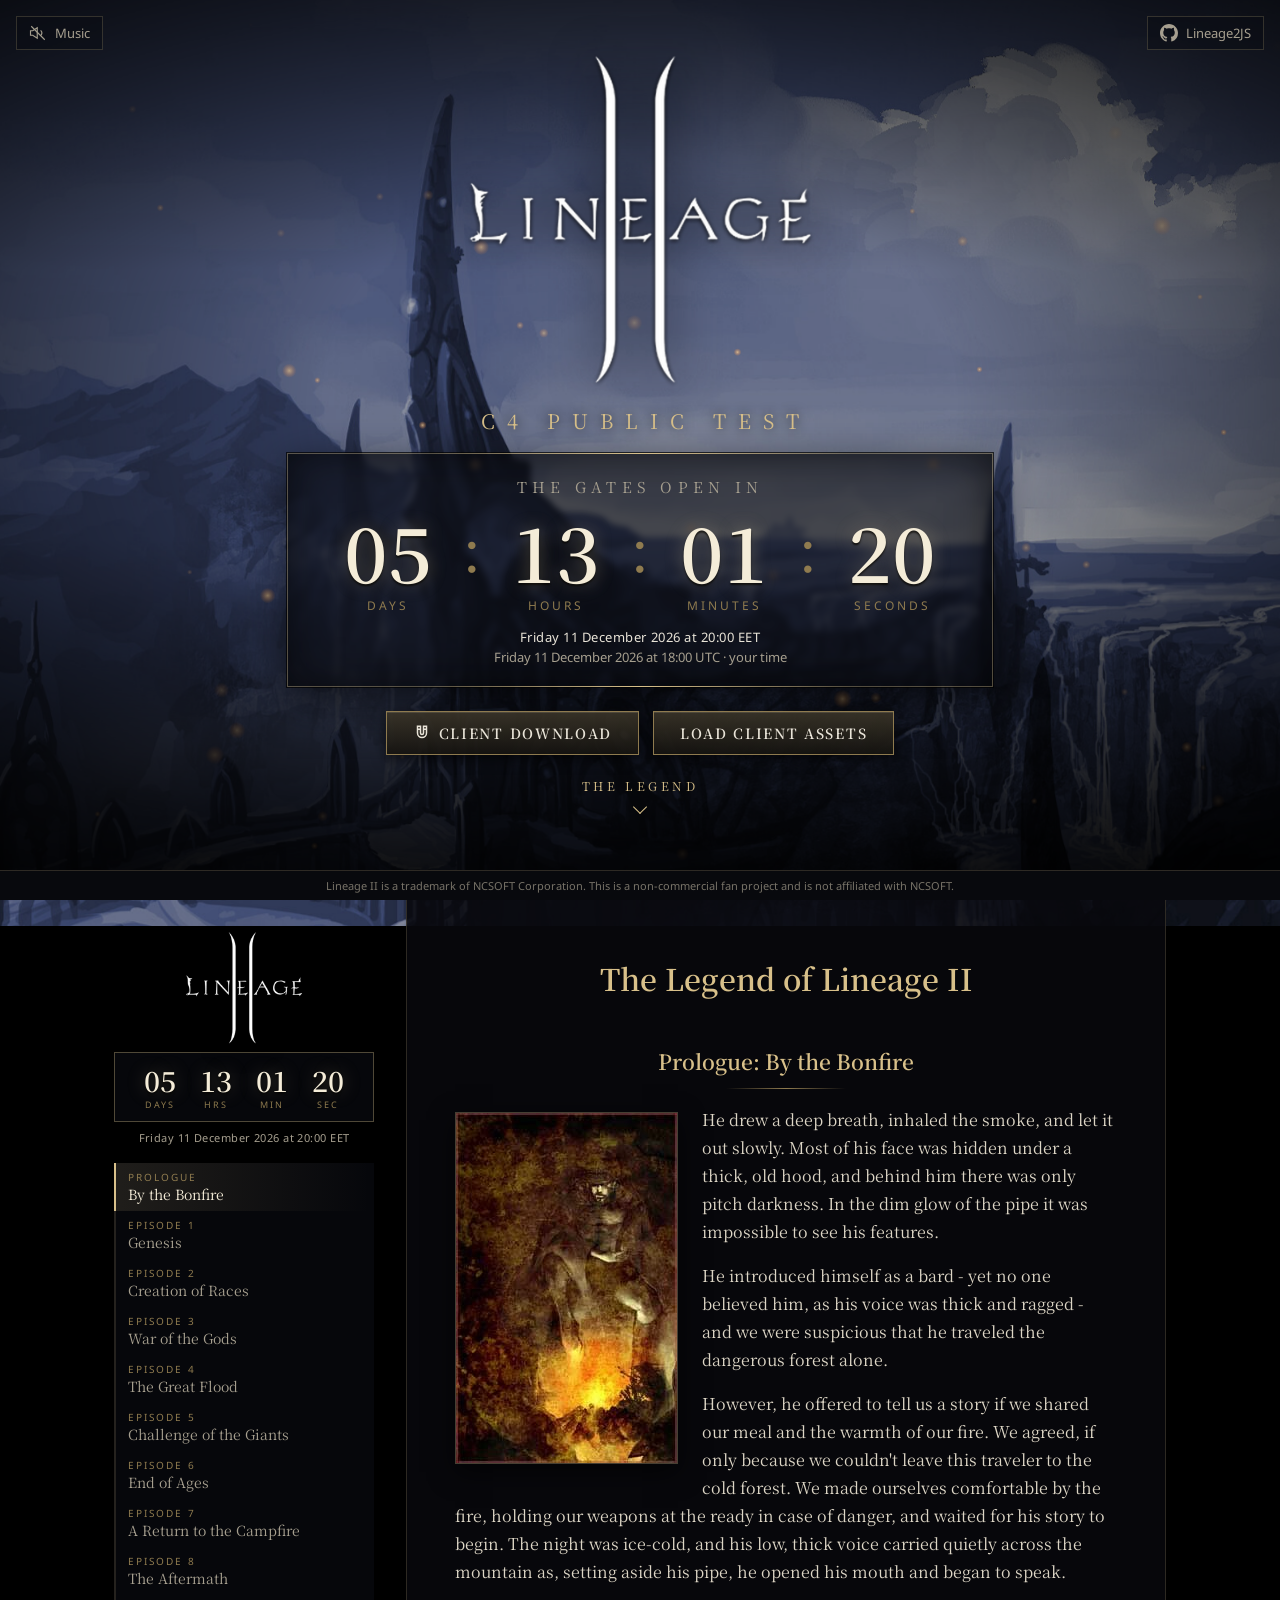
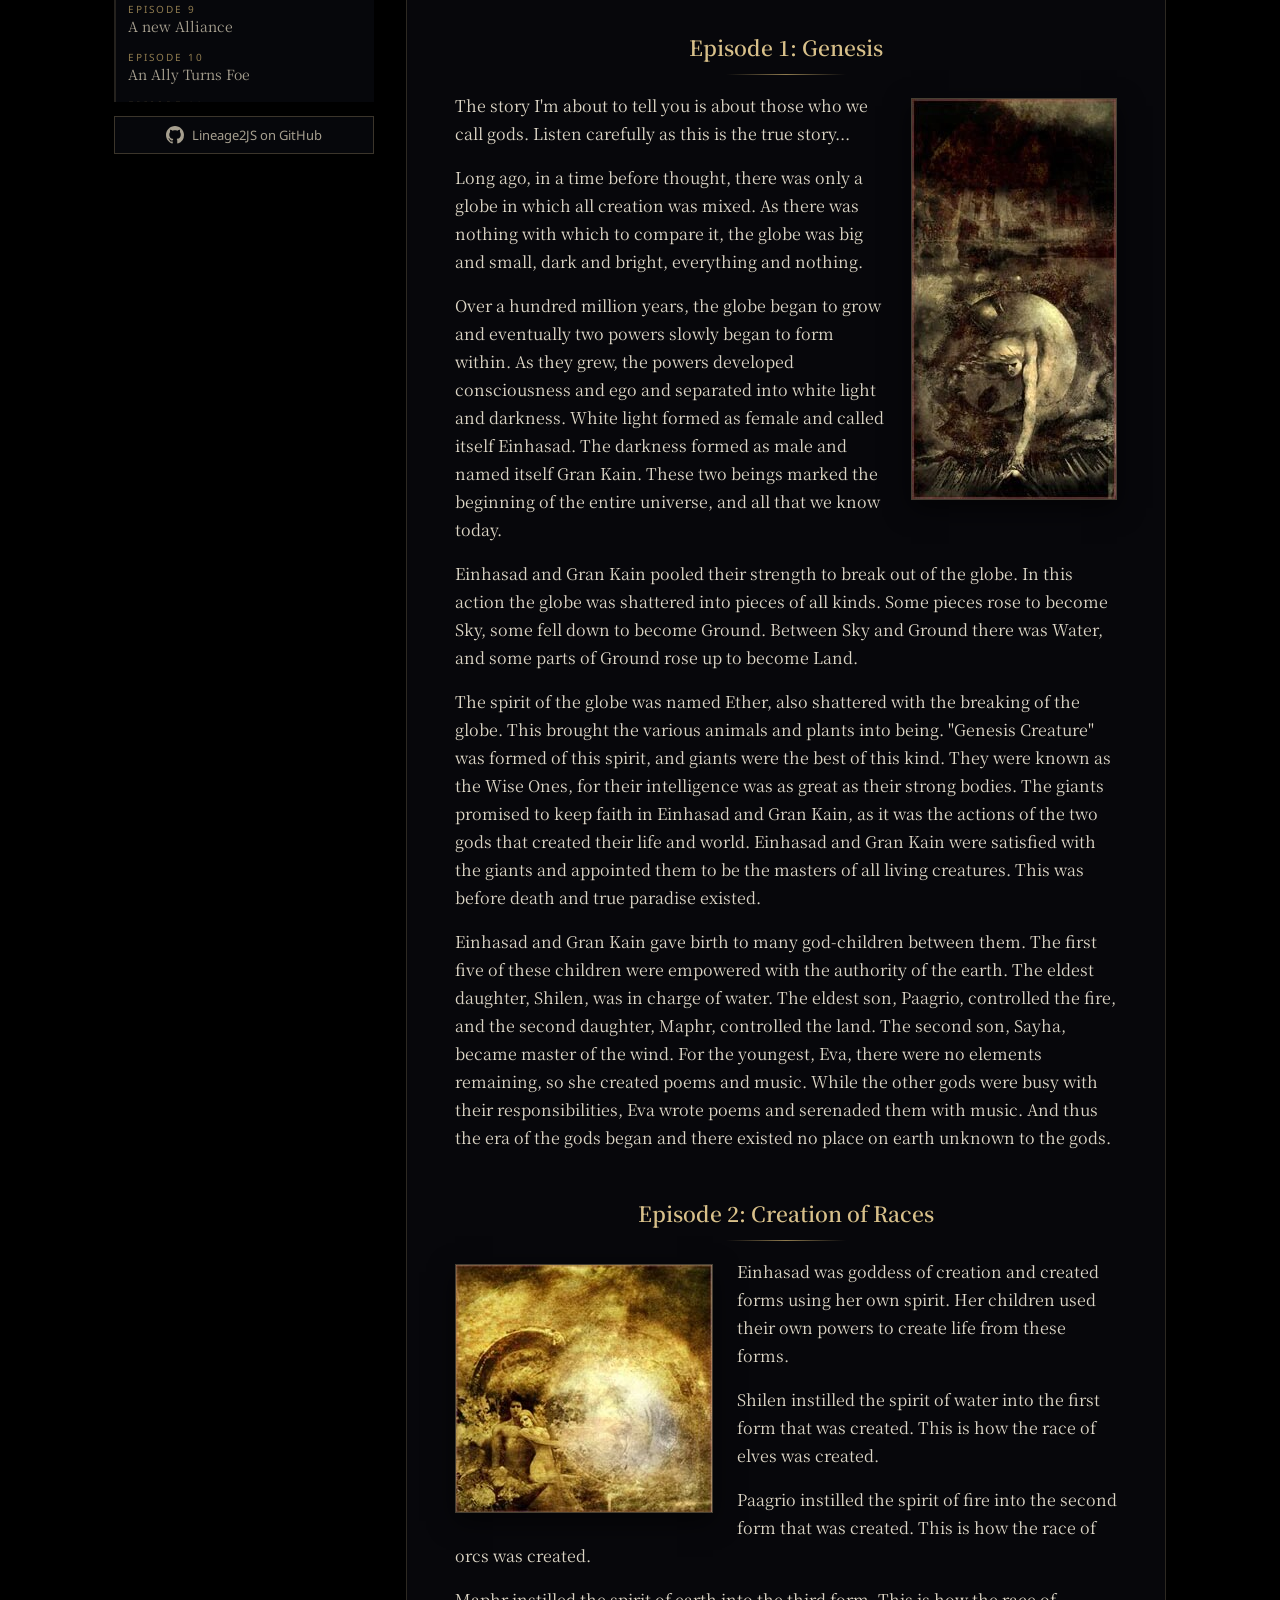
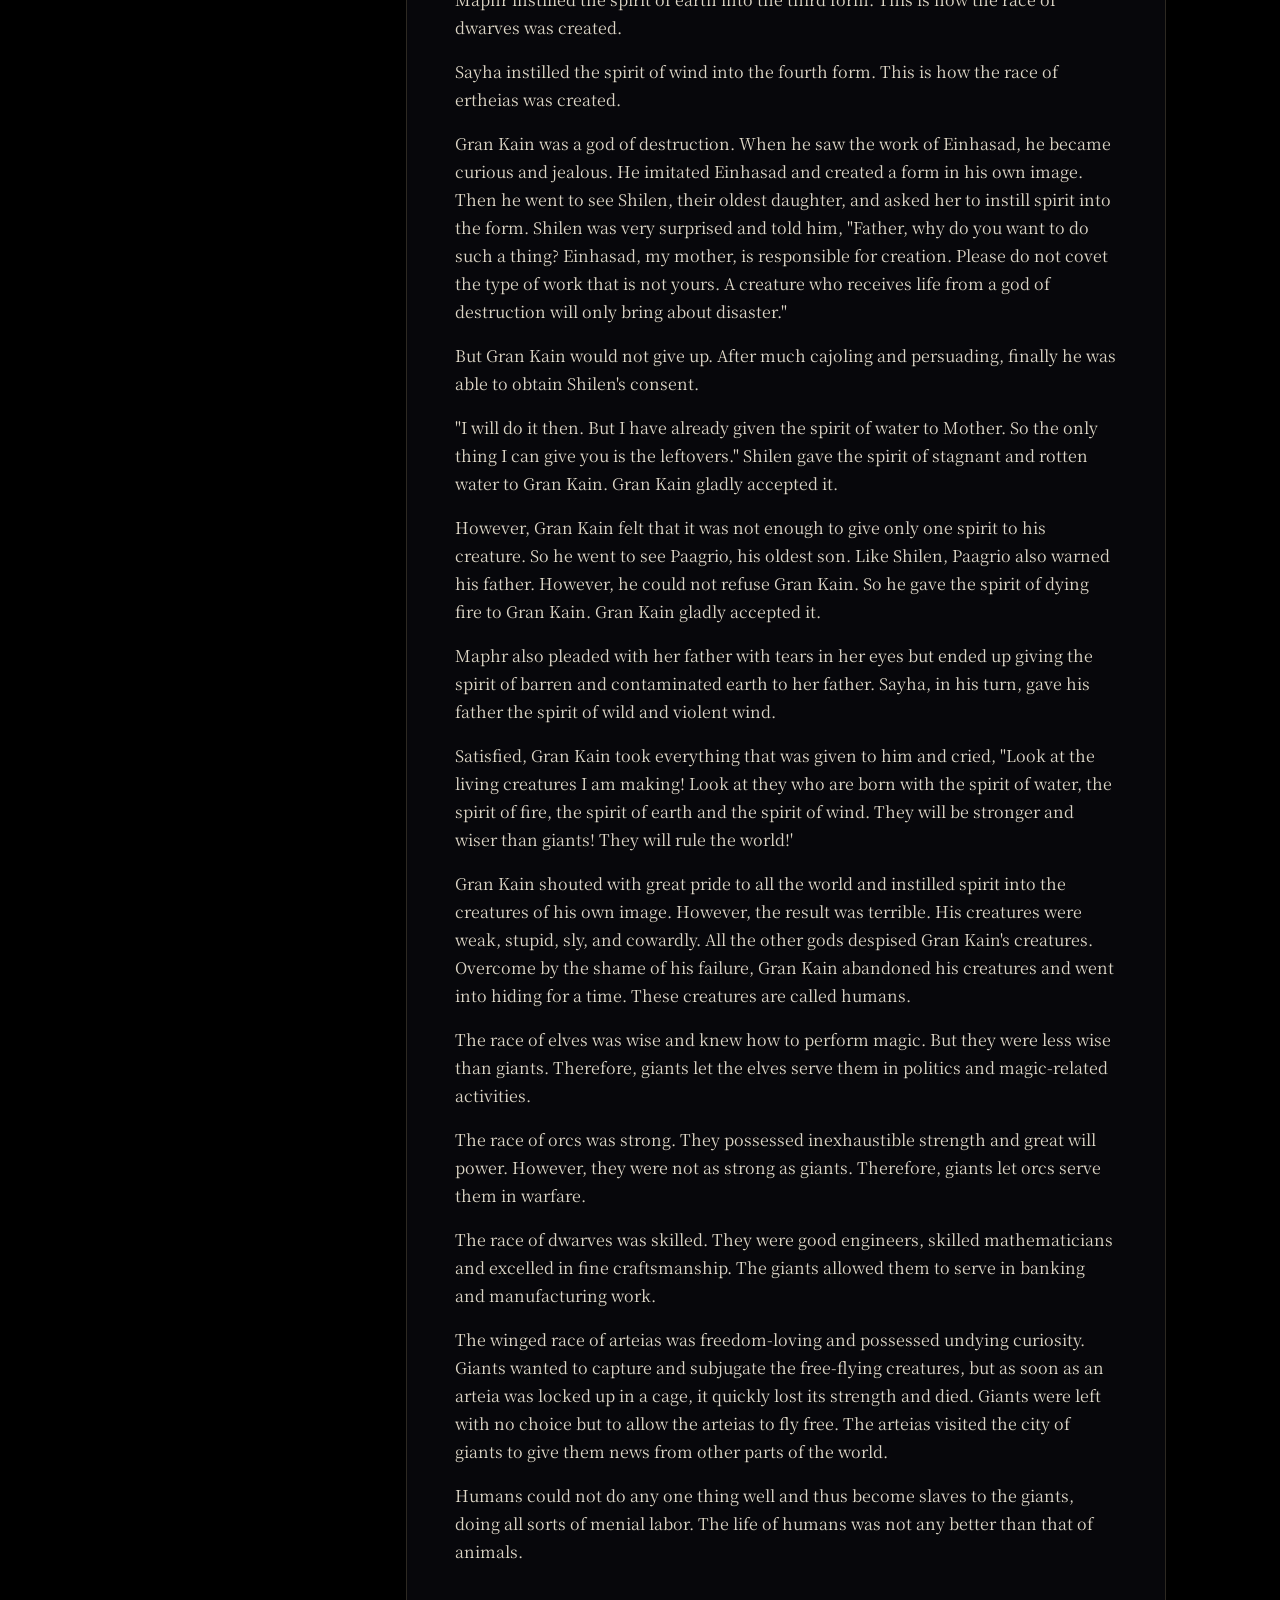
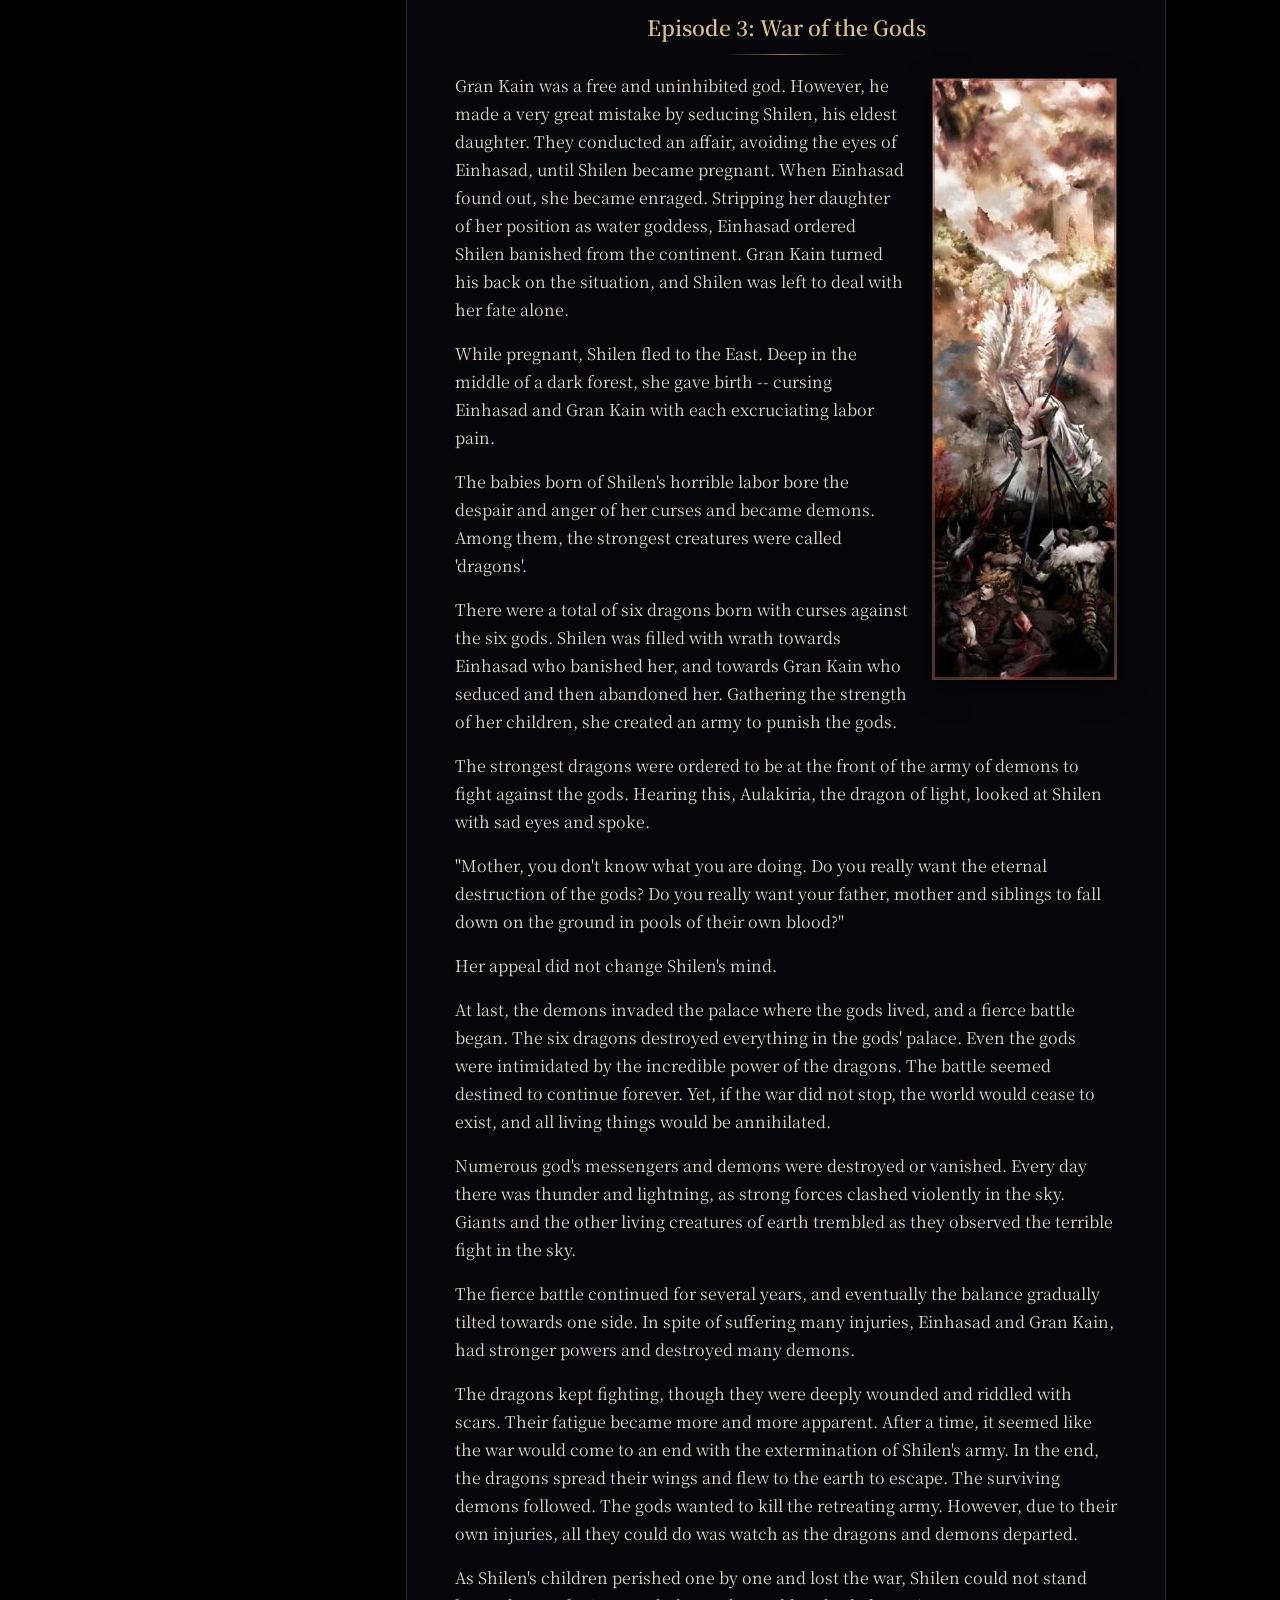
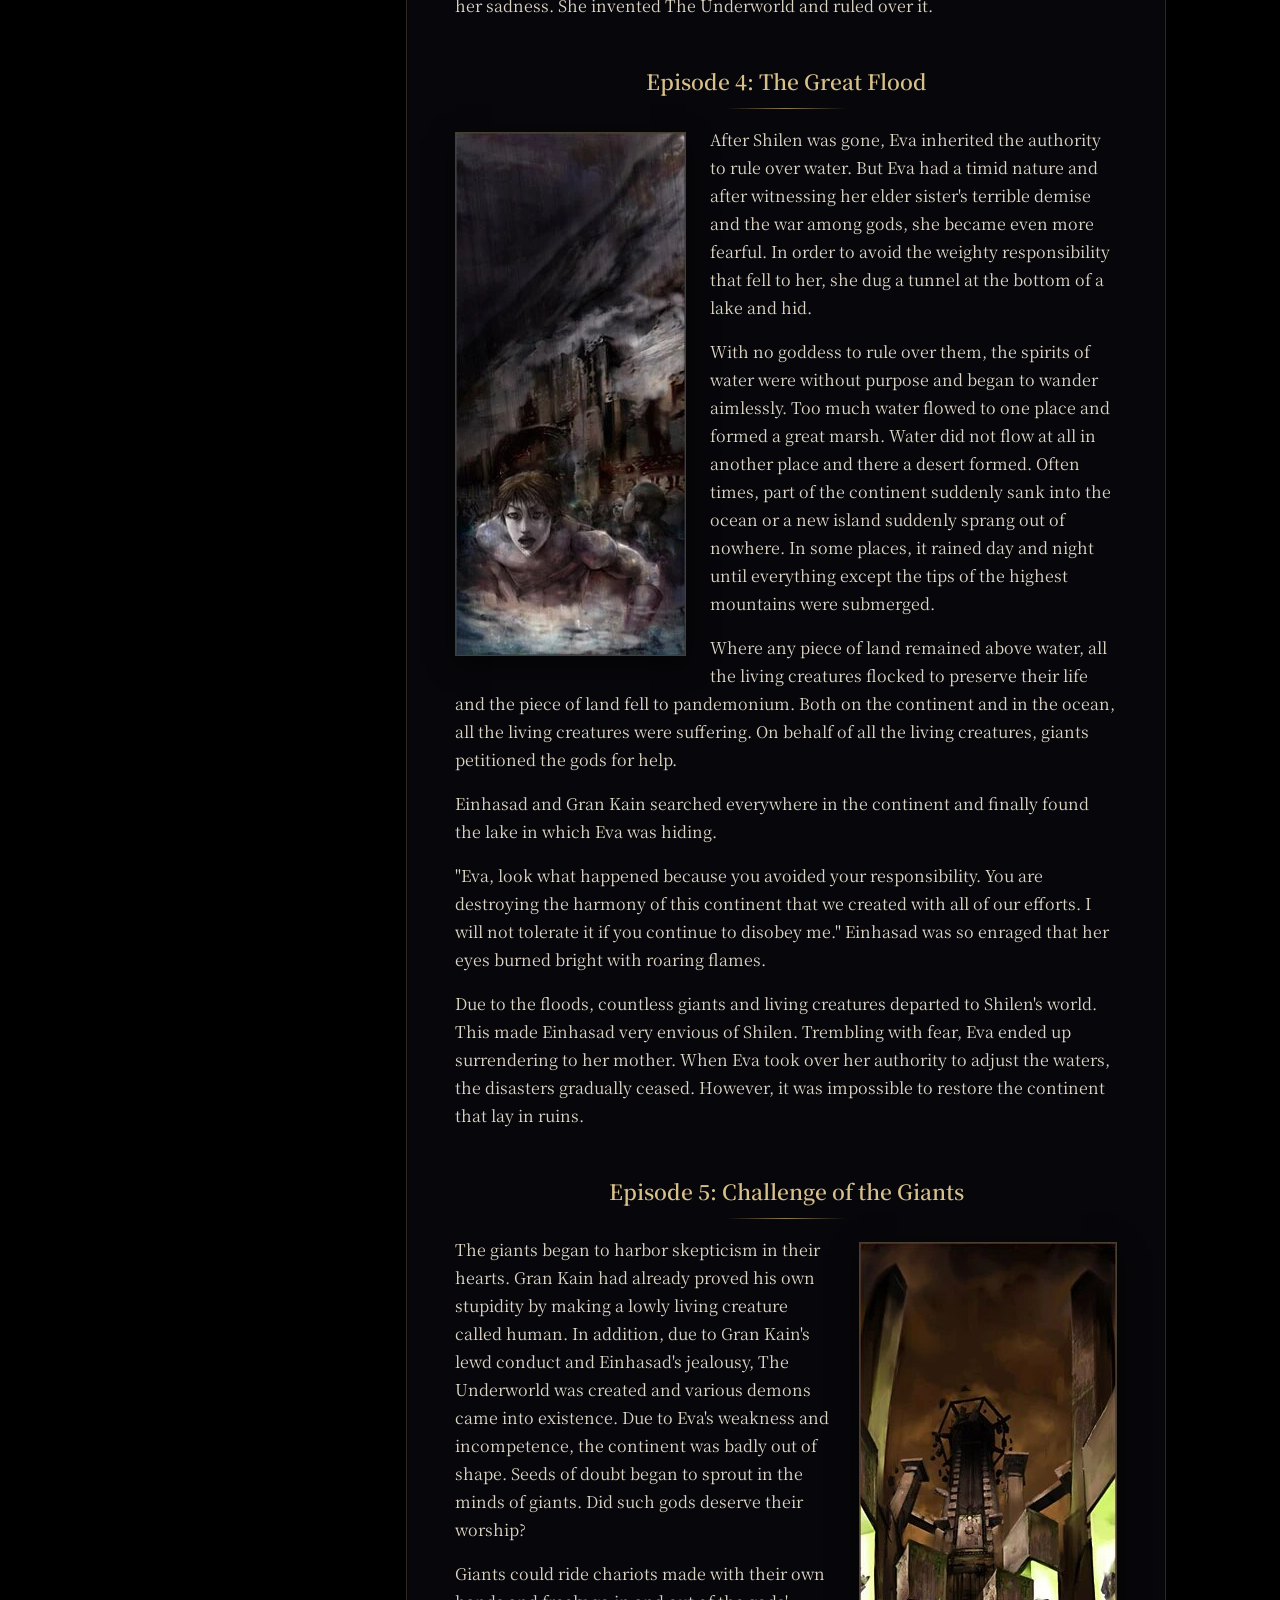
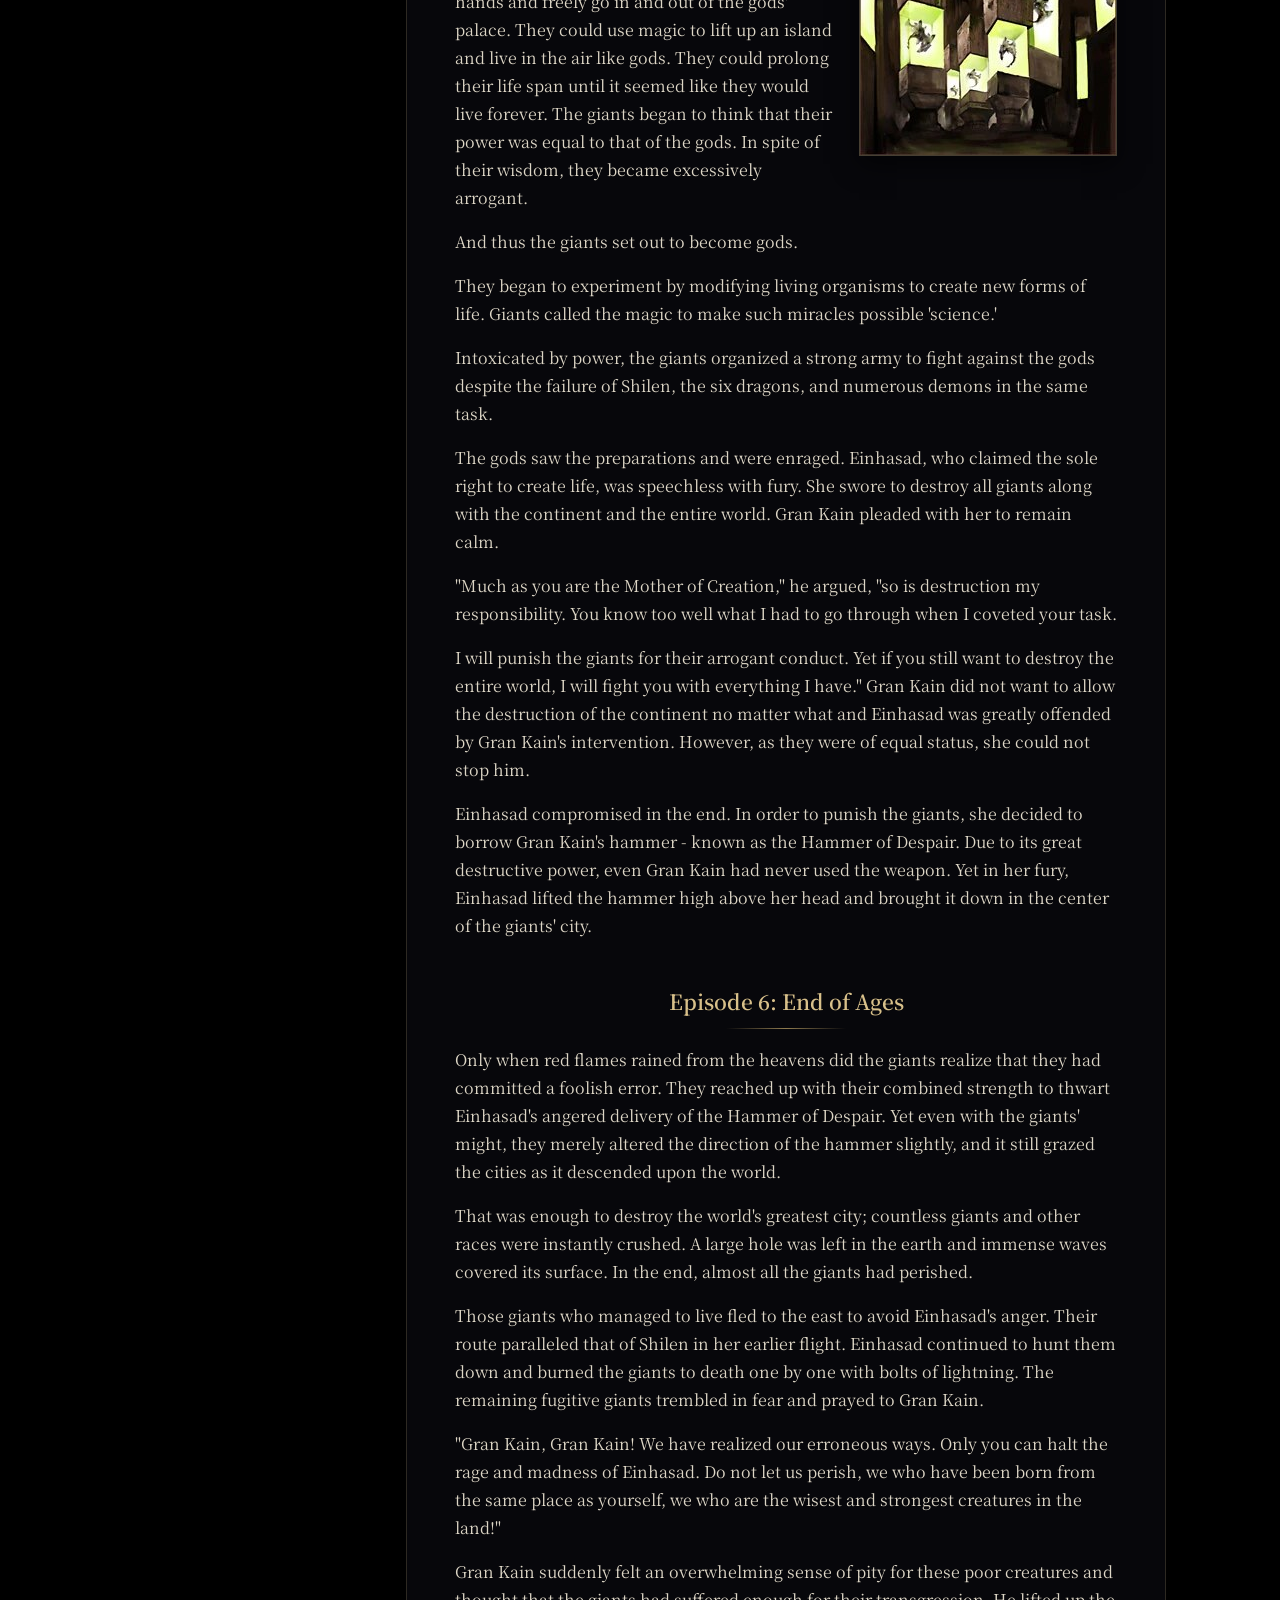
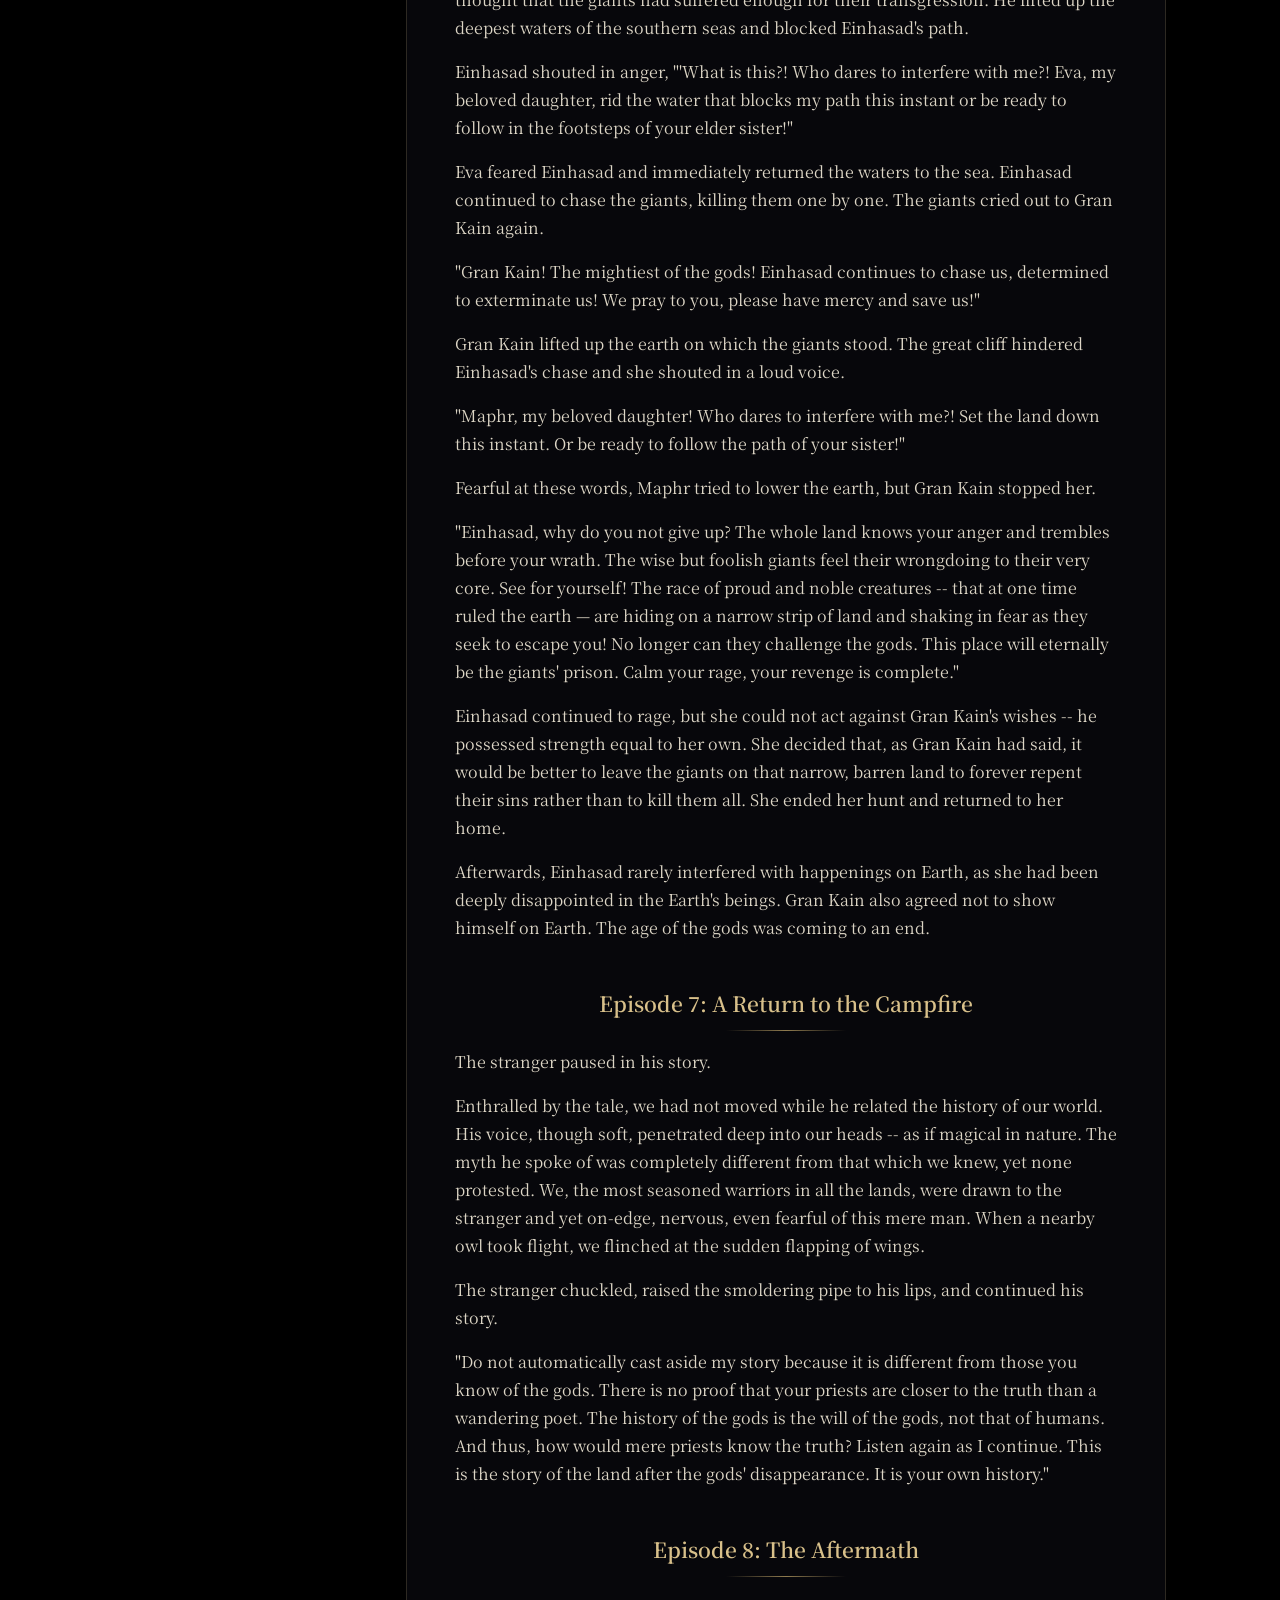
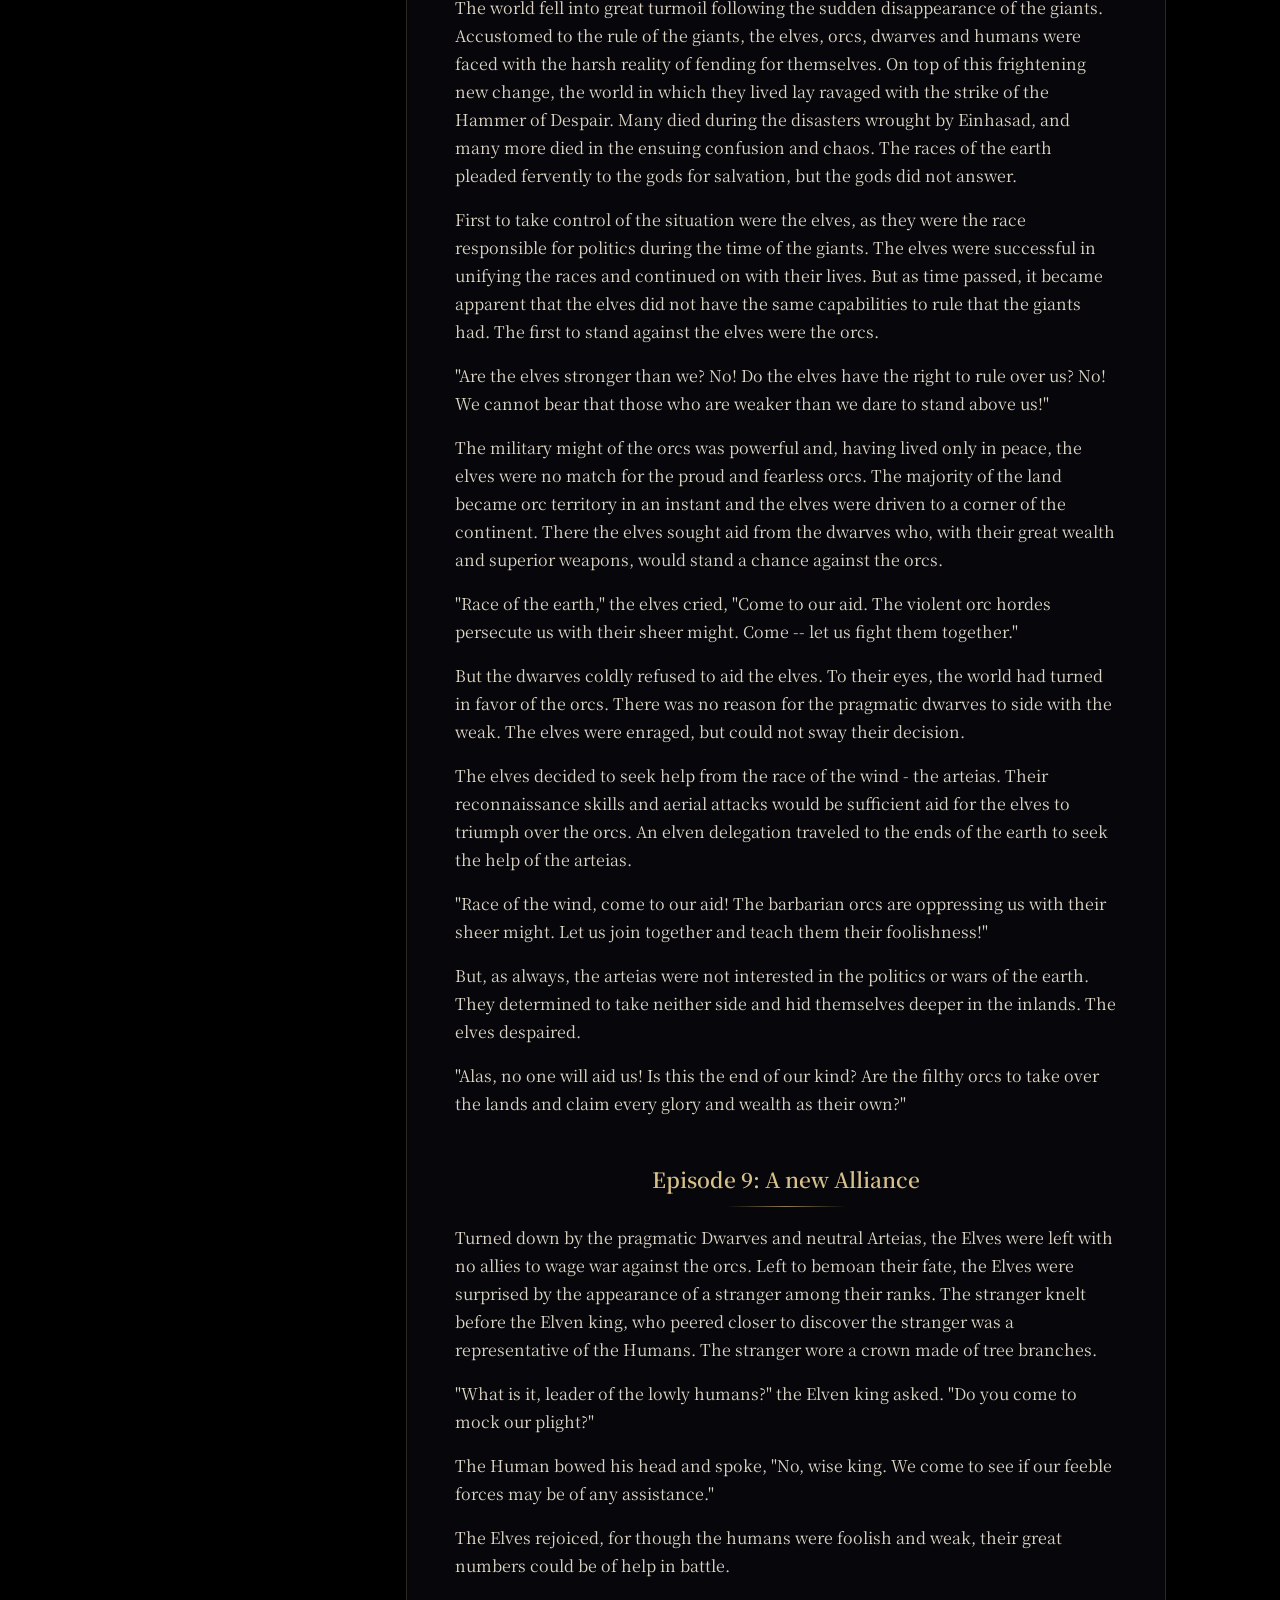
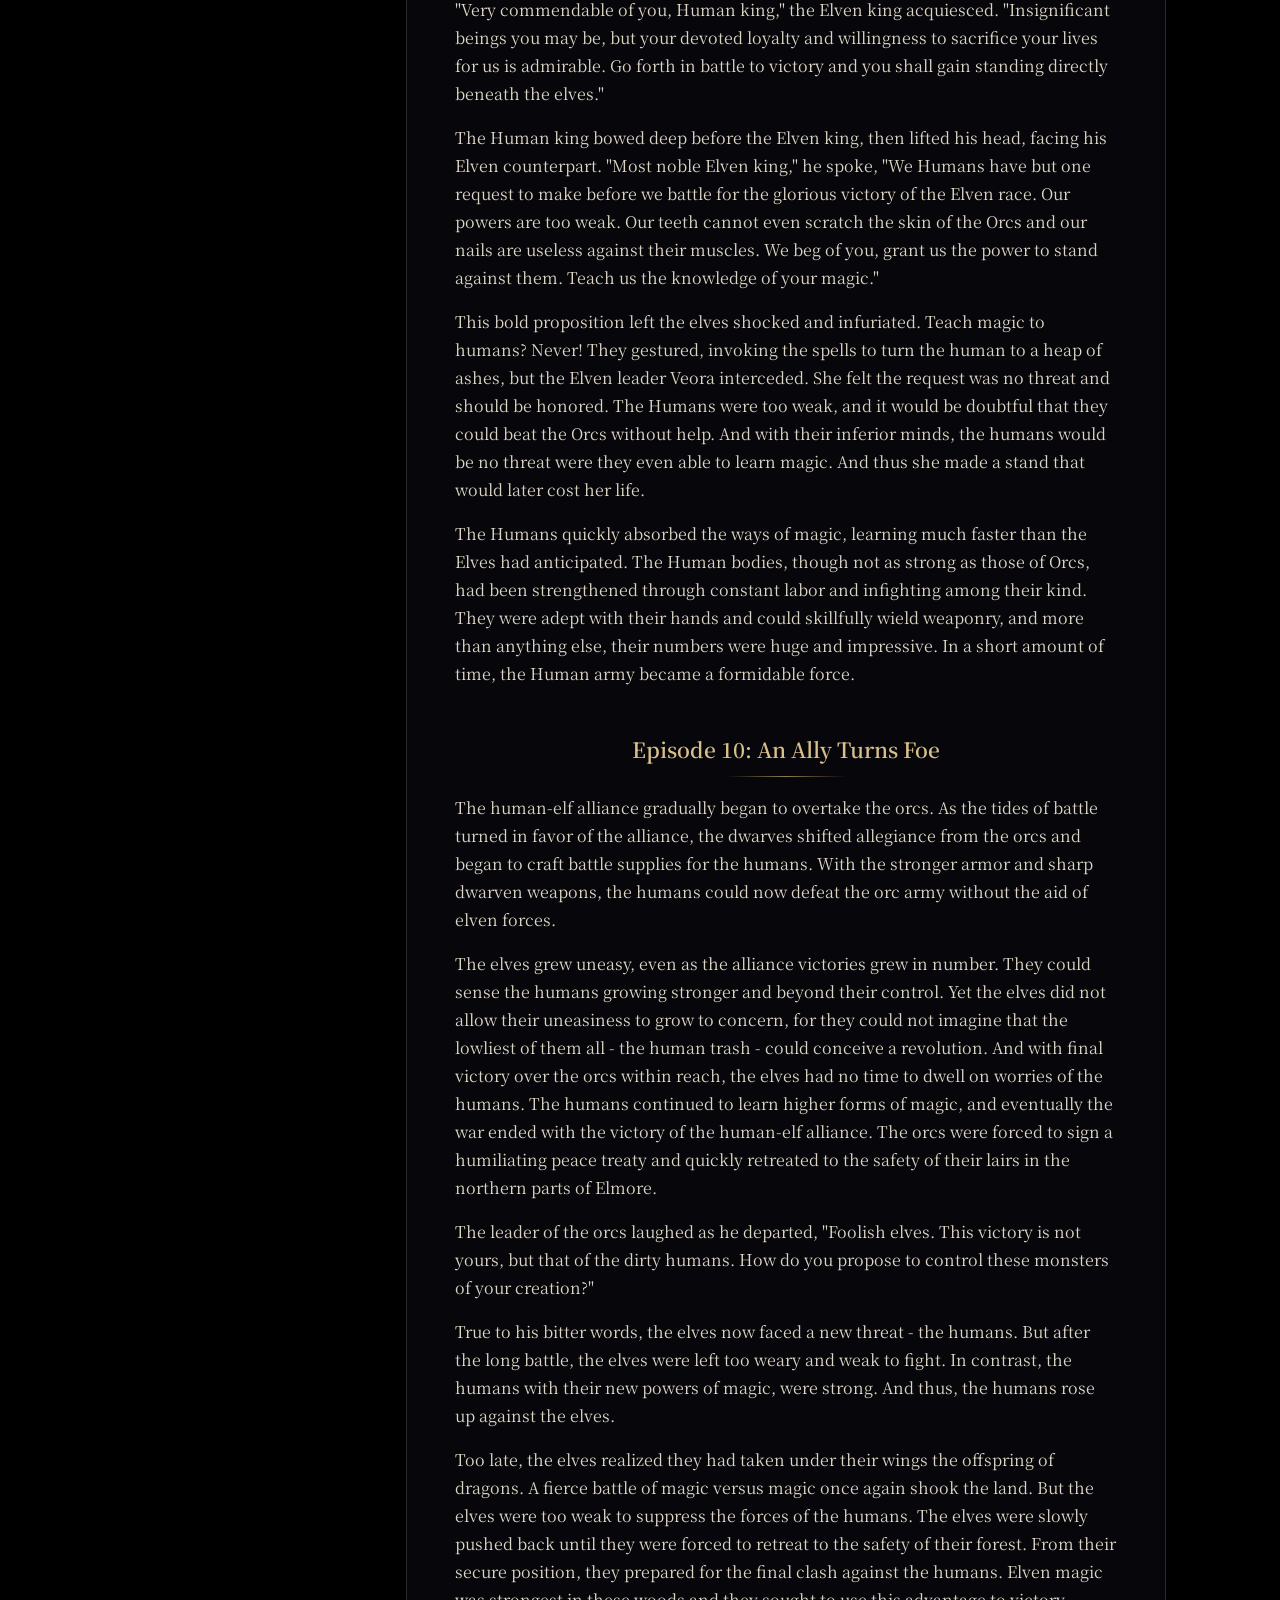
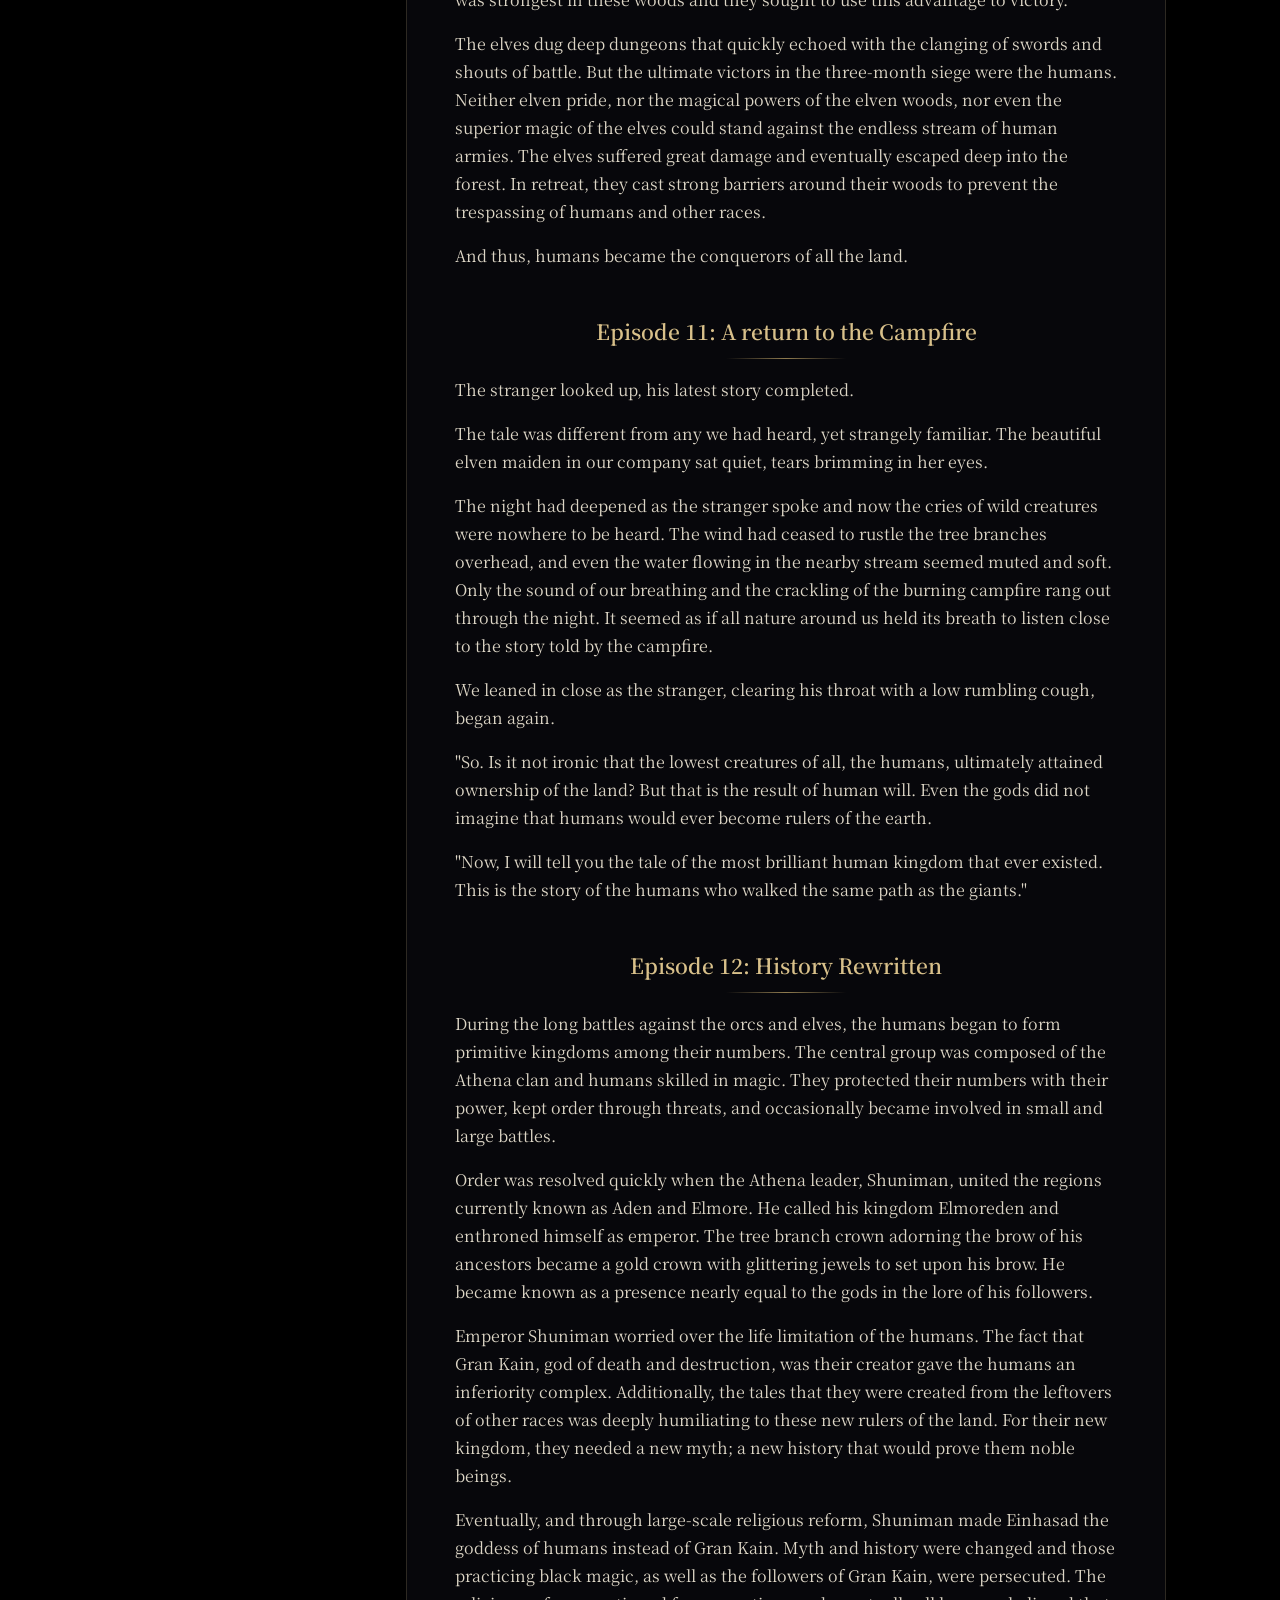
==== index.html @ 8c9de388 "initial buildy" ====
<!DOCTYPE html>
<html lang="en">

<head>
    <meta charset="UTF-8">
    <meta name="viewport" content="width=device-width, initial-scale=1.0">
    <title>Lineage II - JS C4 Public Test</title>
    <link rel="icon" type="image/png" href="favicon.png">
    <link rel="preconnect" href="https://fonts.googleapis.com">
    <link rel="preconnect" href="https://fonts.gstatic.com" crossorigin>
    <link rel="stylesheet" href="https://fonts.googleapis.com/css2?family=Noto+Sans:wght@300;400;600&family=Noto+Serif+KR:wght@400;600;700&display=swap">
    <link rel="stylesheet" href="style.css">
    <link rel="preload" as="image" href="art/landscape-concept.jpg">
</head>

<body>
    <audio class="background-music" src="music/outro.ogg" loop preload="auto"></audio>
    <div class="backdrop">
        <div class="slide" style="background-image: url('art/landscape-concept.jpg')"></div>
        <div class="slide" style="background-image: url('art/antharas-concept.jpg')"></div>
        <div class="slide" style="background-image: url('art/landscape-2.jpg')"></div>
    </div>
    <canvas class="embers"></canvas>
    <div class="vignette"></div>

    <button type="button" class="music-toggle reveal" aria-label="Play background music" aria-pressed="false" title="Play background music">
        <svg viewBox="0 0 24 24" width="18" height="18" fill="none" stroke="currentColor" stroke-width="1.5" aria-hidden="true"><path d="m11 5-6 4H2v6h3l6 4V5Z"/><path d="M15.5 8.5a5 5 0 0 1 0 7"/><path class="music-muted" d="m3 3 18 18"/></svg>
        <span>Music</span>
    </button>

    <a class="repo reveal" href="https://github.com/realratchet/Lineage2JS" target="_blank" rel="noopener">
        <svg viewBox="0 0 16 16" width="18" height="18" aria-hidden="true"><path fill="currentColor" d="M8 0C3.58 0 0 3.58 0 8c0 3.54 2.29 6.53 5.47 7.59.4.07.55-.17.55-.38 0-.19-.01-.82-.01-1.49-2.01.37-2.53-.49-2.69-.94-.09-.23-.48-.94-.82-1.13-.28-.15-.68-.52-.01-.53.63-.01 1.08.58 1.23.82.72 1.21 1.87.87 2.33.66.07-.52.28-.87.51-1.07-1.78-.2-3.64-.89-3.64-3.95 0-.87.31-1.59.82-2.15-.08-.2-.36-1.02.08-2.12 0 0 .67-.21 2.2.82.64-.18 1.32-.27 2-.27.68 0 1.36.09 2 .27 1.53-1.04 2.2-.82 2.2-.82.44 1.1.16 1.92.08 2.12.51.56.82 1.27.82 2.15 0 3.07-1.87 3.75-3.65 3.95.29.25.54.73.54 1.48 0 1.07-.01 1.93-.01 2.2 0 .21.15.46.55.38A8.013 8.013 0 0016 8c0-4.42-3.58-8-8-8z"/></svg>
        <span>Lineage2JS</span>
    </a>

    <main class="stage">
        <img class="logo reveal" src="logo.png" width="1000" height="800" alt="Lineage II">
        <h1 class="title reveal">C4 Public Test</h1>

        <section class="panel reveal" aria-live="polite">
            <div class="panel-heading">The gates open in</div>
            <div class="timer">
                <div class="unit"><span class="value" data-unit="days">00</span><span class="label">Days</span></div>
                <div class="sep">:</div>
                <div class="unit"><span class="value" data-unit="hours">00</span><span class="label">Hours</span></div>
                <div class="sep">:</div>
                <div class="unit"><span class="value" data-unit="minutes">00</span><span class="label">Minutes</span></div>
                <div class="sep">:</div>
                <div class="unit"><span class="value" data-unit="seconds">00</span><span class="label">Seconds</span></div>
            </div>
            <div class="date">
                <span class="date-server"></span>
                <span class="date-local"></span>
            </div>
        </section>

        <div class="actions reveal">
            <a class="button" href="magnet:?xt=urn:btih:7065390fefaee53bec4fd6fe71a98d15f7e6ddf5&amp;dn=Lineage%20II%20Chronicle%204%20-%20Scions%20of%20Destiny&amp;tr=udp%3A%2F%2Ftracker.opentrackr.org%3A1337%2Fannounce&amp;tr=udp%3A%2F%2Fopen.demonii.com%3A1337%2Fannounce&amp;tr=udp%3A%2F%2Ftracker.torrent.eu.org%3A451%2Fannounce">
                <svg viewBox="0 0 24 24" width="18" height="18" fill="none" stroke="currentColor" stroke-width="2" aria-hidden="true"><path d="M6 3v9a6 6 0 0 0 12 0V3h-4v9a2 2 0 0 1-4 0V3Z"/><path d="M6 7h4m4 0h4"/></svg>
                Client download
            </a>
            <a class="button" href="game/" data-action="load">Load Client Assets</a>
        </div>

        <p class="desktop-only reveal">The public test is available on desktop only.<br>Visit this page from a computer to download the client and load its assets.</p>

        <a class="lore-hint reveal" href="#lore">The Legend<span aria-hidden="true"></span></a>
    </main>

    <div class="chronicle">
        <aside class="sidebar">
            <img class="sidebar-logo" src="logo.png" width="1000" height="800" alt="">
            <div class="mini-timer">
                <div class="mini-unit"><span class="value" data-unit="days">00</span><span class="label">Days</span></div>
                <div class="mini-unit"><span class="value" data-unit="hours">00</span><span class="label">Hrs</span></div>
                <div class="mini-unit"><span class="value" data-unit="minutes">00</span><span class="label">Min</span></div>
                <div class="mini-unit"><span class="value" data-unit="seconds">00</span><span class="label">Sec</span></div>
            </div>
            <div class="mini-date date-server"></div>
            <div class="current-chapter"></div>
            <nav class="chapters" aria-label="Chapters"></nav>
            <a class="sidebar-repo" href="https://github.com/realratchet/Lineage2JS" target="_blank" rel="noopener" aria-label="Lineage2JS on GitHub">
                <svg viewBox="0 0 16 16" width="18" height="18" aria-hidden="true"><path fill="currentColor" d="M8 0C3.58 0 0 3.58 0 8c0 3.54 2.29 6.53 5.47 7.59.4.07.55-.17.55-.38 0-.19-.01-.82-.01-1.49-2.01.37-2.53-.49-2.69-.94-.09-.23-.48-.94-.82-1.13-.28-.15-.68-.52-.01-.53.63-.01 1.08.58 1.23.82.72 1.21 1.87.87 2.33.66.07-.52.28-.87.51-1.07-1.78-.2-3.64-.89-3.64-3.95 0-.87.31-1.59.82-2.15-.08-.2-.36-1.02.08-2.12 0 0 .67-.21 2.2.82.64-.18 1.32-.27 2-.27.68 0 1.36.09 2 .27 1.53-1.04 2.2-.82 2.2-.82.44 1.1.16 1.92.08 2.12.51.56.82 1.27.82 2.15 0 3.07-1.87 3.75-3.65 3.95.29.25.54.73.54 1.48 0 1.07-.01 1.93-.01 2.2 0 .21.15.46.55.38A8.013 8.013 0 0016 8c0-4.42-3.58-8-8-8z"/></svg>
                <span>Lineage2JS on GitHub</span>
            </a>
        </aside>

        <section class="lore" id="lore">
            <h2 class="lore-heading">The Legend of Lineage II</h2>
            <div class="lore-text"></div>
        </section>
    </div>

    <footer class="footer">Lineage II is a trademark of NCSOFT Corporation. This is a non-commercial fan project and is not affiliated with NCSOFT.</footer>

    <script src="config.js"></script>
    <script src="lore.js"></script>
    <script src="landing.js"></script>
</body>

</html>
---- style.css ----
:root {
    --gold: #d8c08a;
    --gold-dim: #8f7b4f;
    --ink: #e9e4d8;
    --ink-dim: #a69f8f;
    --panel: rgba(10, 12, 18, 0.62);
    --serif: "Noto Serif KR", Georgia, serif;
    --sans: "Noto Sans", Arial, sans-serif;
    --footer-height: 30px;
}

* {
    box-sizing: border-box;
}

html,
body {
    margin: 0;
    height: 100%;
    background: #000;
    color: var(--ink);
    font-family: var(--sans);
}

html {
    scroll-behavior: smooth;
}

body {
    padding-bottom: var(--footer-height);
}

.backdrop {
    position: fixed;
    inset: 0;
    opacity: 0;
    animation: fade-in 3.2s ease-out 0.2s forwards;
}

.slide {
    position: absolute;
    inset: -4%;
    background-size: cover;
    background-position: center;
    opacity: 0;
    transform: scale(1.08);
    transition: opacity 3s ease-in-out;
    filter: saturate(0.85) brightness(0.72);
}

.slide.active {
    opacity: 1;
    animation: drift 24s linear forwards;
}

.embers {
    position: fixed;
    inset: 0;
    width: 100%;
    height: 100%;
    pointer-events: none;
    opacity: 0;
    animation: fade-in 4s ease-out 1.5s forwards;
}

.vignette {
    position: fixed;
    inset: 0;
    pointer-events: none;
    background:
        radial-gradient(ellipse at 50% 45%, rgba(0, 0, 0, 0) 35%, rgba(0, 0, 0, 0.75) 100%),
        linear-gradient(to bottom, rgba(0, 0, 0, 0.55) 0%, rgba(0, 0, 0, 0) 30%, rgba(0, 0, 0, 0) 60%, rgba(0, 0, 0, 0.85) 100%);
}

.stage {
    position: relative;
    height: 100vh;
    height: 100svh;
    display: flex;
    flex-direction: column;
    align-items: center;
    justify-content: center;
    padding: 24px 16px 64px;
    gap: 18px;
    text-align: center;
}

.reveal {
    opacity: 0;
    transform: translateY(12px);
    animation: rise 1.8s ease-out forwards;
}

.logo.reveal { animation-delay: 1.4s; }
.title.reveal { animation-delay: 2.2s; }
.panel.reveal { animation-delay: 2.8s; }
.actions.reveal { animation-delay: 3.6s; }
.desktop-only.reveal { animation-delay: 3.6s; }
.lore-hint.reveal { animation-delay: 4.4s; }
.repo.reveal { animation-delay: 4.2s; }
.music-toggle.reveal { animation-delay: 4.2s; }

.logo {
    width: min(440px, 70vw);
    height: auto;
    min-height: 0;
    object-fit: contain;
    margin-bottom: -8px;
    filter: drop-shadow(0 0 24px rgba(0, 0, 0, 0.8));
}

.title {
    margin: 0;
    font-family: var(--serif);
    font-weight: 400;
    font-size: clamp(14px, 2.2vw, 20px);
    letter-spacing: 0.6em;
    text-transform: uppercase;
    color: var(--gold);
    text-shadow: 0 0 12px rgba(0, 0, 0, 0.9);
    padding-left: 0.6em;
}

.panel {
    position: relative;
    padding: 22px clamp(16px, 4vw, 44px) 20px;
    background: var(--panel);
    border: 1px solid rgba(216, 192, 138, 0.35);
    box-shadow: 0 0 0 1px rgba(0, 0, 0, 0.7), inset 0 0 40px rgba(0, 0, 0, 0.6), 0 12px 40px rgba(0, 0, 0, 0.6);
    backdrop-filter: blur(3px);
    max-width: 100%;
}

.panel::before,
.panel::after {
    content: "";
    position: absolute;
    left: 50%;
    width: 60%;
    height: 1px;
    transform: translateX(-50%);
    background: linear-gradient(to right, transparent, var(--gold), transparent);
}

.panel::before { top: -1px; }
.panel::after { bottom: -1px; }

.panel-heading {
    font-family: var(--serif);
    font-size: clamp(12px, 1.6vw, 15px);
    letter-spacing: 0.35em;
    text-transform: uppercase;
    color: var(--ink-dim);
    margin-bottom: 12px;
}

.timer {
    position: relative;
    display: flex;
    align-items: flex-start;
    justify-content: center;
    gap: clamp(6px, 1.6vw, 18px);
}

.unit {
    display: flex;
    flex-direction: column;
    align-items: center;
    min-width: clamp(54px, 11vw, 112px);
}

.value {
    font-family: var(--serif);
    font-weight: 600;
    font-size: clamp(34px, 7.5vw, 76px);
    line-height: 1.1;
    color: #f4ecd8;
    font-variant-numeric: tabular-nums;
    text-shadow: 0 0 18px rgba(216, 192, 138, 0.35), 0 2px 2px rgba(0, 0, 0, 0.9);
}

.label {
    margin-top: 4px;
    font-size: clamp(10px, 1.2vw, 12px);
    letter-spacing: 0.25em;
    text-transform: uppercase;
    color: var(--gold-dim);
}

.sep {
    font-family: var(--serif);
    font-size: clamp(28px, 6vw, 60px);
    line-height: 1.25;
    color: var(--gold-dim);
}

.date {
    display: flex;
    flex-direction: column;
    gap: 2px;
    margin-top: 14px;
    font-size: 13px;
    color: var(--ink-dim);
}

.date-server {
    color: var(--ink);
    letter-spacing: 0.04em;
}

.actions {
    display: flex;
    flex-wrap: wrap;
    justify-content: center;
    gap: 14px;
    margin-top: 6px;
}

.button {
    display: inline-flex;
    align-items: center;
    justify-content: center;
    gap: 8px;
    min-width: 200px;
    padding: 11px 26px;
    text-align: center;
    text-decoration: none;
    font-family: var(--serif);
    font-size: 14px;
    font-weight: 600;
    letter-spacing: 0.12em;
    text-transform: uppercase;
    color: var(--ink);
    background: linear-gradient(to bottom, rgba(58, 52, 40, 0.92), rgba(22, 20, 16, 0.92));
    border: 1px solid var(--gold-dim);
    box-shadow: inset 0 1px 0 rgba(255, 240, 200, 0.12), 0 4px 14px rgba(0, 0, 0, 0.6);
    cursor: pointer;
    transition: border-color 0.25s, color 0.25s, box-shadow 0.25s;
}

.button:hover,
.button:focus-visible {
    color: #fff6dc;
    border-color: var(--gold);
    box-shadow: inset 0 1px 0 rgba(255, 240, 200, 0.2), 0 0 16px rgba(216, 192, 138, 0.25), 0 4px 14px rgba(0, 0, 0, 0.6);
    outline: none;
}

.footer {
    position: fixed;
    left: 0;
    right: 0;
    bottom: 0;
    z-index: 3;
    display: flex;
    align-items: center;
    justify-content: center;
    min-height: var(--footer-height);
    padding: 4px 16px;
    background: #08090d;
    border-top: 1px solid rgba(216, 192, 138, 0.18);
    text-align: center;
    font-size: 11px;
    color: rgba(166, 159, 143, 0.7);
}

.repo,
.music-toggle {
    position: absolute;
    z-index: 1;
    top: 16px;
    right: 16px;
    display: flex;
    align-items: center;
    gap: 8px;
    padding: 7px 12px;
    font-size: 13px;
    color: var(--ink-dim);
    text-decoration: none;
    background: rgba(10, 12, 18, 0.45);
    border: 1px solid rgba(216, 192, 138, 0.2);
    transition: color 0.25s, border-color 0.25s;
}

.repo:hover,
.repo:focus-visible,
.music-toggle:hover,
.music-toggle:focus-visible {
    color: var(--ink);
    border-color: var(--gold-dim);
    outline: none;
}

.music-toggle {
    left: 16px;
    right: auto;
    font-family: inherit;
    cursor: pointer;
}

.music-toggle[aria-pressed="true"] .music-muted {
    display: none;
}

.desktop-only {
    display: none;
    max-width: 420px;
    margin: 6px 0 0;
    padding: 12px 16px;
    font-size: 13px;
    line-height: 1.6;
    color: var(--ink-dim);
    background: var(--panel);
    border: 1px solid rgba(216, 192, 138, 0.25);
}

@media (hover: none) and (pointer: coarse) {
    .actions, .timer > .button { display: none; }
    .desktop-only { display: block; }
}

.lore-hint {
    display: flex;
    flex-direction: column;
    align-items: center;
    gap: 8px;
    padding: 4px 0;
    width: 160px;
    font-family: var(--serif);
    font-size: 12px;
    letter-spacing: 0.3em;
    text-transform: uppercase;
    color: var(--gold);
    text-decoration: none;
}

.lore-hint span {
    width: 10px;
    height: 10px;
    border-right: 1px solid currentColor;
    border-bottom: 1px solid currentColor;
    transform: rotate(45deg);
    animation: bob 2.4s ease-in-out infinite;
}

.chronicle {
    position: relative;
    display: grid;
    grid-template-columns: 260px minmax(0, 760px);
    justify-content: center;
    gap: 32px;
    padding: 0 16px;
}

.sidebar {
    position: sticky;
    top: 0;
    align-self: start;
    display: flex;
    flex-direction: column;
    height: calc(100vh - var(--footer-height));
    padding: 28px 0 16px;
}

.sidebar-logo {
    width: 150px;
    height: auto;
    margin: 0 auto 4px;
    filter: drop-shadow(0 0 16px rgba(0, 0, 0, 0.8));
}

.mini-timer {
    display: flex;
    justify-content: center;
    gap: 6px;
    padding: 12px 8px 10px;
    background: var(--panel);
    border: 1px solid rgba(216, 192, 138, 0.35);
}

.mini-unit {
    display: flex;
    flex-direction: column;
    align-items: center;
    min-width: 50px;
}

.mini-unit .value {
    font-size: 28px;
}

.mini-unit .label {
    font-size: 9px;
    margin-top: 2px;
}

.mini-date {
    margin: 8px 0 18px;
    font-size: 11px;
    text-align: center;
    color: var(--ink-dim);
}

.current-chapter {
    display: none;
}

.chapters {
    flex: 1;
    min-height: 0;
    overflow-y: auto;
    background: var(--panel);
    padding-right: 4px;
    scrollbar-width: thin;
    scrollbar-color: var(--gold-dim) transparent;
}

.chapters a {
    display: flex;
    flex-direction: column;
    padding: 7px 12px;
    border-left: 2px solid rgba(216, 192, 138, 0.15);
    color: var(--ink-dim);
    text-decoration: none;
    transition: color 0.2s, border-color 0.2s, background 0.2s;
}

.chapters a:hover {
    color: var(--ink);
}

.chapters a.active {
    color: #f4ecd8;
    border-left-color: var(--gold);
    background: linear-gradient(to right, rgba(216, 192, 138, 0.12), transparent);
}

.chapter-label {
    font-size: 10px;
    letter-spacing: 0.2em;
    text-transform: uppercase;
    color: var(--gold-dim);
}

.chapter-label:empty {
    display: none;
}

.chapter-name {
    font-family: var(--serif);
    font-size: 14px;
}

.sidebar-repo {
    display: flex;
    align-items: center;
    justify-content: center;
    gap: 8px;
    margin-top: 14px;
    padding: 9px 12px;
    font-size: 13px;
    color: var(--ink-dim);
    text-decoration: none;
    background: var(--panel);
    border: 1px solid rgba(216, 192, 138, 0.25);
    transition: color 0.25s, border-color 0.25s;
}

.sidebar-repo:hover,
.sidebar-repo:focus-visible {
    color: var(--ink);
    border-color: var(--gold-dim);
    outline: none;
}

.lore {
    position: relative;
    padding: 56px clamp(16px, 5vw, 48px) 40px;
    background: rgba(8, 9, 13, 0.88);
    border-left: 1px solid rgba(216, 192, 138, 0.18);
    border-right: 1px solid rgba(216, 192, 138, 0.18);
}

.lore-heading {
    margin: 0 0 8px;
    font-family: var(--serif);
    font-weight: 600;
    font-size: clamp(22px, 3.4vw, 30px);
    text-align: center;
    color: var(--gold);
}

.lore-text h3 {
    clear: both;
    scroll-margin-top: 24px;
    margin: 2.2em 0 0.8em;
    font-family: var(--serif);
    font-weight: 600;
    font-size: clamp(17px, 2.4vw, 21px);
    text-align: center;
    color: var(--gold);
}

.lore-text h3::after {
    content: "";
    display: block;
    width: 120px;
    height: 1px;
    margin: 12px auto 0;
    background: linear-gradient(to right, transparent, var(--gold-dim), transparent);
}

.lore-text p {
    margin: 0 0 1em;
    font-family: var(--serif);
    font-size: 16px;
    line-height: 1.75;
    color: #ddd6c6;
}

.lore-art {
    display: block;
    max-width: 42%;
    height: auto;
    border: 1px solid rgba(216, 192, 138, 0.3);
    box-shadow: 0 8px 24px rgba(0, 0, 0, 0.6);
}

.lore-art-left {
    float: left;
    margin: 6px 24px 16px 0;
}

.lore-art-right {
    float: right;
    margin: 6px 0 16px 24px;
}

.lore-text::after {
    content: "";
    display: block;
    clear: both;
}

body.opened .panel-heading {
    color: var(--gold);
}

body.opened .timer .unit,
body.opened .timer .sep,
body.opened .date {
    visibility: hidden;
}

body.opened .timer > .button {
    position: absolute;
    min-width: 240px;
    padding: 14px 32px;
    font-size: 16px;
    top: 50%;
    left: 50%;
    transform: translate(-50%, -50%);
}

body.opened .mini-timer,
body.opened .mini-date {
    display: none;
}

@keyframes fade-in {
    to { opacity: 1; }
}

@keyframes rise {
    to { opacity: 1; transform: none; }
}

@keyframes bob {
    0%, 100% { transform: translateY(0) rotate(45deg); }
    50% { transform: translateY(5px) rotate(45deg); }
}

@keyframes drift {
    from { transform: scale(1.08) translate(0, 0); }
    to { transform: scale(1.0) translate(-1%, -1%); }
}

@media (max-width: 900px) {
    :root {
        --footer-height: 44px;
    }

    .chronicle {
        grid-template-columns: minmax(0, 1fr);
        gap: 0;
        padding: 0;
    }

    .sidebar {
        z-index: 2;
        flex-direction: row;
        flex-wrap: wrap;
        align-items: center;
        justify-content: center;
        gap: 2px 12px;
        height: auto;
        padding: 8px 52px;
        background: #08090d;
        border-bottom: 1px solid rgba(216, 192, 138, 0.25);
    }

    .sidebar-logo,
    .chapters,
    .mini-date {
        display: none;
    }

    .mini-timer {
        padding: 0;
        background: none;
        border: none;
    }

    .mini-unit {
        min-width: 38px;
    }

    .mini-unit .value {
        font-size: 20px;
    }

    .sidebar-repo {
        position: absolute;
        top: 50%;
        right: 12px;
        margin: 0;
        padding: 6px;
        transform: translateY(-50%);
    }

    .sidebar-repo span {
        display: none;
    }

    .current-chapter {
        display: block;
        max-width: 100%;
        overflow: hidden;
        text-overflow: ellipsis;
        white-space: nowrap;
        font-family: var(--serif);
        font-size: 13px;
        color: var(--gold);
    }

    .lore-text h3 {
        scroll-margin-top: 80px;
    }

    .lore-art-left,
    .lore-art-right {
        max-width: 40%;
    }
}

@media (max-height: 560px) {
    .logo { width: min(260px, 50vw); margin-bottom: -4px; }
    .stage { gap: 10px; }
}

@media (prefers-reduced-motion: reduce) {
    .slide.active { animation: none; transform: none; }
    .embers { display: none; }
    .lore-hint span { animation: none; }
}
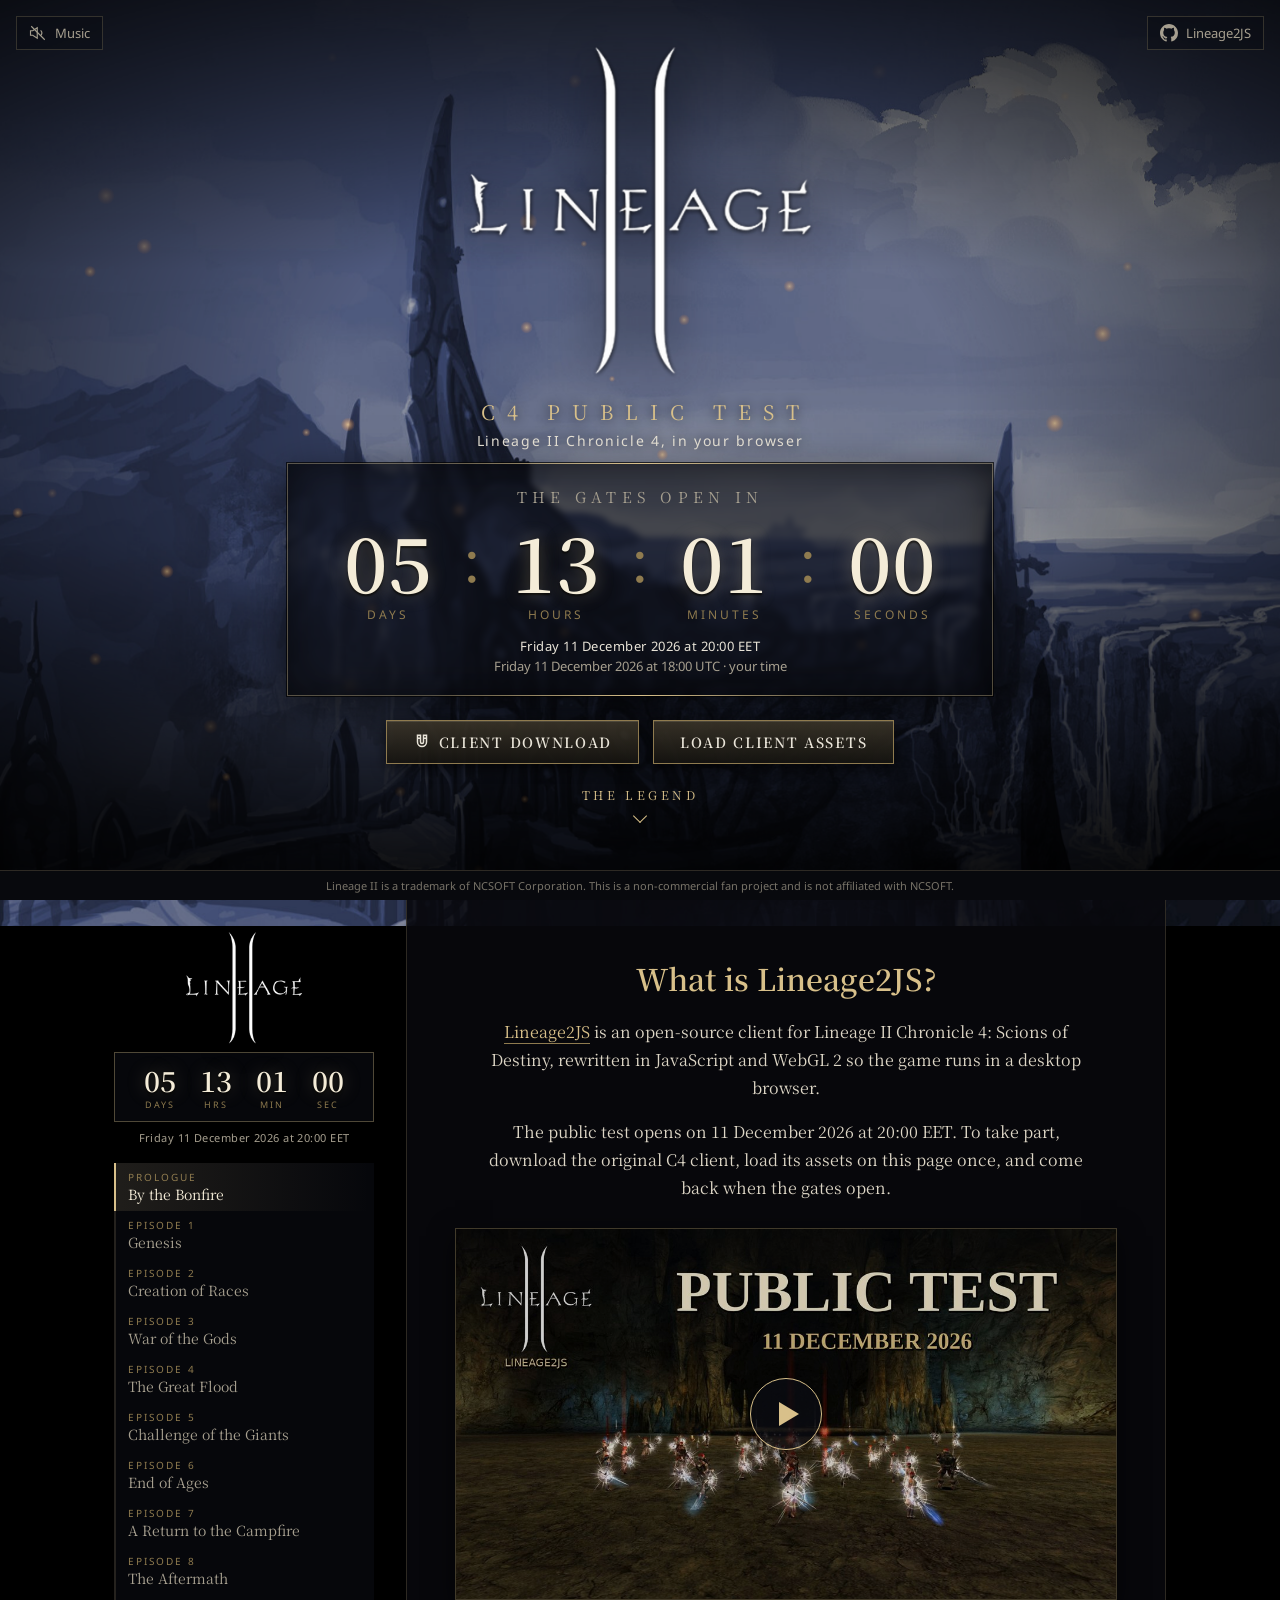
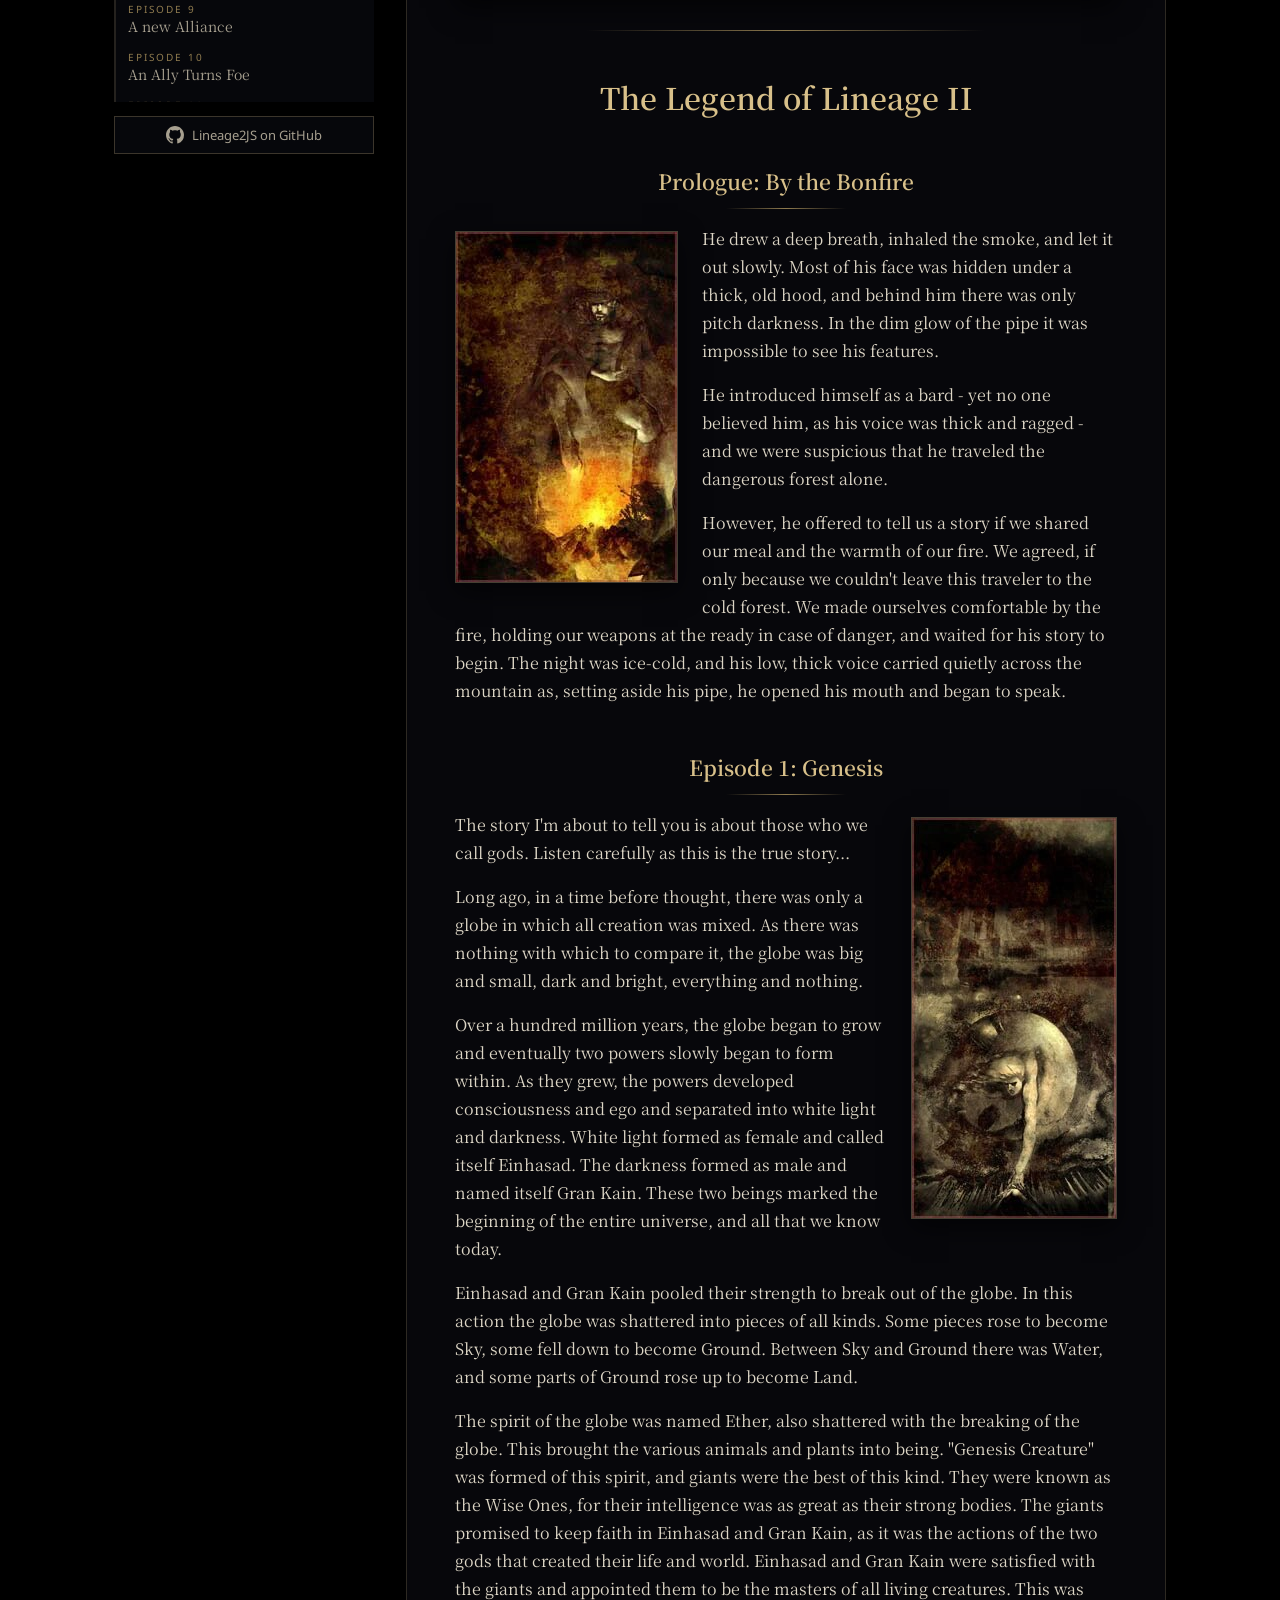
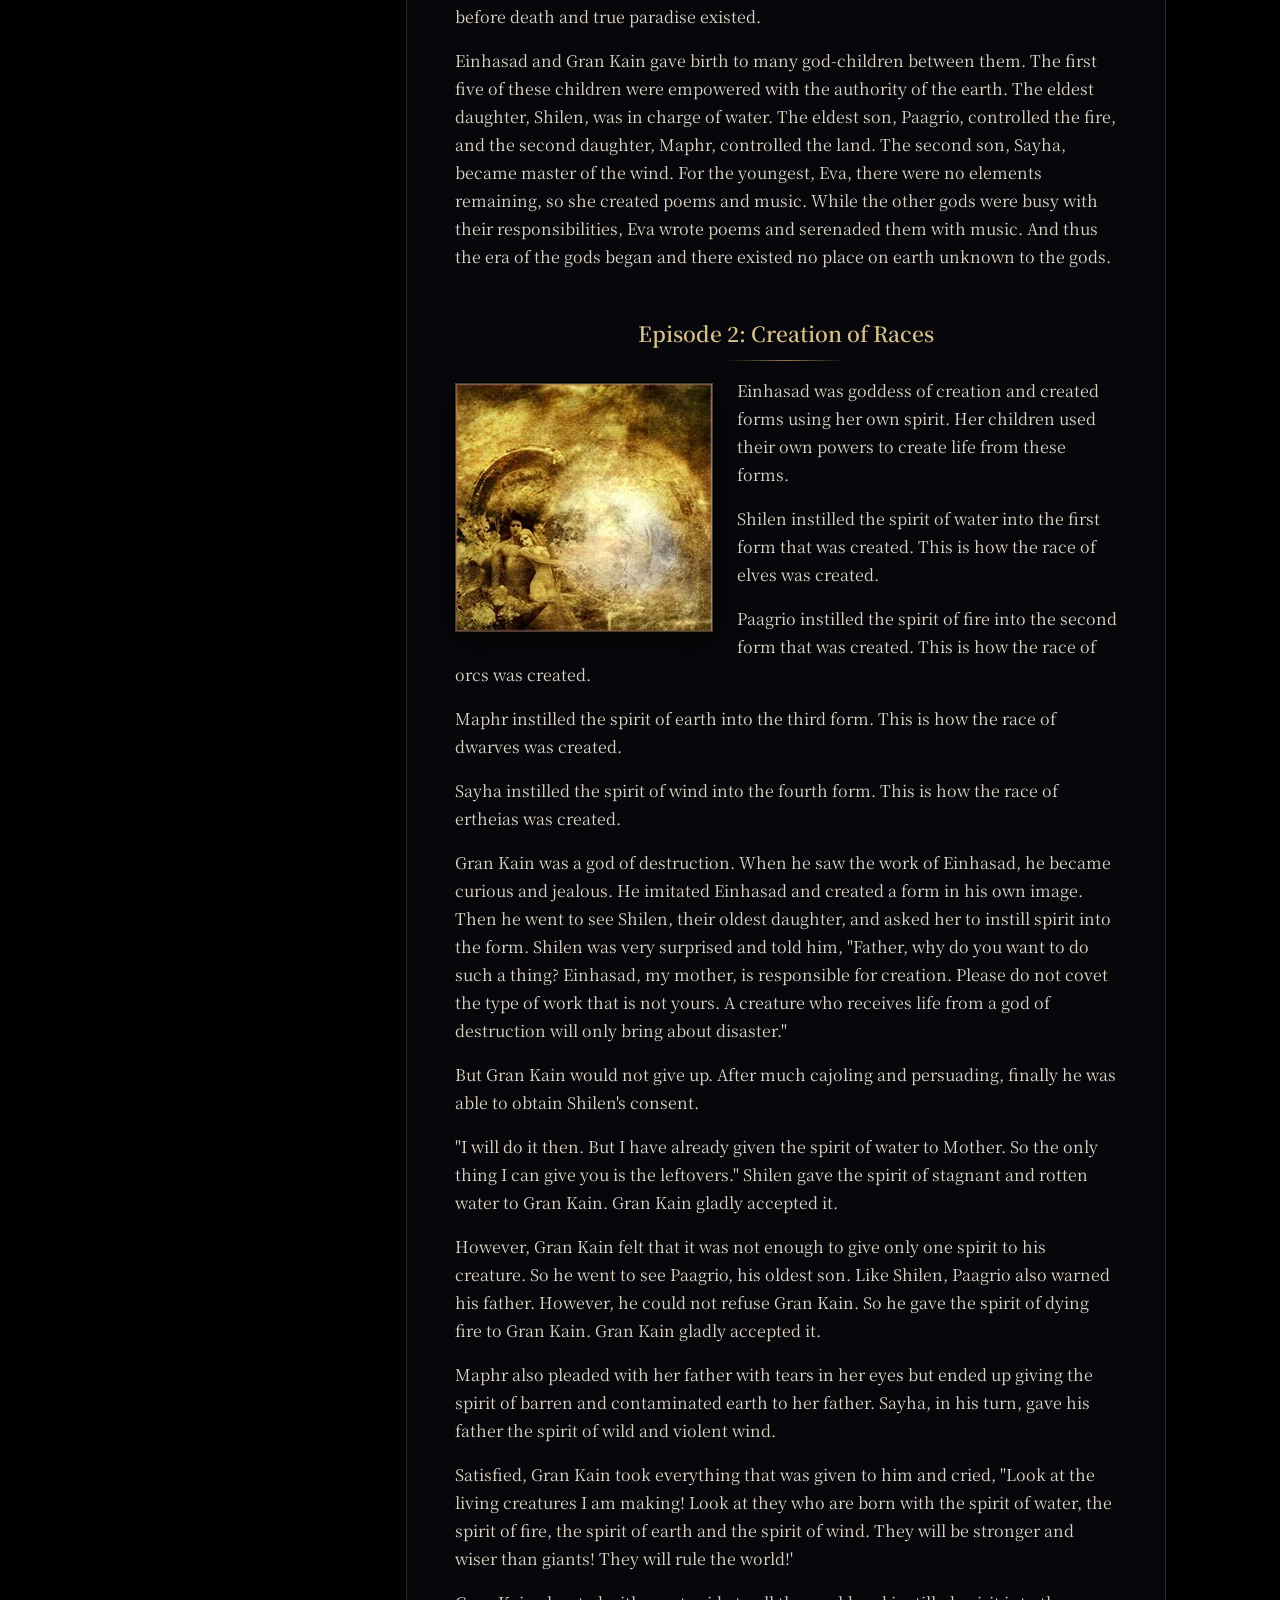
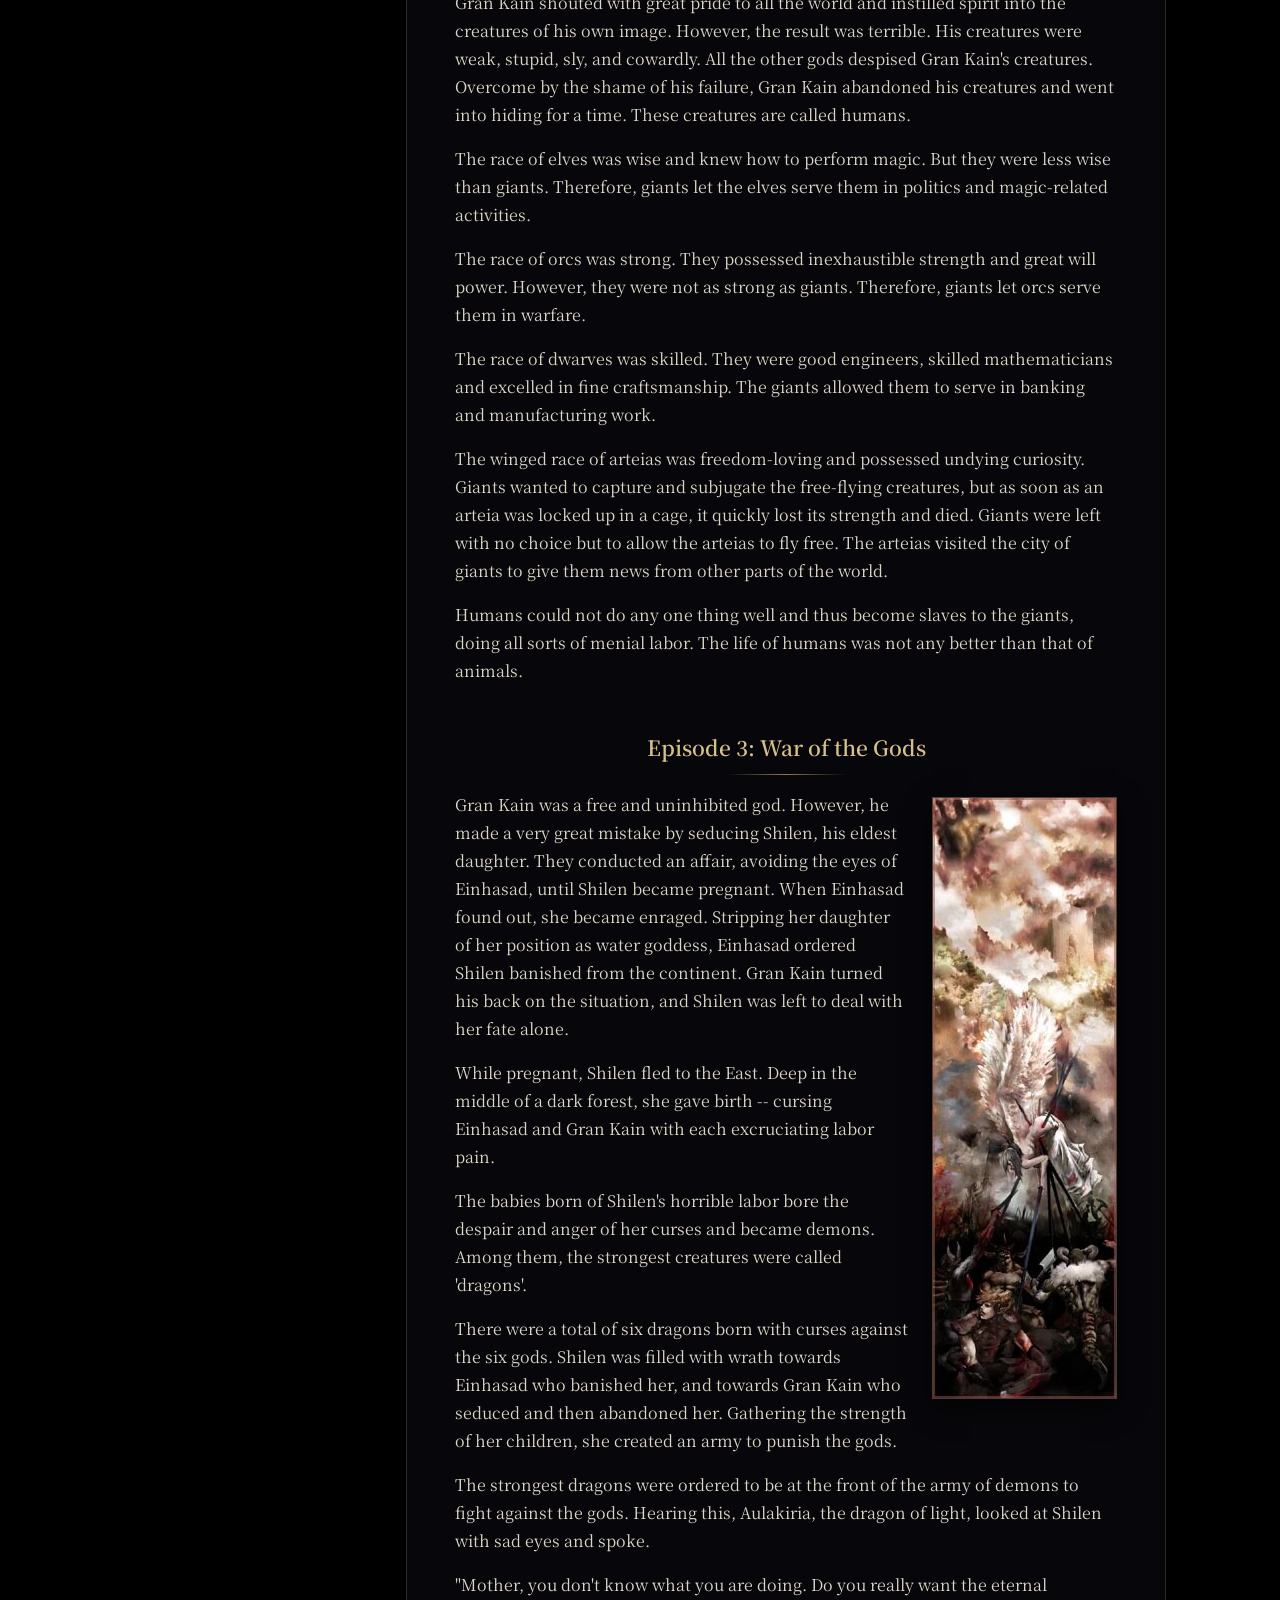
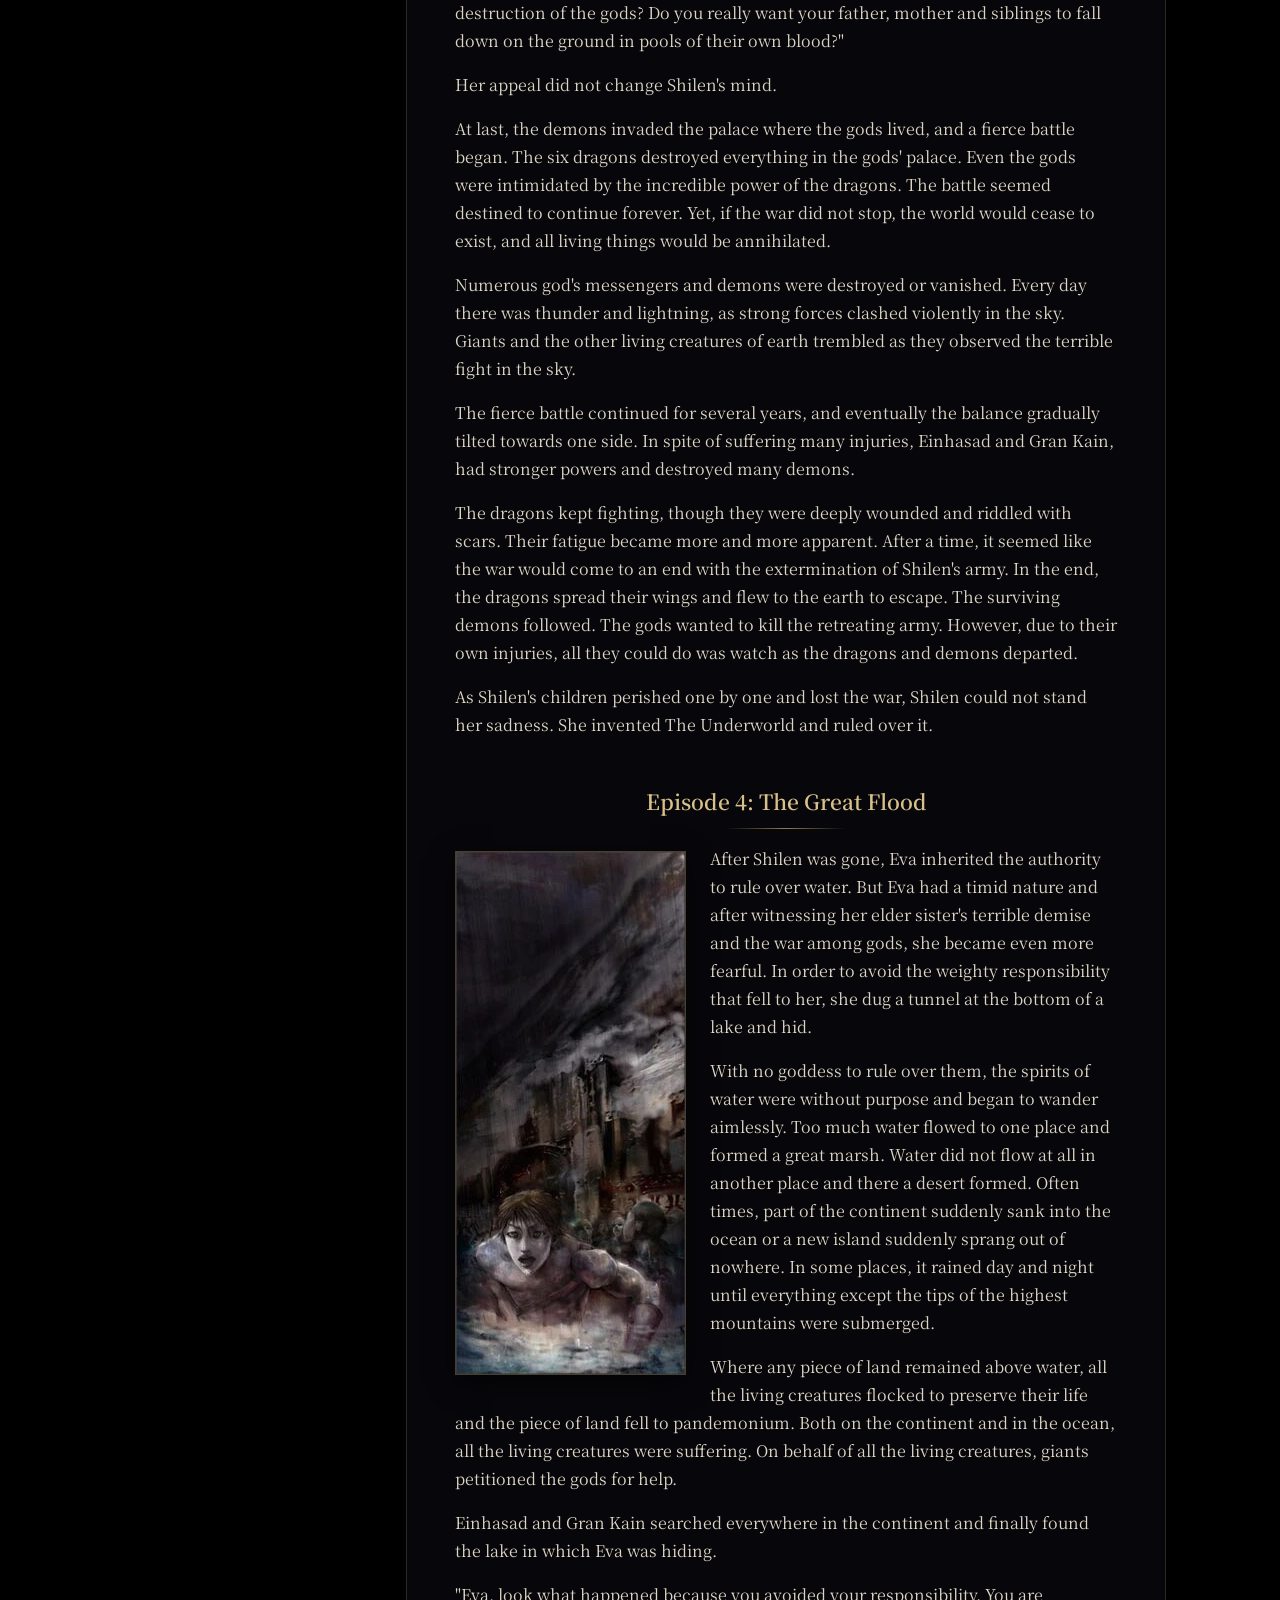
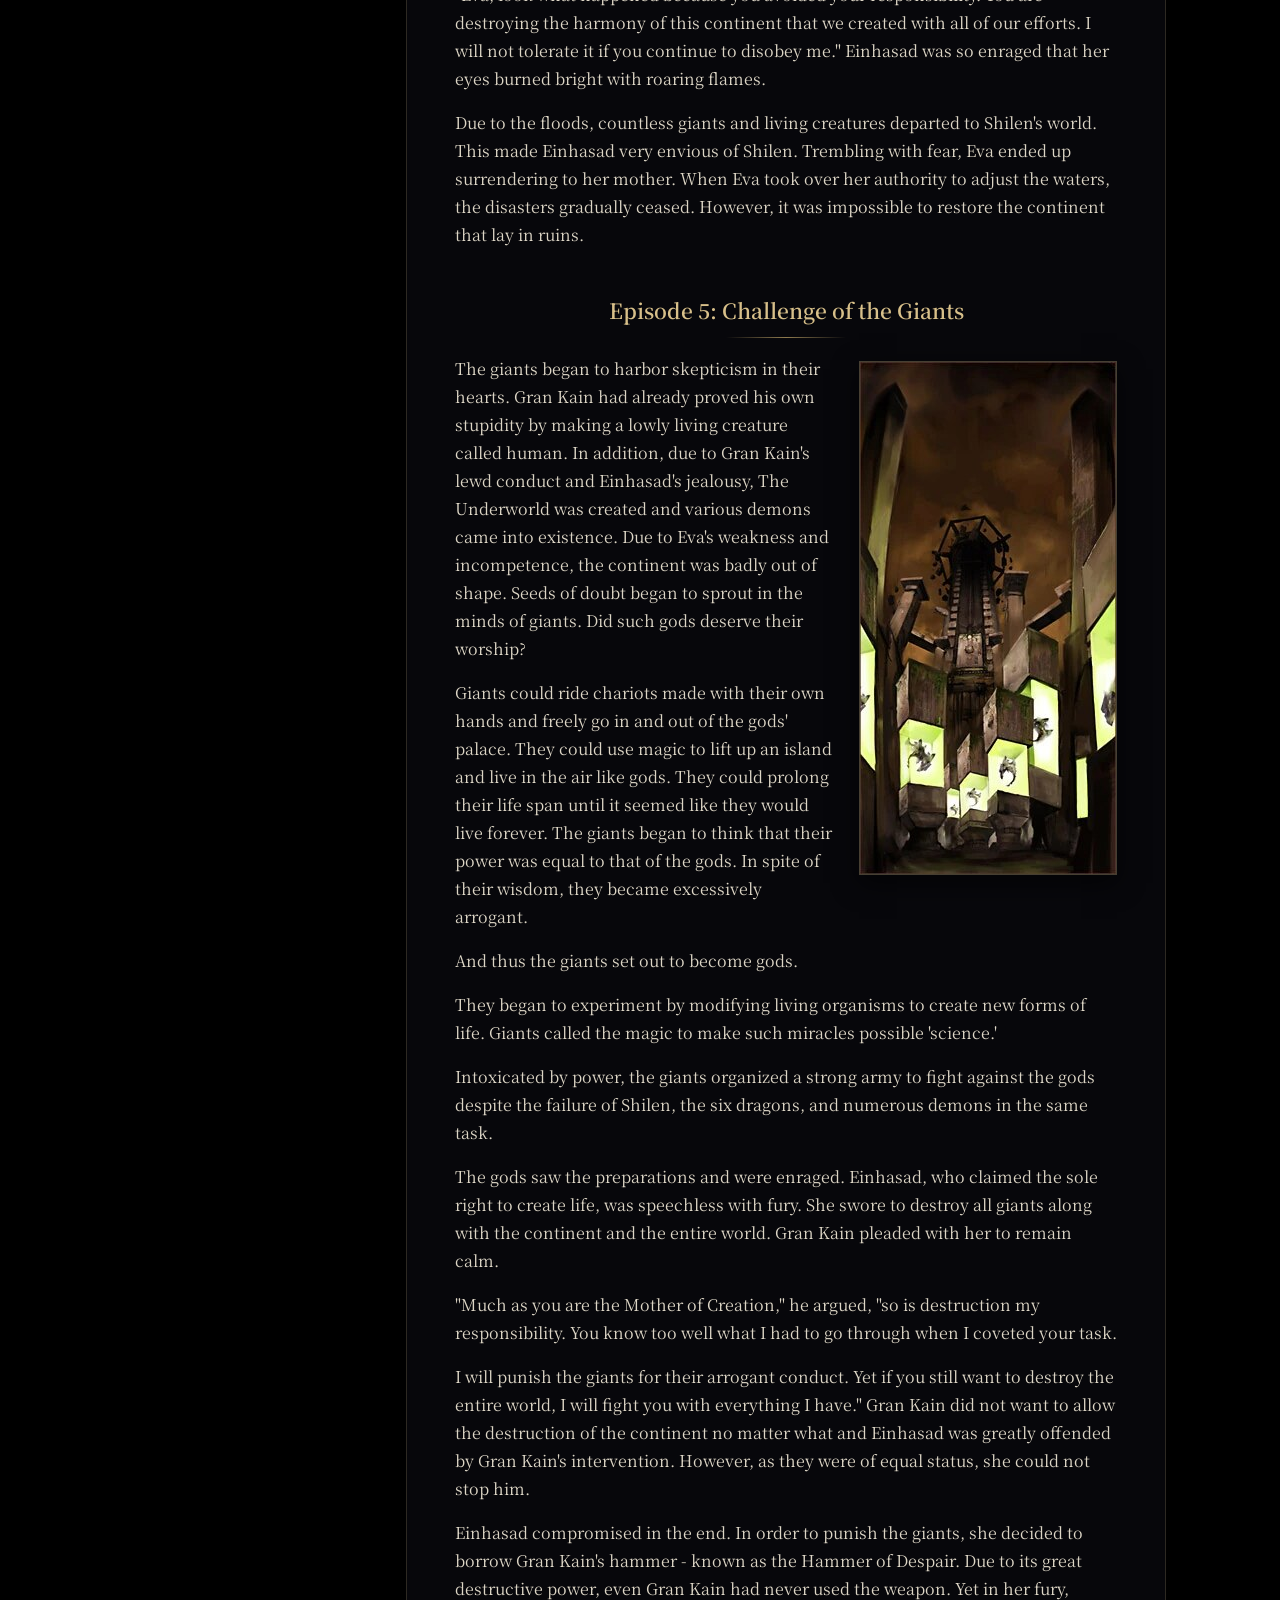
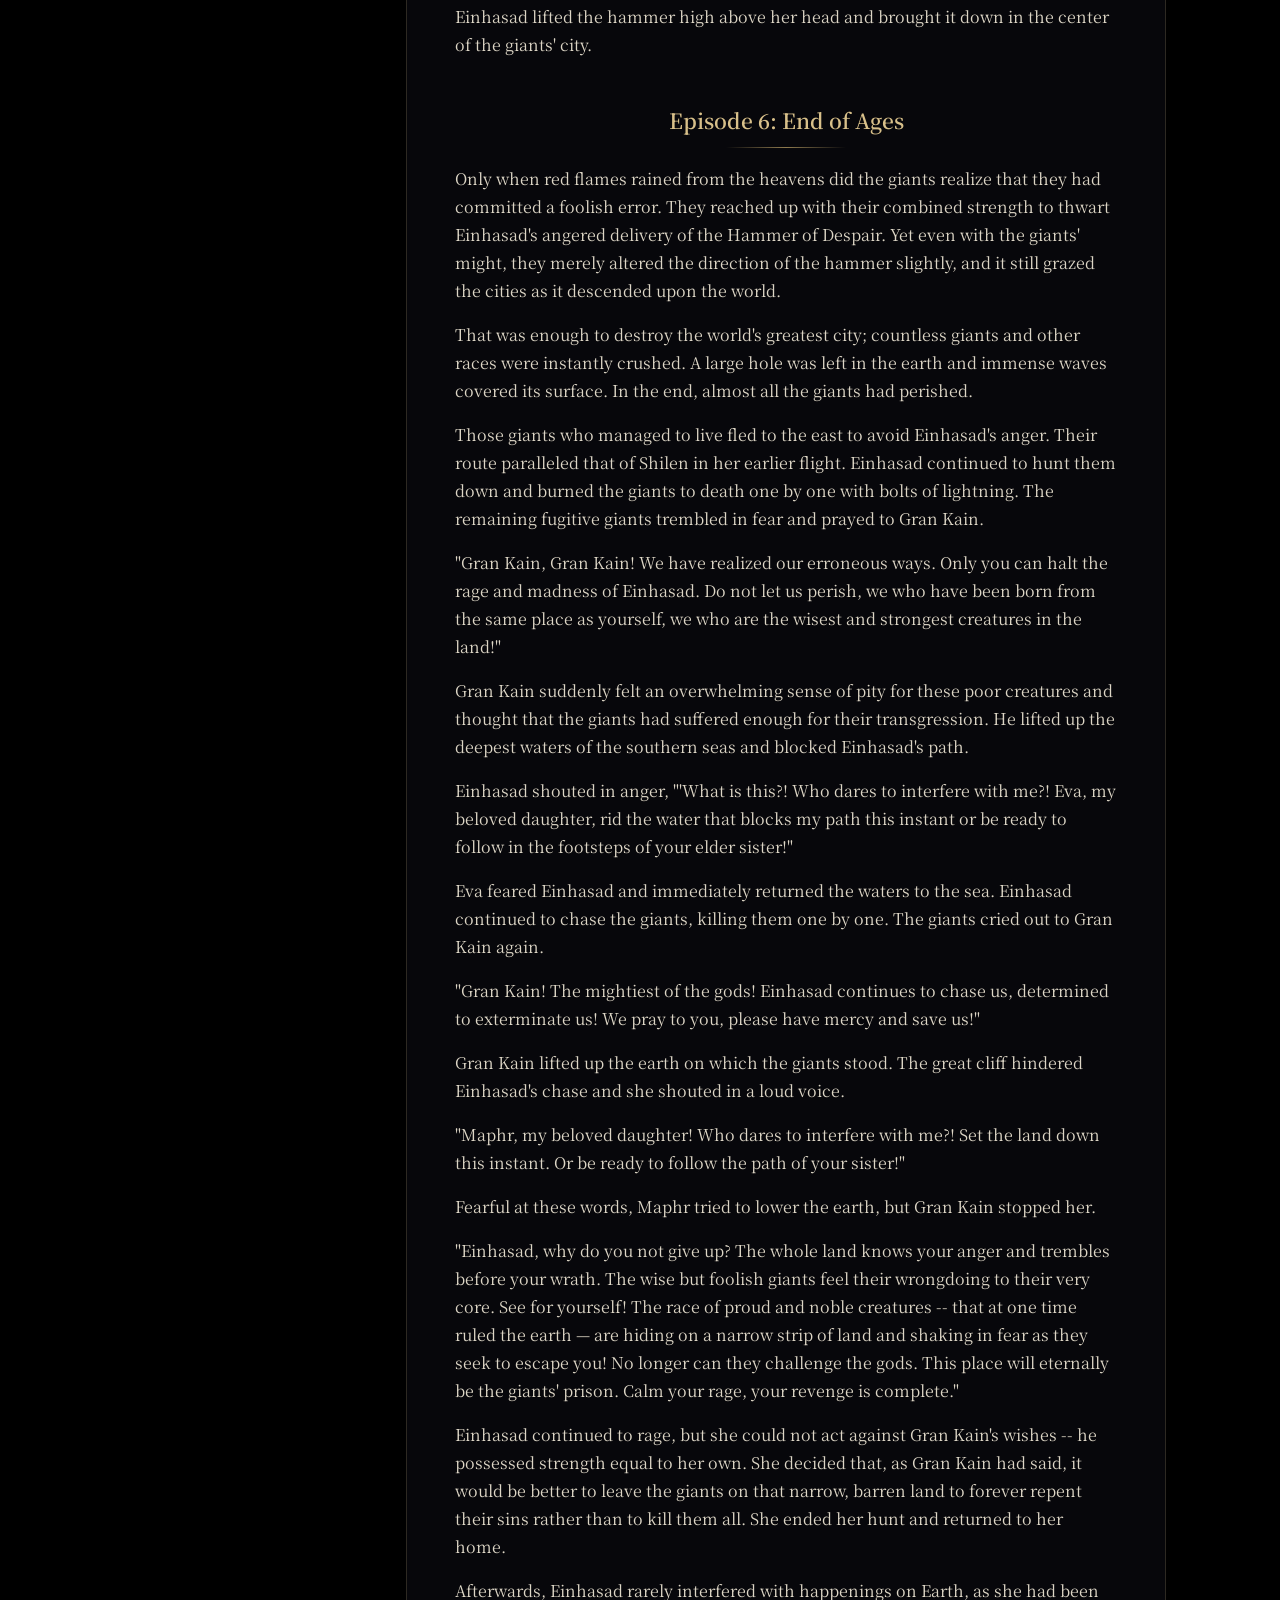
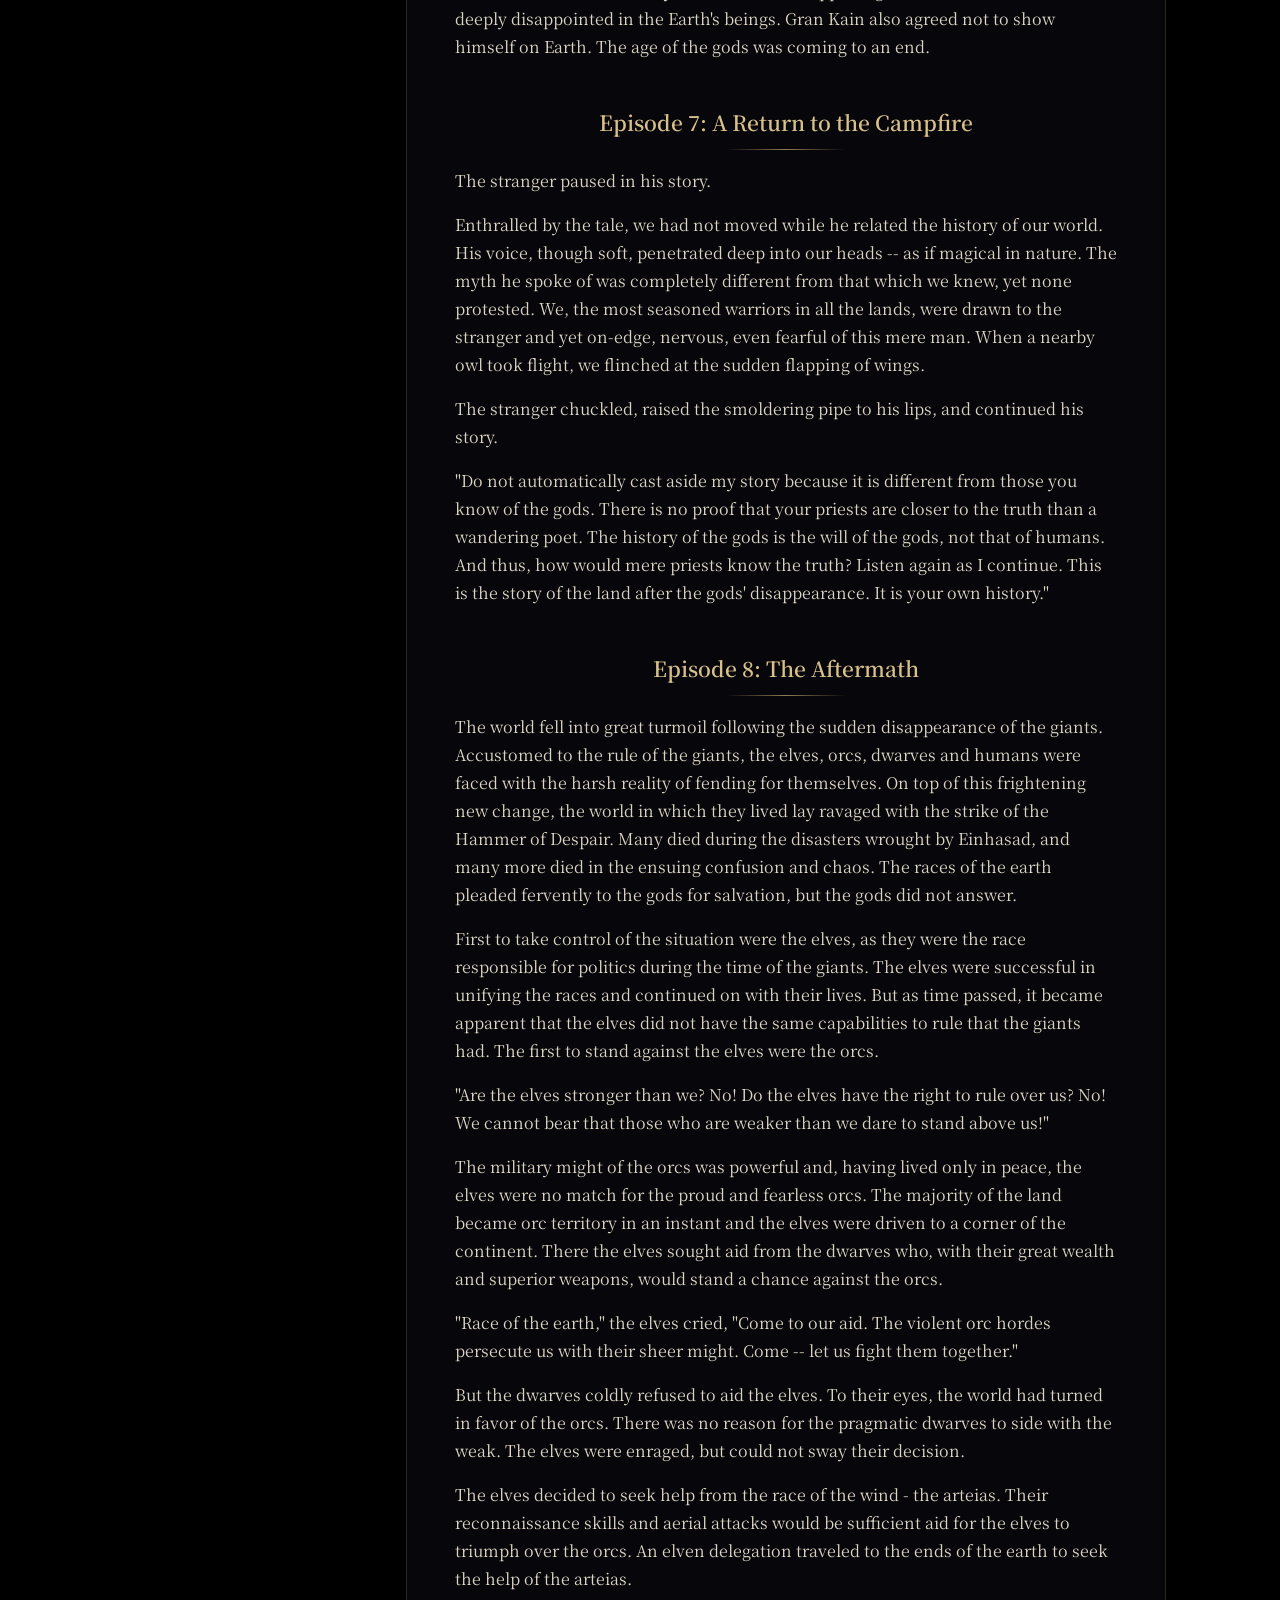
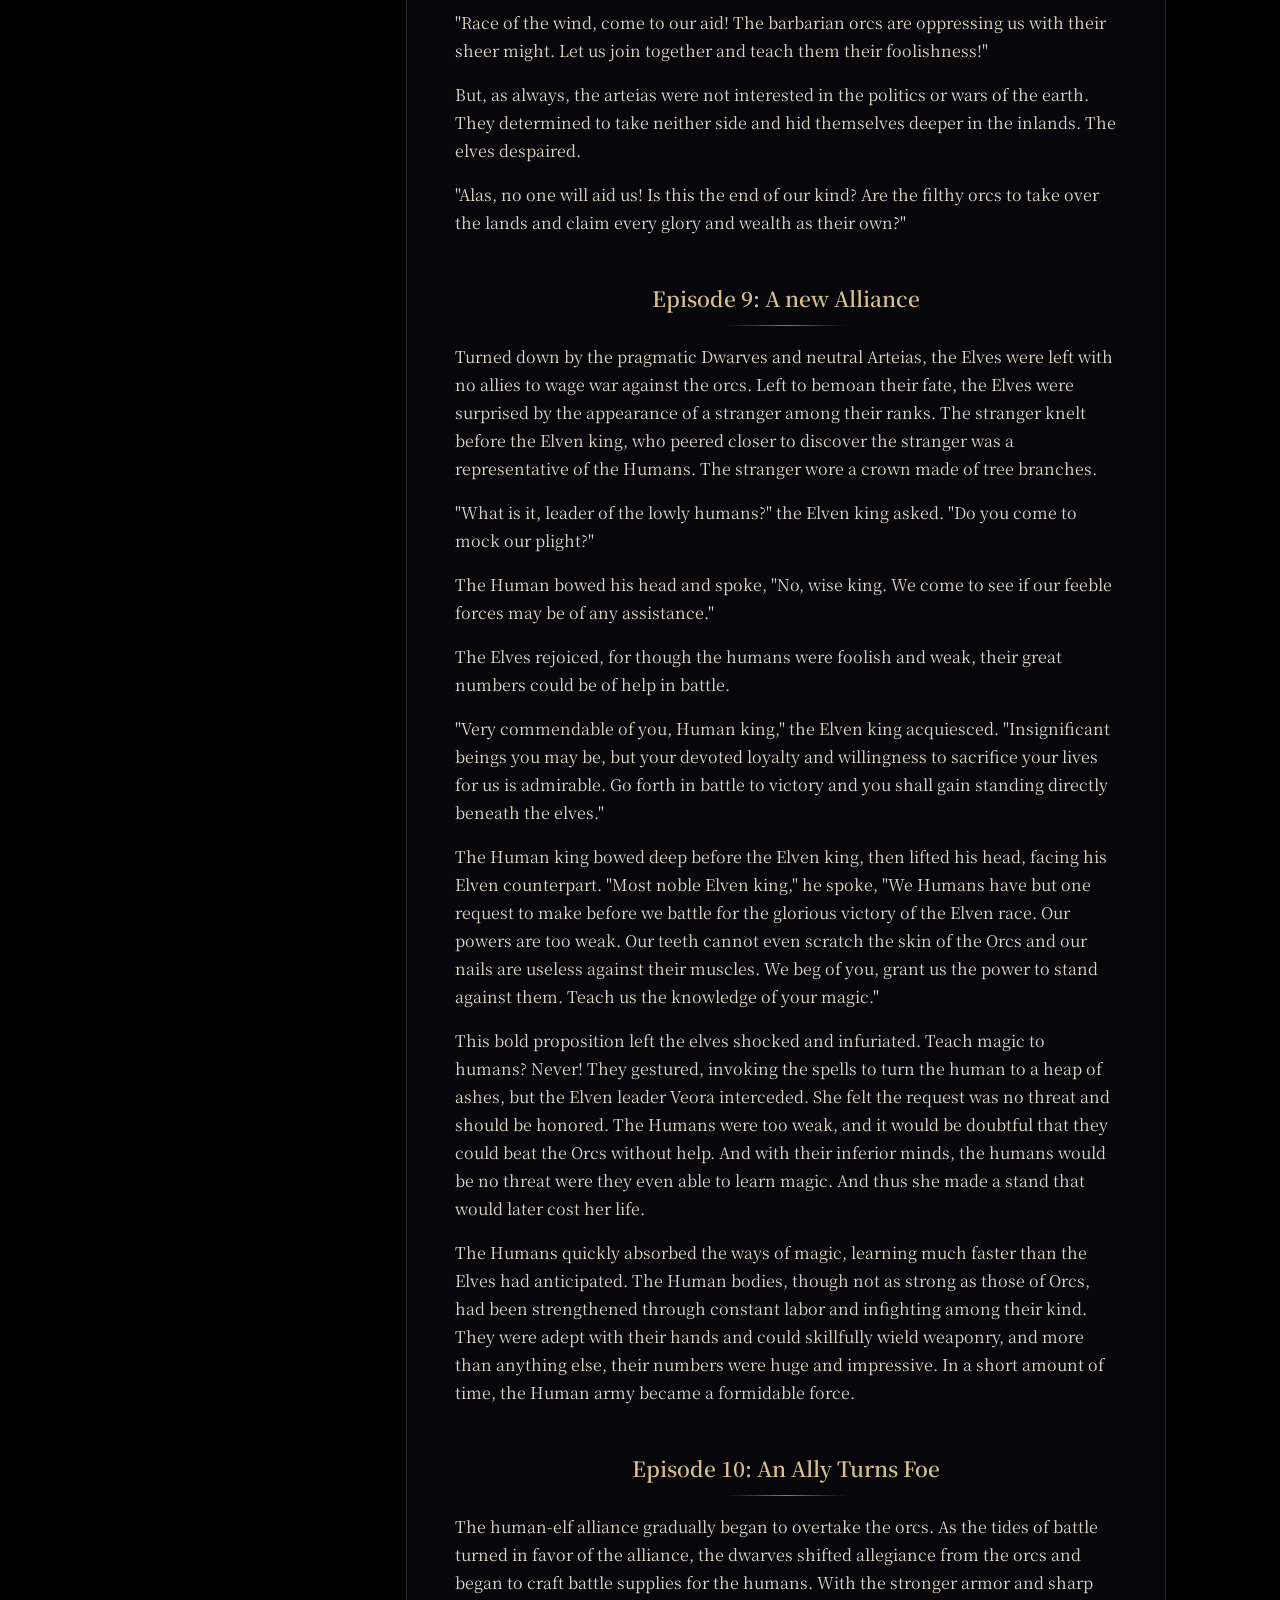
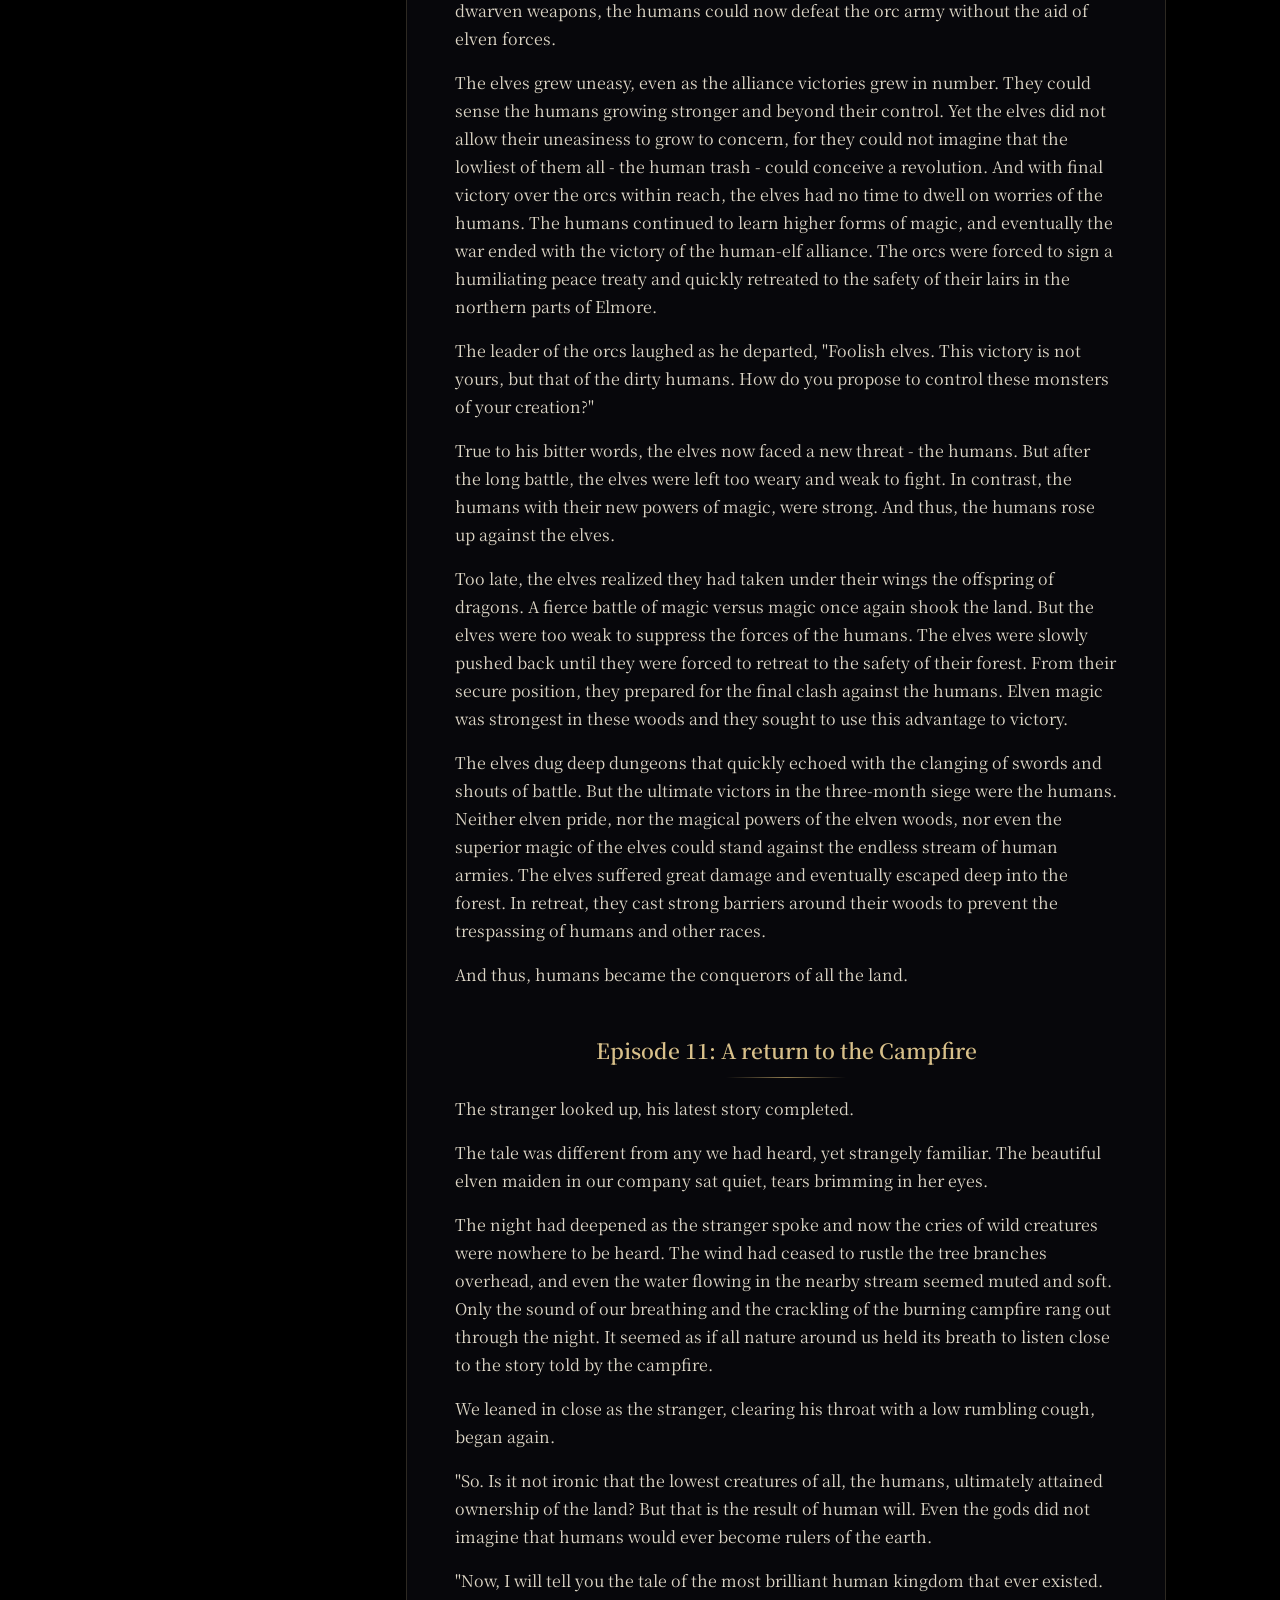
==== commit e4b53a12: "update landing page" ====
--- a/index.html
+++ b/index.html
@@ -4,17 +4,51 @@
 <head>
     <meta charset="UTF-8">
     <meta name="viewport" content="width=device-width, initial-scale=1.0">
-    <title>Lineage II - JS C4 Public Test</title>
+    <title>Lineage2JS – Lineage II C4 in Your Browser | Public Test</title>
+    <meta name="description" content="Lineage2JS is an open-source Lineage II Chronicle 4 client that runs in your desktop browser with WebGL. The public test opens 11 December 2026, 20:00 EET.">
+    <link rel="canonical" href="https://legacy.ratchet.lt/">
+    <meta property="og:type" content="website">
+    <meta property="og:site_name" content="Lineage2JS">
+    <meta property="og:url" content="https://legacy.ratchet.lt/">
+    <meta property="og:title" content="Lineage2JS – Lineage II C4 in Your Browser">
+    <meta property="og:description" content="An open-source Lineage II Chronicle 4 client that runs in your desktop browser. The public test opens 11 December 2026, 20:00 EET.">
+    <meta property="og:image" content="https://legacy.ratchet.lt/art/share.jpg">
+    <meta property="og:image:width" content="1200">
+    <meta property="og:image:height" content="630">
+    <meta name="twitter:card" content="summary_large_image">
     <link rel="icon" type="image/png" href="favicon.png">
     <link rel="preconnect" href="https://fonts.googleapis.com">
     <link rel="preconnect" href="https://fonts.gstatic.com" crossorigin>
     <link rel="stylesheet" href="https://fonts.googleapis.com/css2?family=Noto+Sans:wght@300;400;600&family=Noto+Serif+KR:wght@400;600;700&display=swap">
     <link rel="stylesheet" href="style.css">
     <link rel="preload" as="image" href="art/landscape-concept.jpg">
+    <script type="application/ld+json">
+    {
+        "@context": "https://schema.org",
+        "@type": "VideoGame",
+        "name": "Lineage2JS",
+        "url": "https://legacy.ratchet.lt/",
+        "description": "An open-source Lineage II Chronicle 4 client that runs in a desktop browser with WebGL.",
+        "image": "https://legacy.ratchet.lt/art/share.jpg",
+        "genre": "MMORPG",
+        "gamePlatform": "Web browser",
+        "sameAs": "https://github.com/realratchet/Lineage2JS",
+        "trailer": {
+            "@type": "VideoObject",
+            "name": "Lineage2JS public test trailer",
+            "description": "Trailer for the Lineage2JS public test, which opens on 11 December 2026.",
+            "thumbnailUrl": "https://i.ytimg.com/vi/MZZeinaJjYI/maxresdefault.jpg",
+            "uploadDate": "2026-11-12T08:00:30-08:00",
+            "duration": "PT3M11S",
+            "embedUrl": "https://www.youtube.com/embed/MZZeinaJjYI",
+            "url": "https://www.youtube.com/watch?v=MZZeinaJjYI"
+        }
+    }
+    </script>
 </head>
 
 <body>
-    <audio class="background-music" src="music/outro.ogg" loop preload="auto"></audio>
+    <audio class="background-music" src="music/outro.ogg" loop preload="none"></audio>
     <div class="backdrop">
         <div class="slide" style="background-image: url('art/landscape-concept.jpg')"></div>
         <div class="slide" style="background-image: url('art/antharas-concept.jpg')"></div>
@@ -34,8 +68,11 @@
     </a>
 
     <main class="stage">
-        <img class="logo reveal" src="logo.png" width="1000" height="800" alt="Lineage II">
-        <h1 class="title reveal">C4 Public Test</h1>
+        <h1 class="heading">
+            <img class="logo reveal" src="logo.png" width="1000" height="800" alt="Lineage II">
+            <span class="title reveal">C4 Public Test</span>
+        </h1>
+        <p class="tagline reveal">Lineage II Chronicle 4, in your browser</p>
 
         <section class="panel reveal" aria-live="polite">
             <div class="panel-heading">The gates open in</div>
@@ -49,7 +86,7 @@
                 <div class="unit"><span class="value" data-unit="seconds">00</span><span class="label">Seconds</span></div>
             </div>
             <div class="date">
-                <span class="date-server"></span>
+                <span class="date-server"><time datetime="2026-12-11T20:00:00+02:00">Friday 11 December 2026 at 20:00 EET</time></span>
                 <span class="date-local"></span>
             </div>
         </section>
@@ -78,7 +115,30 @@
             </div>
             <div class="mini-date date-server"></div>
             <div class="current-chapter"></div>
-            <nav class="chapters" aria-label="Chapters"></nav>
+            <nav class="chapters" aria-label="Chapters">
+                <a href="#chapter-0"><span class="chapter-label">Prologue</span><span class="chapter-name">By the Bonfire</span></a>
+                <a href="#chapter-1"><span class="chapter-label">Episode 1</span><span class="chapter-name">Genesis</span></a>
+                <a href="#chapter-2"><span class="chapter-label">Episode 2</span><span class="chapter-name">Creation of Races</span></a>
+                <a href="#chapter-3"><span class="chapter-label">Episode 3</span><span class="chapter-name">War of the Gods</span></a>
+                <a href="#chapter-4"><span class="chapter-label">Episode 4</span><span class="chapter-name">The Great Flood</span></a>
+                <a href="#chapter-5"><span class="chapter-label">Episode 5</span><span class="chapter-name">Challenge of the Giants</span></a>
+                <a href="#chapter-6"><span class="chapter-label">Episode 6</span><span class="chapter-name">End of Ages</span></a>
+                <a href="#chapter-7"><span class="chapter-label">Episode 7</span><span class="chapter-name">A Return to the Campfire</span></a>
+                <a href="#chapter-8"><span class="chapter-label">Episode 8</span><span class="chapter-name">The Aftermath</span></a>
+                <a href="#chapter-9"><span class="chapter-label">Episode 9</span><span class="chapter-name">A new Alliance</span></a>
+                <a href="#chapter-10"><span class="chapter-label">Episode 10</span><span class="chapter-name">An Ally Turns Foe</span></a>
+                <a href="#chapter-11"><span class="chapter-label">Episode 11</span><span class="chapter-name">A return to the Campfire</span></a>
+                <a href="#chapter-12"><span class="chapter-label">Episode 12</span><span class="chapter-name">History Rewritten</span></a>
+                <a href="#chapter-13"><span class="chapter-label">Episode 13</span><span class="chapter-name">Elmoreden and Perios</span></a>
+                <a href="#chapter-14"><span class="chapter-label">Episode 14</span><span class="chapter-name">Beleth and the Ivory Tower</span></a>
+                <a href="#chapter-15"><span class="chapter-label">Episode 15</span><span class="chapter-name">Elven Discord</span></a>
+                <a href="#chapter-16"><span class="chapter-label">Episode 16</span><span class="chapter-name">End of a Golden Age</span></a>
+                <a href="#chapter-17"><span class="chapter-label">Episode 17</span><span class="chapter-name">A Return to the Campfire</span></a>
+                <a href="#chapter-18"><span class="chapter-label">Episode 18</span><span class="chapter-name">Battle for the Continent</span></a>
+                <a href="#chapter-19"><span class="chapter-label">Episode 19</span><span class="chapter-name">The Rise of Two Kingdoms</span></a>
+                <a href="#chapter-20"><span class="chapter-label">Episode 20</span><span class="chapter-name">The Heirs to the Land</span></a>
+                <a href="#chapter-21"><span class="chapter-label">Episode 21</span><span class="chapter-name">Epilogue</span></a>
+            </nav>
             <a class="sidebar-repo" href="https://github.com/realratchet/Lineage2JS" target="_blank" rel="noopener" aria-label="Lineage2JS on GitHub">
                 <svg viewBox="0 0 16 16" width="18" height="18" aria-hidden="true"><path fill="currentColor" d="M8 0C3.58 0 0 3.58 0 8c0 3.54 2.29 6.53 5.47 7.59.4.07.55-.17.55-.38 0-.19-.01-.82-.01-1.49-2.01.37-2.53-.49-2.69-.94-.09-.23-.48-.94-.82-1.13-.28-.15-.68-.52-.01-.53.63-.01 1.08.58 1.23.82.72 1.21 1.87.87 2.33.66.07-.52.28-.87.51-1.07-1.78-.2-3.64-.89-3.64-3.95 0-.87.31-1.59.82-2.15-.08-.2-.36-1.02.08-2.12 0 0 .67-.21 2.2.82.64-.18 1.32-.27 2-.27.68 0 1.36.09 2 .27 1.53-1.04 2.2-.82 2.2-.82.44 1.1.16 1.92.08 2.12.51.56.82 1.27.82 2.15 0 3.07-1.87 3.75-3.65 3.95.29.25.54.73.54 1.48 0 1.07-.01 1.93-.01 2.2 0 .21.15.46.55.38A8.013 8.013 0 0016 8c0-4.42-3.58-8-8-8z"/></svg>
                 <span>Lineage2JS on GitHub</span>
@@ -86,15 +146,217 @@
         </aside>
 
         <section class="lore" id="lore">
+            <div class="about">
+                <h2 class="lore-heading">What is Lineage2JS?</h2>
+                <p><a href="https://github.com/realratchet/Lineage2JS" target="_blank" rel="noopener">Lineage2JS</a> is an open-source client for Lineage II Chronicle 4: Scions of Destiny, rewritten in JavaScript and WebGL 2 so the game runs in a desktop browser.</p>
+                <p>The public test opens on 11 December 2026 at 20:00 EET. To take part, download the original C4 client, load its assets on this page once, and come back when the gates open.</p>
+                <a class="trailer" href="https://www.youtube.com/watch?v=MZZeinaJjYI" target="_blank" rel="noopener" aria-label="Watch the Lineage2JS public test trailer">
+                    <img src="art/share.jpg" width="1200" height="630" alt="" loading="lazy">
+                    <span class="trailer-play" aria-hidden="true"></span>
+                </a>
+            </div>
             <h2 class="lore-heading">The Legend of Lineage II</h2>
-            <div class="lore-text"></div>
+            <div class="lore-text">
+                <h3 id="chapter-0">Prologue: By the Bonfire</h3>
+                <img class="lore-art lore-art-left" src="art/lore/legend-00.jpg" width="221" height="350" alt="Hooded bard seated above a campfire at night" loading="lazy">
+                <p>He drew a deep breath, inhaled the smoke, and let it out slowly. Most of his face was hidden under a thick, old hood, and behind him there was only pitch darkness. In the dim glow of the pipe it was impossible to see his features.</p>
+                <p>He introduced himself as a bard - yet no one believed him, as his voice was thick and ragged - and we were suspicious that he traveled the dangerous forest alone.</p>
+                <p>However, he offered to tell us a story if we shared our meal and the warmth of our fire. We agreed, if only because we couldn't leave this traveler to the cold forest. We made ourselves comfortable by the fire, holding our weapons at the ready in case of danger, and waited for his story to begin. The night was ice-cold, and his low, thick voice carried quietly across the mountain as, setting aside his pipe, he opened his mouth and began to speak.</p>
+                <h3 id="chapter-1">Episode 1: Genesis</h3>
+                <img class="lore-art lore-art-right" src="art/lore/legend-01.jpg" width="204" height="400" alt="Pale figure curled inside a sphere beneath dark ruins" loading="lazy">
+                <p>The story I'm about to tell you is about those who we call gods. Listen carefully as this is the true story...</p>
+                <p>Long ago, in a time before thought, there was only a globe in which all creation was mixed. As there was nothing with which to compare it, the globe was big and small, dark and bright, everything and nothing.</p>
+                <p>Over a hundred million years, the globe began to grow and eventually two powers slowly began to form within. As they grew, the powers developed consciousness and ego and separated into white light and darkness. White light formed as female and called itself Einhasad. The darkness formed as male and named itself Gran Kain. These two beings marked the beginning of the entire universe, and all that we know today.</p>
+                <p>Einhasad and Gran Kain pooled their strength to break out of the globe. In this action the globe was shattered into pieces of all kinds. Some pieces rose to become Sky, some fell down to become Ground. Between Sky and Ground there was Water, and some parts of Ground rose up to become Land.</p>
+                <p>The spirit of the globe was named Ether, also shattered with the breaking of the globe. This brought the various animals and plants into being. &quot;Genesis Creature&quot; was formed of this spirit, and giants were the best of this kind. They were known as the Wise Ones, for their intelligence was as great as their strong bodies. The giants promised to keep faith in Einhasad and Gran Kain, as it was the actions of the two gods that created their life and world. Einhasad and Gran Kain were satisfied with the giants and appointed them to be the masters of all living creatures. This was before death and true paradise existed.</p>
+                <p>Einhasad and Gran Kain gave birth to many god-children between them. The first five of these children were empowered with the authority of the earth. The eldest daughter, Shilen, was in charge of water. The eldest son, Paagrio, controlled the fire, and the second daughter, Maphr, controlled the land. The second son, Sayha, became master of the wind. For the youngest, Eva, there were no elements remaining, so she created poems and music. While the other gods were busy with their responsibilities, Eva wrote poems and serenaded them with music. And thus the era of the gods began and there existed no place on earth unknown to the gods.</p>
+                <h3 id="chapter-2">Episode 2: Creation of Races</h3>
+                <img class="lore-art lore-art-left" src="art/lore/legend-02.jpg" width="256" height="247" alt="Two figures embracing beneath an arch in golden light" loading="lazy">
+                <p>Einhasad was goddess of creation and created forms using her own spirit. Her children used their own powers to create life from these forms.</p>
+                <p>Shilen instilled the spirit of water into the first form that was created. This is how the race of elves was created.</p>
+                <p>Paagrio instilled the spirit of fire into the second form that was created. This is how the race of orcs was created.</p>
+                <p>Maphr instilled the spirit of earth into the third form. This is how the race of dwarves was created.</p>
+                <p>Sayha instilled the spirit of wind into the fourth form. This is how the race of ertheias was created.</p>
+                <p>Gran Kain was a god of destruction. When he saw the work of Einhasad, he became curious and jealous. He imitated Einhasad and created a form in his own image. Then he went to see Shilen, their oldest daughter, and asked her to instill spirit into the form. Shilen was very surprised and told him, &quot;Father, why do you want to do such a thing? Einhasad, my mother, is responsible for creation. Please do not covet the type of work that is not yours. A creature who receives life from a god of destruction will only bring about disaster.&quot;</p>
+                <p>But Gran Kain would not give up. After much cajoling and persuading, finally he was able to obtain Shilen's consent.</p>
+                <p>&quot;I will do it then. But I have already given the spirit of water to Mother. So the only thing I can give you is the leftovers.&quot; Shilen gave the spirit of stagnant and rotten water to Gran Kain. Gran Kain gladly accepted it.</p>
+                <p>However, Gran Kain felt that it was not enough to give only one spirit to his creature. So he went to see Paagrio, his oldest son. Like Shilen, Paagrio also warned his father. However, he could not refuse Gran Kain. So he gave the spirit of dying fire to Gran Kain. Gran Kain gladly accepted it.</p>
+                <p>Maphr also pleaded with her father with tears in her eyes but ended up giving the spirit of barren and contaminated earth to her father. Sayha, in his turn, gave his father the spirit of wild and violent wind.</p>
+                <p>Satisfied, Gran Kain took everything that was given to him and cried, &quot;Look at the living creatures I am making! Look at they who are born with the spirit of water, the spirit of fire, the spirit of earth and the spirit of wind. They will be stronger and wiser than giants! They will rule the world!'</p>
+                <p>Gran Kain shouted with great pride to all the world and instilled spirit into the creatures of his own image. However, the result was terrible. His creatures were weak, stupid, sly, and cowardly. All the other gods despised Gran Kain's creatures. Overcome by the shame of his failure, Gran Kain abandoned his creatures and went into hiding for a time. These creatures are called humans.</p>
+                <p>The race of elves was wise and knew how to perform magic. But they were less wise than giants. Therefore, giants let the elves serve them in politics and magic-related activities.</p>
+                <p>The race of orcs was strong. They possessed inexhaustible strength and great will power. However, they were not as strong as giants. Therefore, giants let orcs serve them in warfare.</p>
+                <p>The race of dwarves was skilled. They were good engineers, skilled mathematicians and excelled in fine craftsmanship. The giants allowed them to serve in banking and manufacturing work.</p>
+                <p>The winged race of arteias was freedom-loving and possessed undying curiosity. Giants wanted to capture and subjugate the free-flying creatures, but as soon as an arteia was locked up in a cage, it quickly lost its strength and died. Giants were left with no choice but to allow the arteias to fly free. The arteias visited the city of giants to give them news from other parts of the world.</p>
+                <p>Humans could not do any one thing well and thus become slaves to the giants, doing all sorts of menial labor. The life of humans was not any better than that of animals.</p>
+                <h3 id="chapter-3">Episode 3: War of the Gods</h3>
+                <img class="lore-art lore-art-right" src="art/lore/legend-03.jpg" width="183" height="600" alt="Winged figure pierced by spears above armoured warriors" loading="lazy">
+                <p>Gran Kain was a free and uninhibited god. However, he made a very great mistake by seducing Shilen, his eldest daughter. They conducted an affair, avoiding the eyes of Einhasad, until Shilen became pregnant. When Einhasad found out, she became enraged. Stripping her daughter of her position as water goddess, Einhasad ordered Shilen banished from the continent. Gran Kain turned his back on the situation, and Shilen was left to deal with her fate alone.</p>
+                <p>While pregnant, Shilen fled to the East. Deep in the middle of a dark forest, she gave birth -- cursing Einhasad and Gran Kain with each excruciating labor pain.</p>
+                <p>The babies born of Shilen's horrible labor bore the despair and anger of her curses and became demons. Among them, the strongest creatures were called 'dragons'.</p>
+                <p>There were a total of six dragons born with curses against the six gods. Shilen was filled with wrath towards Einhasad who banished her, and towards Gran Kain who seduced and then abandoned her. Gathering the strength of her children, she created an army to punish the gods.</p>
+                <p>The strongest dragons were ordered to be at the front of the army of demons to fight against the gods. Hearing this, Aulakiria, the dragon of light, looked at Shilen with sad eyes and spoke.</p>
+                <p>&quot;Mother, you don't know what you are doing. Do you really want the eternal destruction of the gods? Do you really want your father, mother and siblings to fall down on the ground in pools of their own blood?&quot;</p>
+                <p>Her appeal did not change Shilen's mind.</p>
+                <p>At last, the demons invaded the palace where the gods lived, and a fierce battle began. The six dragons destroyed everything in the gods' palace. Even the gods were intimidated by the incredible power of the dragons. The battle seemed destined to continue forever. Yet, if the war did not stop, the world would cease to exist, and all living things would be annihilated.</p>
+                <p>Numerous god's messengers and demons were destroyed or vanished. Every day there was thunder and lightning, as strong forces clashed violently in the sky. Giants and the other living creatures of earth trembled as they observed the terrible fight in the sky.</p>
+                <p>The fierce battle continued for several years, and eventually the balance gradually tilted towards one side. In spite of suffering many injuries, Einhasad and Gran Kain, had stronger powers and destroyed many demons.</p>
+                <p>The dragons kept fighting, though they were deeply wounded and riddled with scars. Their fatigue became more and more apparent. After a time, it seemed like the war would come to an end with the extermination of Shilen's army. In the end, the dragons spread their wings and flew to the earth to escape. The surviving demons followed. The gods wanted to kill the retreating army. However, due to their own injuries, all they could do was watch as the dragons and demons departed.</p>
+                <p>As Shilen's children perished one by one and lost the war, Shilen could not stand her sadness. She invented The Underworld and ruled over it.</p>
+                <h3 id="chapter-4">Episode 4: The Great Flood</h3>
+                <img class="lore-art lore-art-left" src="art/lore/legend-04.jpg" width="229" height="522" alt="Survivor wading through floodwater below a dark fortress" loading="lazy">
+                <p>After Shilen was gone, Eva inherited the authority to rule over water. But Eva had a timid nature and after witnessing her elder sister's terrible demise and the war among gods, she became even more fearful. In order to avoid the weighty responsibility that fell to her, she dug a tunnel at the bottom of a lake and hid.</p>
+                <p>With no goddess to rule over them, the spirits of water were without purpose and began to wander aimlessly. Too much water flowed to one place and formed a great marsh. Water did not flow at all in another place and there a desert formed. Often times, part of the continent suddenly sank into the ocean or a new island suddenly sprang out of nowhere. In some places, it rained day and night until everything except the tips of the highest mountains were submerged.</p>
+                <p>Where any piece of land remained above water, all the living creatures flocked to preserve their life and the piece of land fell to pandemonium. Both on the continent and in the ocean, all the living creatures were suffering. On behalf of all the living creatures, giants petitioned the gods for help.</p>
+                <p>Einhasad and Gran Kain searched everywhere in the continent and finally found the lake in which Eva was hiding.</p>
+                <p>&quot;Eva, look what happened because you avoided your responsibility. You are destroying the harmony of this continent that we created with all of our efforts. I will not tolerate it if you continue to disobey me.&quot; Einhasad was so enraged that her eyes burned bright with roaring flames.</p>
+                <p>Due to the floods, countless giants and living creatures departed to Shilen's world. This made Einhasad very envious of Shilen. Trembling with fear, Eva ended up surrendering to her mother. When Eva took over her authority to adjust the waters, the disasters gradually ceased. However, it was impossible to restore the continent that lay in ruins.</p>
+                <h3 id="chapter-5">Episode 5: Challenge of the Giants</h3>
+                <img class="lore-art lore-art-right" src="art/lore/legend-05.jpg" width="256" height="512" alt="Towering stone machine of the Giants with glowing green chambers" loading="lazy">
+                <p>The giants began to harbor skepticism in their hearts. Gran Kain had already proved his own stupidity by making a lowly living creature called human. In addition, due to Gran Kain's lewd conduct and Einhasad's jealousy, The Underworld was created and various demons came into existence. Due to Eva's weakness and incompetence, the continent was badly out of shape. Seeds of doubt began to sprout in the minds of giants. Did such gods deserve their worship?</p>
+                <p>Giants could ride chariots made with their own hands and freely go in and out of the gods' palace. They could use magic to lift up an island and live in the air like gods. They could prolong their life span until it seemed like they would live forever. The giants began to think that their power was equal to that of the gods. In spite of their wisdom, they became excessively arrogant.</p>
+                <p>And thus the giants set out to become gods.</p>
+                <p>They began to experiment by modifying living organisms to create new forms of life. Giants called the magic to make such miracles possible 'science.'</p>
+                <p>Intoxicated by power, the giants organized a strong army to fight against the gods despite the failure of Shilen, the six dragons, and numerous demons in the same task.</p>
+                <p>The gods saw the preparations and were enraged. Einhasad, who claimed the sole right to create life, was speechless with fury. She swore to destroy all giants along with the continent and the entire world. Gran Kain pleaded with her to remain calm.</p>
+                <p>&quot;Much as you are the Mother of Creation,&quot; he argued, &quot;so is destruction my responsibility. You know too well what I had to go through when I coveted your task.</p>
+                <p>I will punish the giants for their arrogant conduct. Yet if you still want to destroy the entire world, I will fight you with everything I have.&quot; Gran Kain did not want to allow the destruction of the continent no matter what and Einhasad was greatly offended by Gran Kain's intervention. However, as they were of equal status, she could not stop him.</p>
+                <p>Einhasad compromised in the end. In order to punish the giants, she decided to borrow Gran Kain's hammer - known as the Hammer of Despair. Due to its great destructive power, even Gran Kain had never used the weapon. Yet in her fury, Einhasad lifted the hammer high above her head and brought it down in the center of the giants' city.</p>
+                <h3 id="chapter-6">Episode 6: End of Ages</h3>
+                <p>Only when red flames rained from the heavens did the giants realize that they had committed a foolish error. They reached up with their combined strength to thwart Einhasad's angered delivery of the Hammer of Despair. Yet even with the giants' might, they merely altered the direction of the hammer slightly, and it still grazed the cities as it descended upon the world.</p>
+                <p>That was enough to destroy the world's greatest city; countless giants and other races were instantly crushed. A large hole was left in the earth and immense waves covered its surface. In the end, almost all the giants had perished.</p>
+                <p>Those giants who managed to live fled to the east to avoid Einhasad's anger. Their route paralleled that of Shilen in her earlier flight. Einhasad continued to hunt them down and burned the giants to death one by one with bolts of lightning. The remaining fugitive giants trembled in fear and prayed to Gran Kain.</p>
+                <p>&quot;Gran Kain, Gran Kain! We have realized our erroneous ways. Only you can halt the rage and madness of Einhasad. Do not let us perish, we who have been born from the same place as yourself, we who are the wisest and strongest creatures in the land!&quot;</p>
+                <p>Gran Kain suddenly felt an overwhelming sense of pity for these poor creatures and thought that the giants had suffered enough for their transgression. He lifted up the deepest waters of the southern seas and blocked Einhasad's path.</p>
+                <p>Einhasad shouted in anger, &quot;'What is this?! Who dares to interfere with me?! Eva, my beloved daughter, rid the water that blocks my path this instant or be ready to follow in the footsteps of your elder sister!&quot;</p>
+                <p>Eva feared Einhasad and immediately returned the waters to the sea. Einhasad continued to chase the giants, killing them one by one. The giants cried out to Gran Kain again.</p>
+                <p>&quot;Gran Kain! The mightiest of the gods! Einhasad continues to chase us, determined to exterminate us! We pray to you, please have mercy and save us!&quot;</p>
+                <p>Gran Kain lifted up the earth on which the giants stood. The great cliff hindered Einhasad's chase and she shouted in a loud voice.</p>
+                <p>&quot;Maphr, my beloved daughter! Who dares to interfere with me?! Set the land down this instant. Or be ready to follow the path of your sister!&quot;</p>
+                <p>Fearful at these words, Maphr tried to lower the earth, but Gran Kain stopped her.</p>
+                <p>&quot;Einhasad, why do you not give up? The whole land knows your anger and trembles before your wrath. The wise but foolish giants feel their wrongdoing to their very core. See for yourself! The race of proud and noble creatures -- that at one time ruled the earth — are hiding on a narrow strip of land and shaking in fear as they seek to escape you! No longer can they challenge the gods. This place will eternally be the giants' prison. Calm your rage, your revenge is complete.&quot;</p>
+                <p>Einhasad continued to rage, but she could not act against Gran Kain's wishes -- he possessed strength equal to her own. She decided that, as Gran Kain had said, it would be better to leave the giants on that narrow, barren land to forever repent their sins rather than to kill them all. She ended her hunt and returned to her home.</p>
+                <p>Afterwards, Einhasad rarely interfered with happenings on Earth, as she had been deeply disappointed in the Earth's beings. Gran Kain also agreed not to show himself on Earth. The age of the gods was coming to an end.</p>
+                <h3 id="chapter-7">Episode 7: A Return to the Campfire</h3>
+                <p>The stranger paused in his story.</p>
+                <p>Enthralled by the tale, we had not moved while he related the history of our world. His voice, though soft, penetrated deep into our heads -- as if magical in nature. The myth he spoke of was completely different from that which we knew, yet none protested. We, the most seasoned warriors in all the lands, were drawn to the stranger and yet on-edge, nervous, even fearful of this mere man. When a nearby owl took flight, we flinched at the sudden flapping of wings.</p>
+                <p>The stranger chuckled, raised the smoldering pipe to his lips, and continued his story.</p>
+                <p>&quot;Do not automatically cast aside my story because it is different from those you know of the gods. There is no proof that your priests are closer to the truth than a wandering poet. The history of the gods is the will of the gods, not that of humans. And thus, how would mere priests know the truth? Listen again as I continue. This is the story of the land after the gods' disappearance. It is your own history.&quot;</p>
+                <h3 id="chapter-8">Episode 8: The Aftermath</h3>
+                <p>The world fell into great turmoil following the sudden disappearance of the giants. Accustomed to the rule of the giants, the elves, orcs, dwarves and humans were faced with the harsh reality of fending for themselves. On top of this frightening new change, the world in which they lived lay ravaged with the strike of the Hammer of Despair. Many died during the disasters wrought by Einhasad, and many more died in the ensuing confusion and chaos. The races of the earth pleaded fervently to the gods for salvation, but the gods did not answer.</p>
+                <p>First to take control of the situation were the elves, as they were the race responsible for politics during the time of the giants. The elves were successful in unifying the races and continued on with their lives. But as time passed, it became apparent that the elves did not have the same capabilities to rule that the giants had. The first to stand against the elves were the orcs.</p>
+                <p>&quot;Are the elves stronger than we? No! Do the elves have the right to rule over us? No! We cannot bear that those who are weaker than we dare to stand above us!&quot;</p>
+                <p>The military might of the orcs was powerful and, having lived only in peace, the elves were no match for the proud and fearless orcs. The majority of the land became orc territory in an instant and the elves were driven to a corner of the continent. There the elves sought aid from the dwarves who, with their great wealth and superior weapons, would stand a chance against the orcs.</p>
+                <p>&quot;Race of the earth,&quot; the elves cried, &quot;Come to our aid. The violent orc hordes persecute us with their sheer might. Come -- let us fight them together.&quot;</p>
+                <p>But the dwarves coldly refused to aid the elves. To their eyes, the world had turned in favor of the orcs. There was no reason for the pragmatic dwarves to side with the weak. The elves were enraged, but could not sway their decision.</p>
+                <p>The elves decided to seek help from the race of the wind - the arteias. Their reconnaissance skills and aerial attacks would be sufficient aid for the elves to triumph over the orcs. An elven delegation traveled to the ends of the earth to seek the help of the arteias.</p>
+                <p>&quot;Race of the wind, come to our aid! The barbarian orcs are oppressing us with their sheer might. Let us join together and teach them their foolishness!&quot;</p>
+                <p>But, as always, the arteias were not interested in the politics or wars of the earth. They determined to take neither side and hid themselves deeper in the inlands. The elves despaired.</p>
+                <p>&quot;Alas, no one will aid us! Is this the end of our kind? Are the filthy orcs to take over the lands and claim every glory and wealth as their own?&quot;</p>
+                <h3 id="chapter-9">Episode 9: A new Alliance</h3>
+                <p>Turned down by the pragmatic Dwarves and neutral Arteias, the Elves were left with no allies to wage war against the orcs. Left to bemoan their fate, the Elves were surprised by the appearance of a stranger among their ranks. The stranger knelt before the Elven king, who peered closer to discover the stranger was a representative of the Humans. The stranger wore a crown made of tree branches.</p>
+                <p>&quot;What is it, leader of the lowly humans?&quot; the Elven king asked. &quot;Do you come to mock our plight?&quot;</p>
+                <p>The Human bowed his head and spoke, &quot;No, wise king. We come to see if our feeble forces may be of any assistance.&quot;</p>
+                <p>The Elves rejoiced, for though the humans were foolish and weak, their great numbers could be of help in battle.</p>
+                <p>&quot;Very commendable of you, Human king,&quot; the Elven king acquiesced. &quot;Insignificant beings you may be, but your devoted loyalty and willingness to sacrifice your lives for us is admirable. Go forth in battle to victory and you shall gain standing directly beneath the elves.&quot;</p>
+                <p>The Human king bowed deep before the Elven king, then lifted his head, facing his Elven counterpart. &quot;Most noble Elven king,&quot; he spoke, &quot;We Humans have but one request to make before we battle for the glorious victory of the Elven race. Our powers are too weak. Our teeth cannot even scratch the skin of the Orcs and our nails are useless against their muscles. We beg of you, grant us the power to stand against them. Teach us the knowledge of your magic.&quot;</p>
+                <p>This bold proposition left the elves shocked and infuriated. Teach magic to humans? Never! They gestured, invoking the spells to turn the human to a heap of ashes, but the Elven leader Veora interceded. She felt the request was no threat and should be honored. The Humans were too weak, and it would be doubtful that they could beat the Orcs without help. And with their inferior minds, the humans would be no threat were they even able to learn magic. And thus she made a stand that would later cost her life.</p>
+                <p>The Humans quickly absorbed the ways of magic, learning much faster than the Elves had anticipated. The Human bodies, though not as strong as those of Orcs, had been strengthened through constant labor and infighting among their kind. They were adept with their hands and could skillfully wield weaponry, and more than anything else, their numbers were huge and impressive. In a short amount of time, the Human army became a formidable force.</p>
+                <h3 id="chapter-10">Episode 10: An Ally Turns Foe</h3>
+                <p>The human-elf alliance gradually began to overtake the orcs. As the tides of battle turned in favor of the alliance, the dwarves shifted allegiance from the orcs and began to craft battle supplies for the humans. With the stronger armor and sharp dwarven weapons, the humans could now defeat the orc army without the aid of elven forces.</p>
+                <p>The elves grew uneasy, even as the alliance victories grew in number. They could sense the humans growing stronger and beyond their control. Yet the elves did not allow their uneasiness to grow to concern, for they could not imagine that the lowliest of them all - the human trash - could conceive a revolution. And with final victory over the orcs within reach, the elves had no time to dwell on worries of the humans. The humans continued to learn higher forms of magic, and eventually the war ended with the victory of the human-elf alliance. The orcs were forced to sign a humiliating peace treaty and quickly retreated to the safety of their lairs in the northern parts of Elmore.</p>
+                <p>The leader of the orcs laughed as he departed, &quot;Foolish elves. This victory is not yours, but that of the dirty humans. How do you propose to control these monsters of your creation?&quot;</p>
+                <p>True to his bitter words, the elves now faced a new threat - the humans. But after the long battle, the elves were left too weary and weak to fight. In contrast, the humans with their new powers of magic, were strong. And thus, the humans rose up against the elves.</p>
+                <p>Too late, the elves realized they had taken under their wings the offspring of dragons. A fierce battle of magic versus magic once again shook the land. But the elves were too weak to suppress the forces of the humans. The elves were slowly pushed back until they were forced to retreat to the safety of their forest. From their secure position, they prepared for the final clash against the humans. Elven magic was strongest in these woods and they sought to use this advantage to victory.</p>
+                <p>The elves dug deep dungeons that quickly echoed with the clanging of swords and shouts of battle. But the ultimate victors in the three-month siege were the humans. Neither elven pride, nor the magical powers of the elven woods, nor even the superior magic of the elves could stand against the endless stream of human armies. The elves suffered great damage and eventually escaped deep into the forest. In retreat, they cast strong barriers around their woods to prevent the trespassing of humans and other races.</p>
+                <p>And thus, humans became the conquerors of all the land.</p>
+                <h3 id="chapter-11">Episode 11: A return to the Campfire</h3>
+                <p>The stranger looked up, his latest story completed.</p>
+                <p>The tale was different from any we had heard, yet strangely familiar. The beautiful elven maiden in our company sat quiet, tears brimming in her eyes.</p>
+                <p>The night had deepened as the stranger spoke and now the cries of wild creatures were nowhere to be heard. The wind had ceased to rustle the tree branches overhead, and even the water flowing in the nearby stream seemed muted and soft. Only the sound of our breathing and the crackling of the burning campfire rang out through the night. It seemed as if all nature around us held its breath to listen close to the story told by the campfire.</p>
+                <p>We leaned in close as the stranger, clearing his throat with a low rumbling cough, began again.</p>
+                <p>&quot;So. Is it not ironic that the lowest creatures of all, the humans, ultimately attained ownership of the land? But that is the result of human will. Even the gods did not imagine that humans would ever become rulers of the earth.</p>
+                <p>&quot;Now, I will tell you the tale of the most brilliant human kingdom that ever existed. This is the story of the humans who walked the same path as the giants.&quot;</p>
+                <h3 id="chapter-12">Episode 12: History Rewritten</h3>
+                <p>During the long battles against the orcs and elves, the humans began to form primitive kingdoms among their numbers. The central group was composed of the Athena clan and humans skilled in magic. They protected their numbers with their power, kept order through threats, and occasionally became involved in small and large battles.</p>
+                <p>Order was resolved quickly when the Athena leader, Shuniman, united the regions currently known as Aden and Elmore. He called his kingdom Elmoreden and enthroned himself as emperor. The tree branch crown adorning the brow of his ancestors became a gold crown with glittering jewels to set upon his brow. He became known as a presence nearly equal to the gods in the lore of his followers.</p>
+                <p>Emperor Shuniman worried over the life limitation of the humans. The fact that Gran Kain, god of death and destruction, was their creator gave the humans an inferiority complex. Additionally, the tales that they were created from the leftovers of other races was deeply humiliating to these new rulers of the land. For their new kingdom, they needed a new myth; a new history that would prove them noble beings.</p>
+                <p>Eventually, and through large-scale religious reform, Shuniman made Einhasad the goddess of humans instead of Gran Kain. Myth and history were changed and those practicing black magic, as well as the followers of Gran Kain, were persecuted. The religious reform continued for generations and eventually all humans believed that Einhasad, the goddess of good, was their creator and Gran Kain was simply the god of evil. When learning of this, Gran Kain laughed in acceptance.</p>
+                <p>&quot;Even if they do not serve me, I will not be angered. But foolish humans, no matter how you try to cover the sky with your hands -- is the sky truly smaller than your grasp?&quot;</p>
+                <h3 id="chapter-13">Episode 13: Elmoreden and Perios</h3>
+                <p>While Emperor Shuniman and the Elmoreden kingdom grew and prospered, the Gracia region across the sea still rumbled with turmoil. The geography of Gracia was varied and dangerous and while many human groups battled for control, no strong power had emerged to unify the government. Small kingdoms dotted the landscape, claiming parcels of land as their own and conducting minor skirmishes and greater battles as they struggled for dominance.</p>
+                <p>The day came when Elmoreden's strong army invaded the land through the western sea bridge and the kingdoms of Gracia were forced to ally in their own defense. Much of the land's royalty and aristocracy were slain in the process. The surviving aristocracy grew in power. In the end, the Elmoreden invasion was repelled, yet it served to create a foundation for a unified kingdom of Gracia. This kingdom was named Perios.</p>
+                <p>Thereafter, Perios and Elmoreden became locked in an ongoing struggle for domination. Elmoreden, which had first established a unified kingdom and possessed great military power, was far superior. But Perios had advantages of its own. First, the sea separating the kingdoms limited Elmoreden's pathways to attack. Also of great importance, the people of Perios possessed powerful relics left behind by the giants that could be used to their military advantage.</p>
+                <p>Even with their overwhelming might, in the end the military of the Elmoreden kingdom could not conquer Perios.</p>
+                <h3 id="chapter-14">Episode 14: Beleth and the Ivory Tower</h3>
+                <p>The kingdom of Elmoreden was home to the Ivory Tower, an institution for learning magic. The mages working within the Ivory Tower labored to recover, study, and improve upon the magic of the ancient giants. The magical prowess of the tower's scholars was great, and at one time their influence in the kingdom was near that of the Elmoreden emperor.</p>
+                <p>Among those from the Ivory Tower was Beleth, the strongest mage of all and one of the greatest geniuses to ever walk the earth. He became obsessed with the magic of the giants and managed to acquire nearly all of their strengths. But the power of the giants was a cursed power unfit for humans, and having attained it, Beleth's ambition and thirst for control grew rampant. Alarmed, the kingdom and the mages of the Ivory Tower combined forces to rid themselves of Beleth. But Beleth held extreme strength and power in the dark arts.</p>
+                <p>Finally, the Ivory Tower magicians used forbidden black magic to succeed in suppressing Beleth's powers just enough to trap and seal him in the dungeons below the tower. Yet despite the knights and magician's guarding the seal, Beleth succeeded in breaking the seal and escaping. He fled to Hellbound Island to recover his strength and continue in his ambition to conquer the land.</p>
+                <p>The black magic cast to trap Beleth had another lasting effect. The southern portions of the region now known as Gludio were laid waste by the black magic, and many humans were killed when the spells were cast. The kingdom blamed this on Beleth and spread the word that Beleth was a devil among men.</p>
+                <h3 id="chapter-15">Episode 15: Elven Discord</h3>
+                <p>A great change occurred in the Elven woods around this time. Having lost control of the continent to the Humans, the Elves gradually lost their confidence. They all but forgot their ambition to rule the land and became content with their peaceful lives in the woods.</p>
+                <p>There was a group known as Brown Elves who were dissatisfied with the complacency of the Elves. Possessed of a strong ambitious streak, they insisted that battle with the Humans must continue - even if it meant the use of banned black magic. However, this stance met with violent opposition from the other Elves.</p>
+                <p>During this time, a Human magician appeared among the Brown Elves and, approaching their leader, spoke.</p>
+                <p>&quot;King of the Brown Elves - you desire power. But the weak Tree Elves and their supporters fear you attaining the great power you deserve. They only worry about whether you will attack them or bring on even greater plague by provoking the Humans. It is those weak thoughts that have created the current weakness in the Elven race.&quot;</p>
+                <p>The Brown Elven leader responded warily, &quot;Who are you, Human magician? What goal do you have to fool us?&quot;</p>
+                <p>&quot;My name is Dasparion and I am a mere magician. But I possess the strength that you desire. I can help you acquire your ambitions in return you must give to me that which I desire.&quot;</p>
+                <p>&quot;That which you desire? And what may that be?&quot;</p>
+                <p>&quot;Your youth. The secret to eternal life.&quot; A slight smile touched the corners of Dasparion's mouth. &quot;Though I may be skilled in magic, I am still Human and my lifespan is not even one hundred years. So, King of the Brown Elves, what is your decision? We can help each other attain what we desire.&quot;</p>
+                <p>Seduced by the powers of the black magic that Dasparion possessed, the Brown Elves accepted his proposition and learned the dark arts under his tutelage. Dasparion in turn acquired the knowledge of immortality and left the woods satisfied.</p>
+                <p>Learning of these events, the Elves banished the Brown Elves, who had abandoned Einhasad and came to follow Gran Kain. A battle ensued among all Elves. The Brown Elves, acting on a plot of Dasparion's, used a deadly spell to annihilate the Tree Elves. But the Tree Elves, with their dying breath, laid a curse upon the Brown Elves. The curse rotted the woods of the Brown Elves and they became a race of darkness. Thereafter, Brown Elves were known as Dark Elves.</p>
+                <h3 id="chapter-16">Episode 16: End of a Golden Age</h3>
+                <p>The golden age of Elmoreden came about a thousand years after its establishment, during the reign of Emperor Baium. With great charisma and leadership skills, Baium created the strongest army in the history of the kingdom. This army drove the orcs, who had considerable influence in the northern parts of Elmore, into the black woods, known later as the Orc Kingdom. In addition, Baium's army led repeated attacks against the kingdom of Perios, and eventually occupied the southern parts of Gracia.</p>
+                <p>In his later years, Baium lost interest in conquests and used his kingdom's forces to begin construction of an elaborate tower rising into the clouds.</p>
+                <p>&quot;My name inspires fear in every corner of the continent. Tens of thousands of lives can be lost or saved by the movement of my hand. My power is absolute. That I can only have this power for a few decades, I cannot bear! No -- I shall obtain everlasting life from the gods and rule my kingdom forever!&quot;</p>
+                <p>The magnificent tower of Baium's design took thirty years to construct. He intended to use the tower to climb to the residence of the gods and obtain the secret of everlasting life. When he climbed the tower, the gods objected to his plans and gave him this response:</p>
+                <p>&quot;Child of lowly humans, and a lowly human yourself: You dare to soil our abode for your own everlasting life? Have you learned nothing from the lesson of the giants? Very well, if eternal life is what you desire, we shall grant you your request. But you shall never leave your tower.&quot;</p>
+                <p>Having brought the fury of the gods upon himself, Baium was trapped for all eternity at the top of his tower. After the sudden disappearance of the emperor, a fierce competition broke out among members of the royal family as each vied for ascension to the throne. Numerous aristocrats also seized the opportunity to stake their claim to the throne, leaving the entire kingdom of Elmoreden enmeshed in internal conflict. The costs and labor requirements for construction of the tower had already weakened the kingdom. The added conflict and backbiting over the vacant throne was the last straw. The resplendent kingdom of Elmoreden, powerful on the continent for more than a thousand years fell into rapid decline. Within a mere twenty years, the kingdom was in shambles.</p>
+                <h3 id="chapter-17">Episode 17: A Return to the Campfire</h3>
+                <p>The story, traded for a meal and a warm fire, continued to unfold in an unpleasant direction. We did not know the identity of this stranger, nor did we know why he was telling us these tales. Yet we listened, a captive audience, unable to look away or move as if an unseen force kept us pinned to our seats.</p>
+                <p>The man acted as if we were not even there. He gathered dry twigs and tinder from around his feet and tossed them into the dying fire. The flames, which had nearly died out, blazed up with a renewed vigor. The man did not even glance in our direction as he began to speak again.</p>
+                <p>&quot;My tale is now nearly at an end. The story which I am about to tell is a familiar one - that of the power struggle of the Humans which continues to this very day. This is the story of the continent after the fall of Elmoreden.&quot;</p>
+                <h3 id="chapter-18">Episode 18: Battle for the Continent</h3>
+                <p>While the demise of Elmoreden worked to slow the fall of the Perios kingdom, nothing could stop the oncoming plagues from the Gracia regions to the south, nor the devastating cold that swept through from the north. Like Elmoreden before her, Perios disappeared into the dusty tomes of history.</p>
+                <p>After the fall of these once-great kingdoms, the land was embroiled in a horrific turmoil, and the dark times evoked memories of the aftermath of the Great Plague. The Human aristocracy fought amongst each other for supremacy and some even granted lands to non-humans in exchange for military might. The Orcs seized this opportunity and gaining a foothold, brought their strength to bear. Reorganizing their armies, the Orcs once again waged their campaign to dominate the continent. Their armies were mighty and they soon occupied the northern parts of Elmore, but fighting between the noble orcs and the lowly orcs weakened their power.</p>
+                <p>Amidst the conflicts, the Elves could do nothing but fight for their own lives in the endless battle against their Dark brethren. And the Dwarves were no match for the rampaging Orcish army and were easily pushed aside.</p>
+                <p>In this time, a dominant Human faction emerged, known as the Elmore kingdom. Their claim to be direct descendents of the Elmoreden emperor, whether truth or myth, was widely accepted, for they had the truth of strength and the truth of steel behind their words. The Elmore army clashed with the Orcish army over many terrific battles. The war waged on for many years, costing each side heavily. The armies were evenly matched, for although the Humans outnumbered their enemy, the sheer strength of the mighty Orcish army made for a formidable foe. In the end, however, badly defeated, the Orcs were again driven back to their own lands to bide their time and plot their vengeance. As for the Dwarves, what few remained were banished from the Human continent into the depths of the Spine Mountains.</p>
+                <p>With its now diminished military force, the Elmore army finally gained control of all the northern lands and marched south in the quest to reunite the continent under the Elmore flag. But unification of the divided continent was not to be. The Oren, the most powerful of the southern kingdoms, fended off the invading army with their strong magicians and well-trained soldiers, and the Elmore could not match the ferocity of an army out to defend its land.</p>
+                <p>The various southern kingdoms prospered under the protection of Oren and together began to take the form of a nation. These kingdoms maintained balance amongst themselves, and grew strong and prosperous.</p>
+                <h3 id="chapter-19">Episode 19: The Rise of Two Kingdoms</h3>
+                <p>The many wars lasted through numerous generations, and out of the chaos, Gracia became the first to thread together the strands of unity. A man called Paris, with his military prowess and tremendous strength brought glory to his people, winning many battles and claiming lands in the name of Beheim.</p>
+                <p>Paris achieved legendary status when he and his army faced off against the vicious highlanders of Quaser. In a desperate fight against Tor, Quaser's mightiest warrior, Paris struck a decisive wound. Having never before lost a fight, legend has it that the wounded Tor uttered, &quot;Can you really be Human? Such strength, such speed!&quot;</p>
+                <p>Standing before his enemy, Paris looked out over the battlefield and replied, &quot;I desire that much to unify this land... Brave warrior of the North, pledge me your loyalty, and together we shall conquer all who oppose us.&quot;</p>
+                <p>Thus Paris led the White Hawk Knights, the Wind Knights, and now the newly allied highlanders across the lands of Gracia and achieved many military victories. The lands of Beheim swelled to more than five times its original borders, and as for Paris, he staged an uprising against the royalty and ascended the throne.</p>
+                <p>Meanwhile, the southern lands were also bursting with activity and many were concerned with news of the turbulent tidings from Gracia and Elmore. A charismatic leader named Raoul appeared, and led his own campaign to amass a personal force under his flag. A fiery speaker, Raoul defeated those who opposed him not with weapons but with words. One of his speeches usually went like this:</p>
+                <p>&quot;Lords of the land! Do you not see what is happening beyond our borders? Formidable enemies march down on us as we speak! The kingdom of Elmore has long sought our wealth and our lands and is only waiting for the right time to strike. If the Gracia region across the sea should also decide to move, we will be overrun! There is no other option than to join our armies together under one flag and to prepare for war.&quot;</p>
+                <p>Raoul used persuasion to steadily tie the southern lands together. But the perceived threat of the Elmore kingdom was not as great as it appeared, as they were too busy dealing with the mass uprising of the orcs to focus any attention on Aden.</p>
+                <p>Nonetheless, Raoul first combined forces with his loyal ally Innadril, and together these lands established the kingdom of Aden. Unlike Paris, Raoul waged a bloodless campaign and he easily progressed west to acquire Giran and Dion.</p>
+                <p>It was in Oren that Raoul first met upon resistance to his plan. Oren claimed itself to be the leader of the southern lands and did not accept any leader other than their own. Eventually, the two kingdoms came to blows, but the Aden kingdom maneuvered a remarkable victory. The Gludio kingdom, witnesses to the might of the Aden army, voluntarily chose to ally itself with Aden, completing Aden's unification. Thereafter, Raoul became known as the Unification King.</p>
+                <h3 id="chapter-20">Episode 20: The Heirs to the Land</h3>
+                <p>Soon after the unification of Aden, Gracia solidified its own lands when the last remaining opposition, the Hwuh, fell into the hands of Paris. Paris moved the capital to Arpenino and reorganized his kingdom's structure.</p>
+                <p>Newly powerful Aden proved themselves a force to be reckoned with in their successful defense against Elmore's advance. However, a new page was turned in Aden's history when tragedy struck Aden with the sudden death of Raoul. Sensing the moment to strike, Elmore repeatedly invaded into the northern lands of Aden. Raoul's successor, Trabis was able to fend off the invaders, but he soon passed away from a mysterious illness. The next in line for the throne was a sixteen-year-old boy named Amadeo.</p>
+                <p>Upon hearing the news, Paris exclaimed, &quot;The heavens are aiding our Gracia kingdom! A sixteen-year-old king? That will be the downfall of the Aden kingdom!&quot;</p>
+                <p>But Paris gravely underestimated the young Amadeo. The boy king succeeded in brilliantly defending a large-scale Elmore attack and Paris sensed his opportunity to conquer Aden was slipping away. Ignoring the advice of all, including his trusted right hand man Dillios, Paris launched a massive attack on Aden by land and sea.</p>
+                <p>The results were disastrous.</p>
+                <p>Asteir, the ousted king of Elmore, had joined forces with Aden, his father's long time enemy.</p>
+                <p>&quot;Have you no shame? You should fall on your own sword for standing at the side of your father's enemy!&quot; shouted Paris in anger.</p>
+                <p>Asteir brushed off the comment and replied, &quot;The cub can be taken care of later, but for now you are my main prey.&quot;</p>
+                <p>The battle of Giran proved to be the turning point in the war, and the Gracian troops, beaten and demoralized, retreated to their own lands. The failure of the Aden invasion left a deep wound in Paris's pride, for he had never known defeat. Eventually, Paris became ill and died soon after.</p>
+                <p>The Gracian heir was a frail man named Carnaria, whom many deemed unfit to rule the kingdom. In opposition, Cucarus challenged Carnaria's claim to the throne. Backed by Paris's once-trusted advisor Dillios, Cucarus gained popularity with the Gracian people, and he and Carnaria split the kingdom into two factions. North and South Gracia became bitter enemies and their struggle would consume all their energies.</p>
+                <p>This was the best news for Amadeo, and he used the break in fighting to strengthen the Aden kingdom. Through his efforts, Aden, Elmore and Gracia entered into a peace treaty and an uneasy age of peace came to pass.</p>
+                <h3 id="chapter-21">Episode 21: Epilogue</h3>
+                <p>When the man had finished his story, light had begun to creep into the dark sky. The long night had passed and dawn was coming. Nothing remained of the fire but smoldering ash. The storyteller lit his pipe once again, and took a contemplative puff.</p>
+                <p>&quot;So my story comes to an end for now. As time passes, maybe the story will continue? Who knows, perhaps someday your names will be in my story?&quot;</p>
+                <p>The morning sunlight came creeping forth and I could sense an urgency that a significant event was passing me by. It took an effort to find my voice, and I dared to ask, &quot;Who are you? Why do you tell us these stories and, and how do you know them all?&quot;</p>
+                <p>The man wordlessly rose to his feet. As he stood up, he was growing in size! He seemed a normal man while sitting, but now he was a giant, almost twenty feet tall - casting a shadow over the entire party. His features remained indistinguishable beneath his hooded cloak. Then slowly, subtly, he began to disappear! I can only describe it now as a withering away at the edges, and then suddenly in a gust of wind, he was gone like so much dust.</p>
+                <p>He did not tell us anything at the time, but now I think I know who he was. Disguising himself to tell histories to the races of the world was exactly the sort of act that would appeal to one who had existed since the beginning of the world. Perhaps even to the one who had created humankind?</p>
+            </div>
         </section>
     </div>
 
     <footer class="footer">Lineage II is a trademark of NCSOFT Corporation. This is a non-commercial fan project and is not affiliated with NCSOFT.</footer>
 
     <script src="config.js"></script>
-    <script src="lore.js"></script>
     <script src="landing.js"></script>
 </body>
 
--- a/style.css
+++ b/style.css
@@ -91,14 +91,19 @@
     animation: rise 1.8s ease-out forwards;
 }
 
-.logo.reveal { animation-delay: 1.4s; }
-.title.reveal { animation-delay: 2.2s; }
-.panel.reveal { animation-delay: 2.8s; }
-.actions.reveal { animation-delay: 3.6s; }
-.desktop-only.reveal { animation-delay: 3.6s; }
-.lore-hint.reveal { animation-delay: 4.4s; }
-.repo.reveal { animation-delay: 4.2s; }
-.music-toggle.reveal { animation-delay: 4.2s; }
+.logo.reveal { animation-delay: 0.1s; }
+.title.reveal { animation-delay: 0.4s; }
+.tagline.reveal { animation-delay: 0.6s; }
+.panel.reveal { animation-delay: 0.9s; }
+.actions.reveal { animation-delay: 1.3s; }
+.desktop-only.reveal { animation-delay: 1.3s; }
+.lore-hint.reveal { animation-delay: 1.9s; }
+.repo.reveal { animation-delay: 1.7s; }
+.music-toggle.reveal { animation-delay: 1.7s; }
+
+.heading {
+    display: contents;
+}
 
 .logo {
     width: min(440px, 70vw);
@@ -119,6 +124,14 @@
     color: var(--gold);
     text-shadow: 0 0 12px rgba(0, 0, 0, 0.9);
     padding-left: 0.6em;
+}
+
+.tagline {
+    margin: -13px 0 -5px;
+    font-size: clamp(12px, 1.5vw, 14px);
+    letter-spacing: 0.12em;
+    color: var(--ink);
+    text-shadow: 0 0 12px rgba(0, 0, 0, 0.9);
 }
 
 .panel {
@@ -510,7 +523,8 @@
     background: linear-gradient(to right, transparent, var(--gold-dim), transparent);
 }
 
-.lore-text p {
+.lore-text p,
+.about p {
     margin: 0 0 1em;
     font-family: var(--serif);
     font-size: 16px;
@@ -518,9 +532,98 @@
     color: #ddd6c6;
 }
 
+.about {
+    margin-bottom: 44px;
+    text-align: center;
+}
+
+.about::after {
+    content: "";
+    display: block;
+    width: 60%;
+    height: 1px;
+    margin: 30px auto 0;
+    background: linear-gradient(to right, transparent, var(--gold-dim), transparent);
+}
+
+.about .lore-heading {
+    margin-bottom: 18px;
+}
+
+.about p {
+    max-width: 600px;
+    margin-left: auto;
+    margin-right: auto;
+}
+
+.about p a {
+    color: var(--gold);
+    text-decoration: none;
+    border-bottom: 1px solid var(--gold-dim);
+}
+
+.trailer {
+    position: relative;
+    display: block;
+    width: 100%;
+    aspect-ratio: 16 / 9;
+    margin-top: 26px;
+    overflow: hidden;
+    background: #000;
+    border: 1px solid rgba(216, 192, 138, 0.3);
+    box-shadow: 0 8px 24px rgba(0, 0, 0, 0.6);
+    transition: border-color 0.25s;
+}
+
+.trailer:hover,
+.trailer:focus-visible {
+    border-color: var(--gold);
+    outline: none;
+}
+
+.trailer img {
+    display: block;
+    width: 100%;
+    height: 100%;
+    object-fit: cover;
+    filter: brightness(0.82);
+    transition: filter 0.25s;
+}
+
+.trailer:hover img,
+.trailer:focus-visible img {
+    filter: none;
+}
+
+.trailer-play {
+    position: absolute;
+    top: 50%;
+    left: 50%;
+    width: 72px;
+    height: 72px;
+    transform: translate(-50%, -50%);
+    background: rgba(10, 12, 18, 0.72);
+    border: 1px solid var(--gold);
+    border-radius: 50%;
+    box-shadow: 0 4px 18px rgba(0, 0, 0, 0.7);
+}
+
+.trailer-play::after {
+    content: "";
+    position: absolute;
+    top: 50%;
+    left: 54%;
+    transform: translate(-50%, -50%);
+    border-style: solid;
+    border-width: 12px 0 12px 20px;
+    border-color: transparent transparent transparent var(--gold);
+}
+
+/* The width attribute sizes the picture itself, so the 1px border is kept out of the box and taken off max-width instead. */
 .lore-art {
     display: block;
-    max-width: 42%;
+    box-sizing: content-box;
+    max-width: calc(42% - 2px);
     height: auto;
     border: 1px solid rgba(216, 192, 138, 0.3);
     box-shadow: 0 8px 24px rgba(0, 0, 0, 0.6);
@@ -659,13 +762,23 @@
 
     .lore-art-left,
     .lore-art-right {
-        max-width: 40%;
+        max-width: calc(40% - 2px);
+    }
+
+    .trailer-play {
+        width: 52px;
+        height: 52px;
+    }
+
+    .trailer-play::after {
+        border-width: 9px 0 9px 15px;
     }
 }
 
 @media (max-height: 560px) {
     .logo { width: min(260px, 50vw); margin-bottom: -4px; }
     .stage { gap: 10px; }
+    .tagline { display: none; }
 }
 
 @media (prefers-reduced-motion: reduce) {
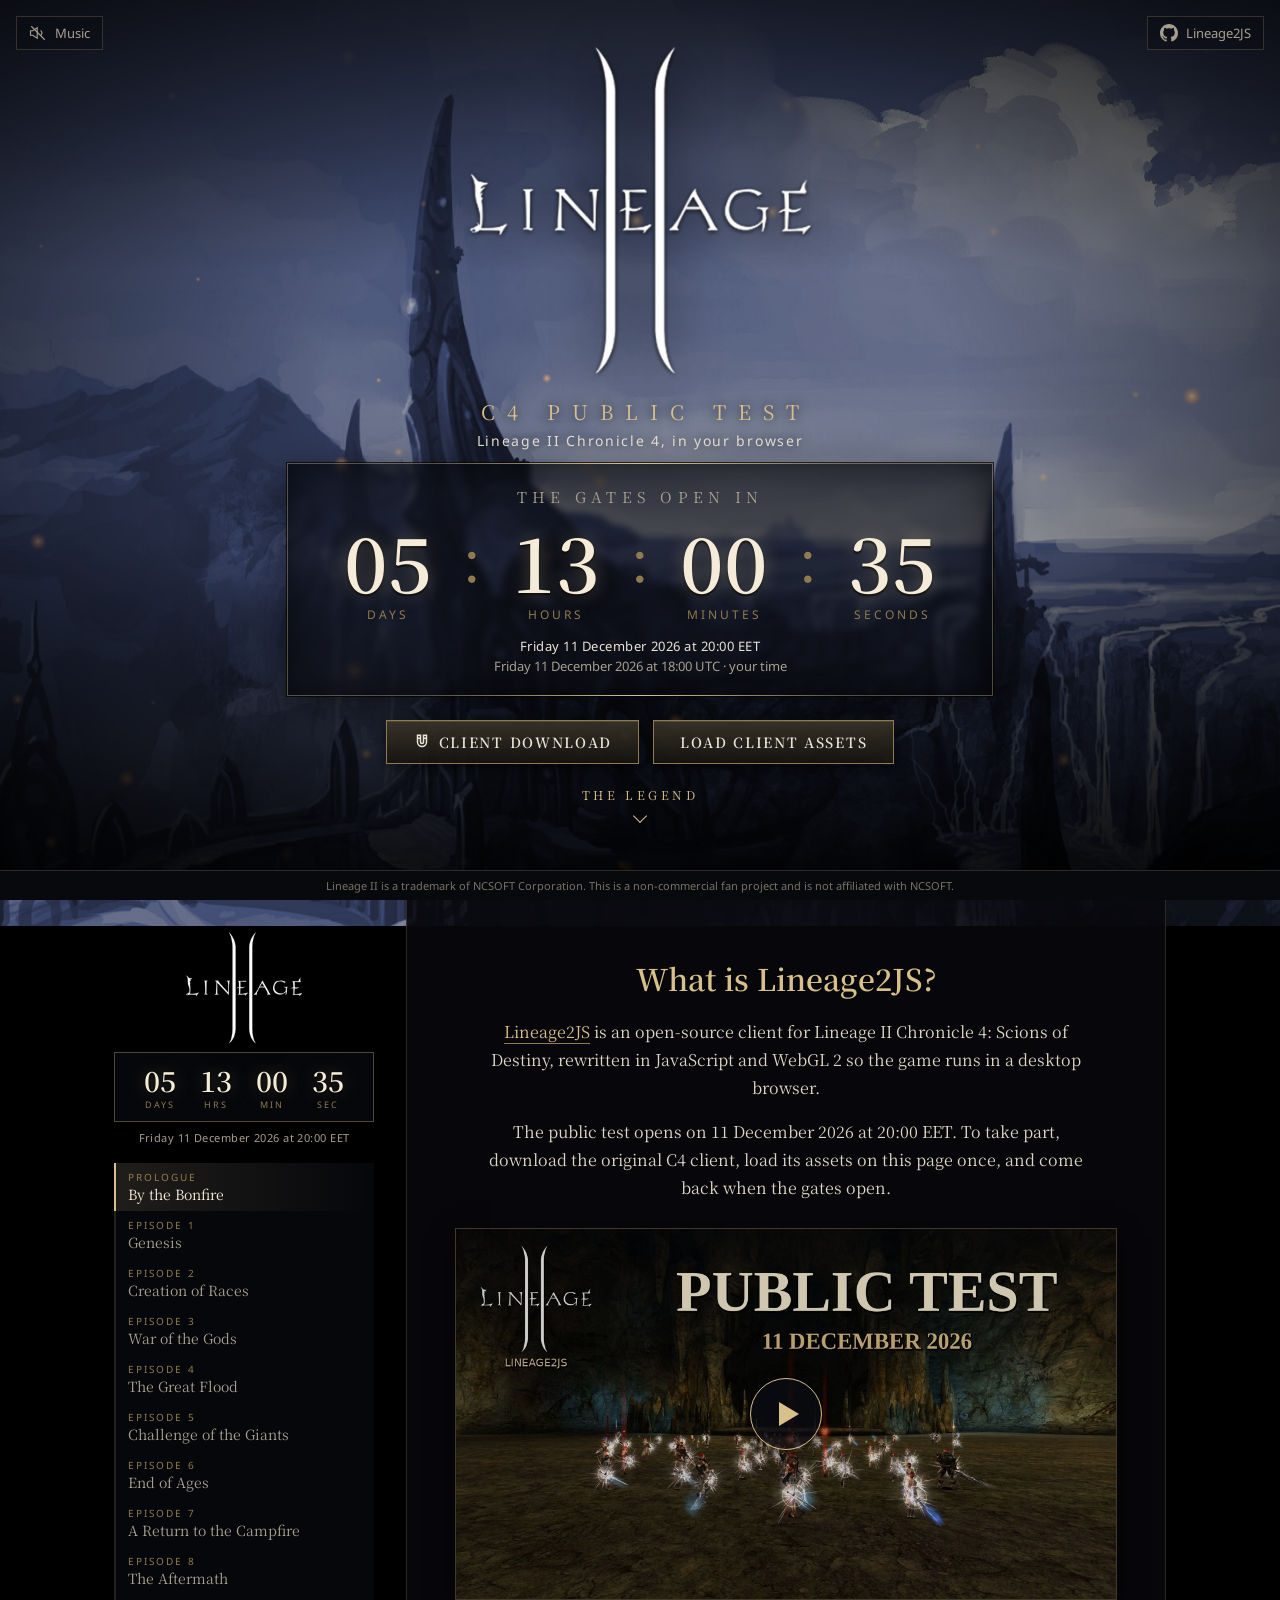
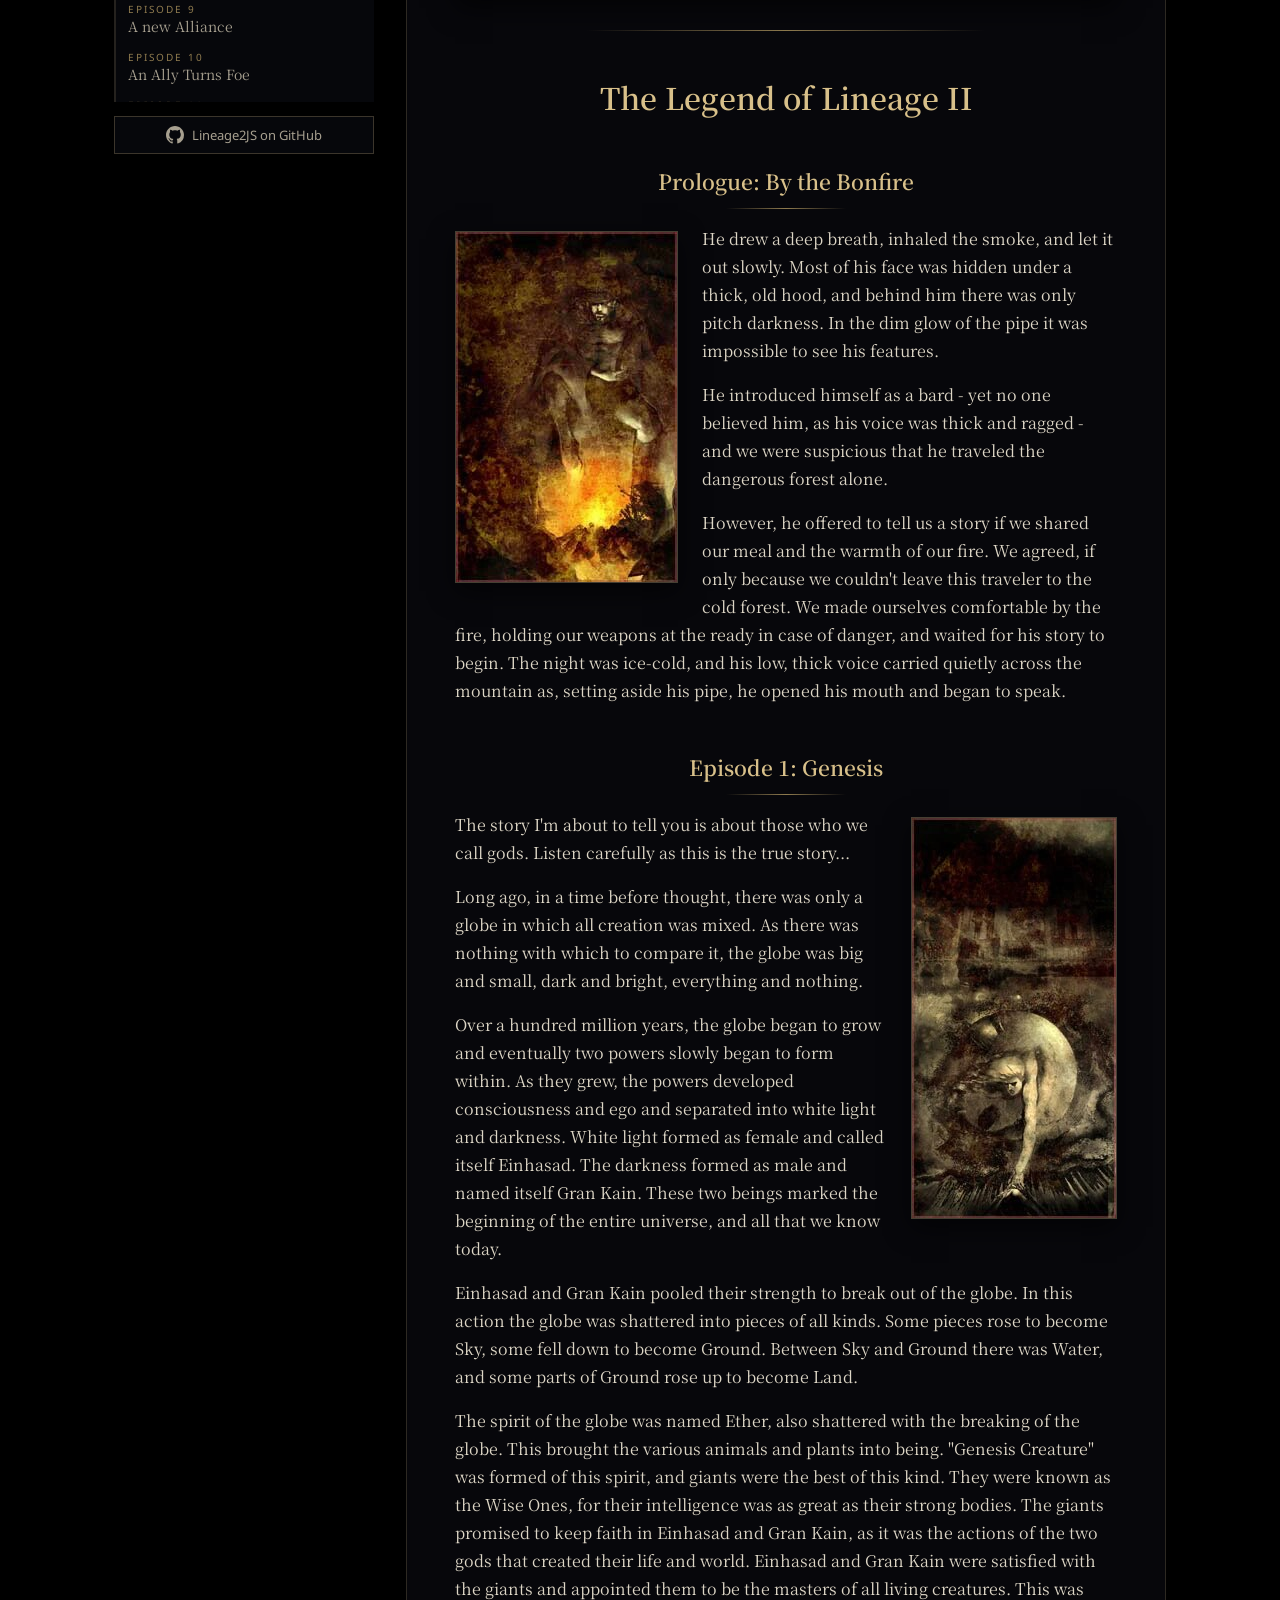
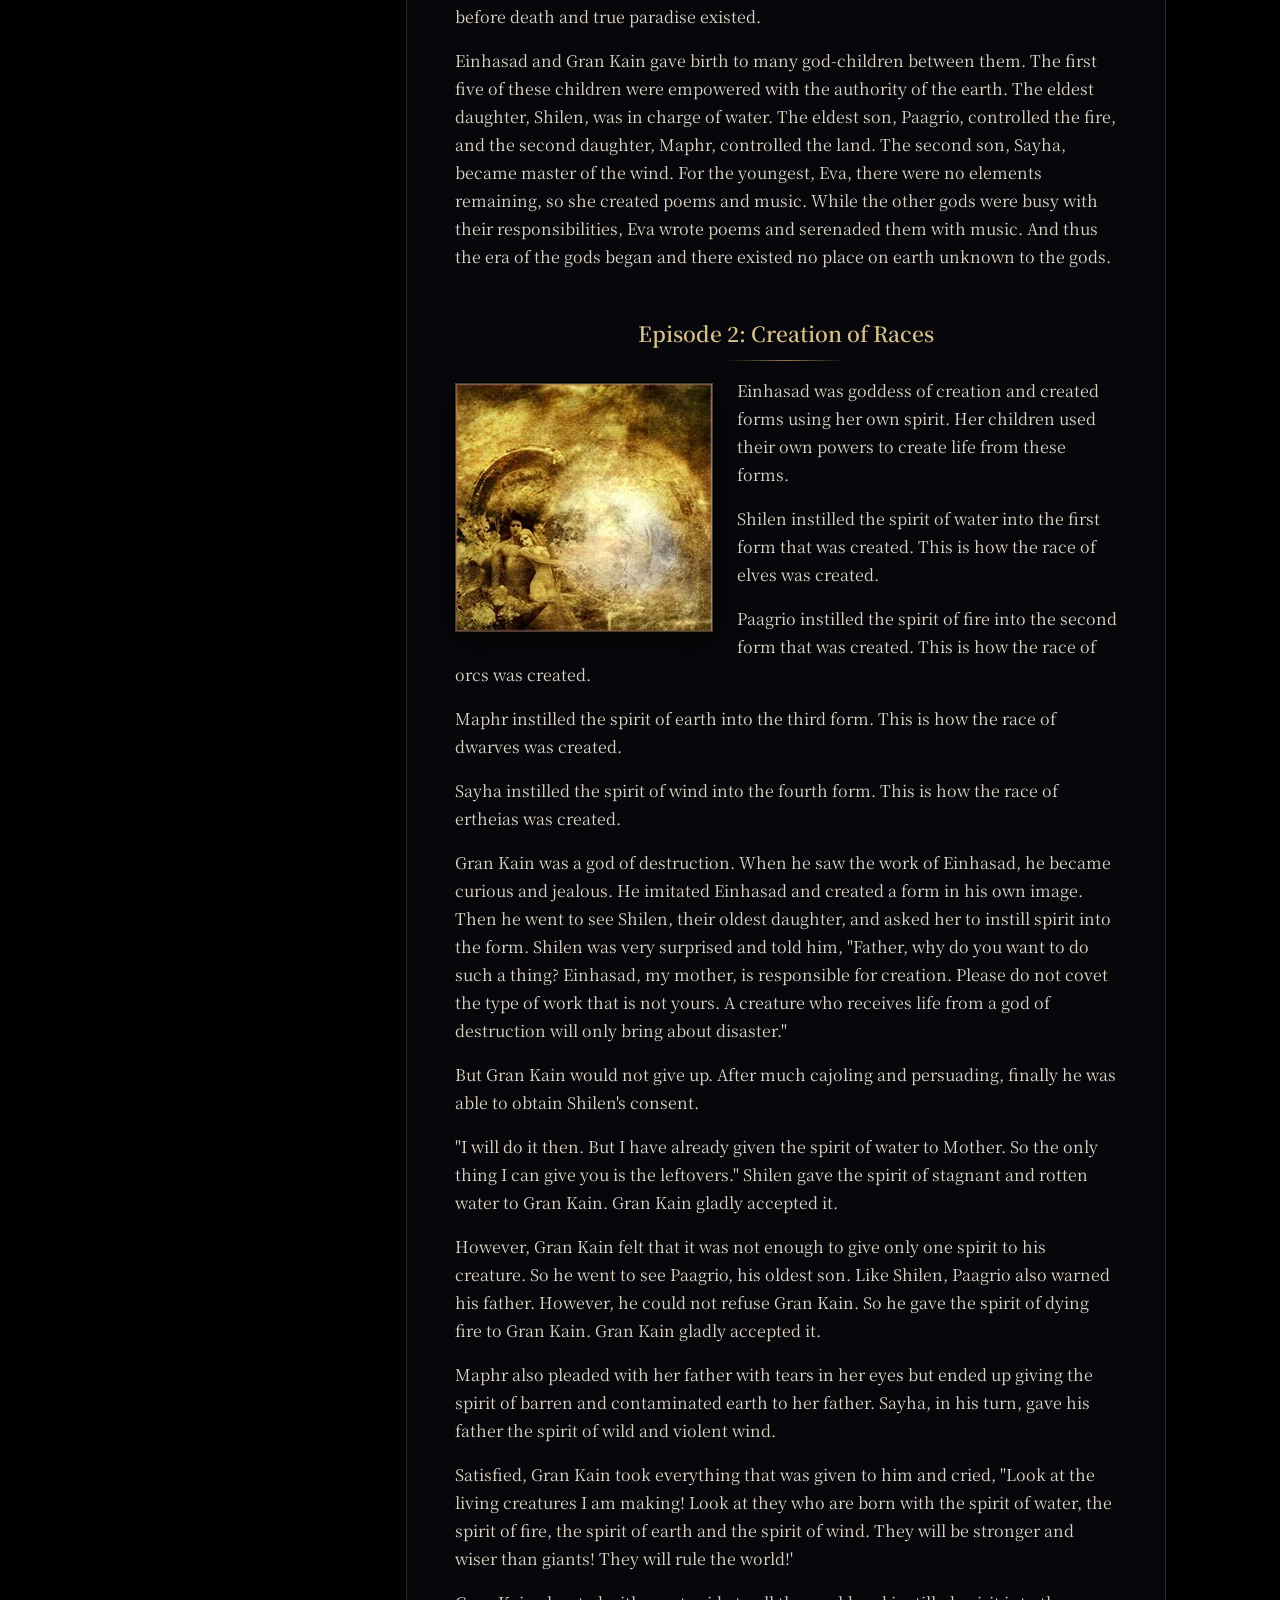
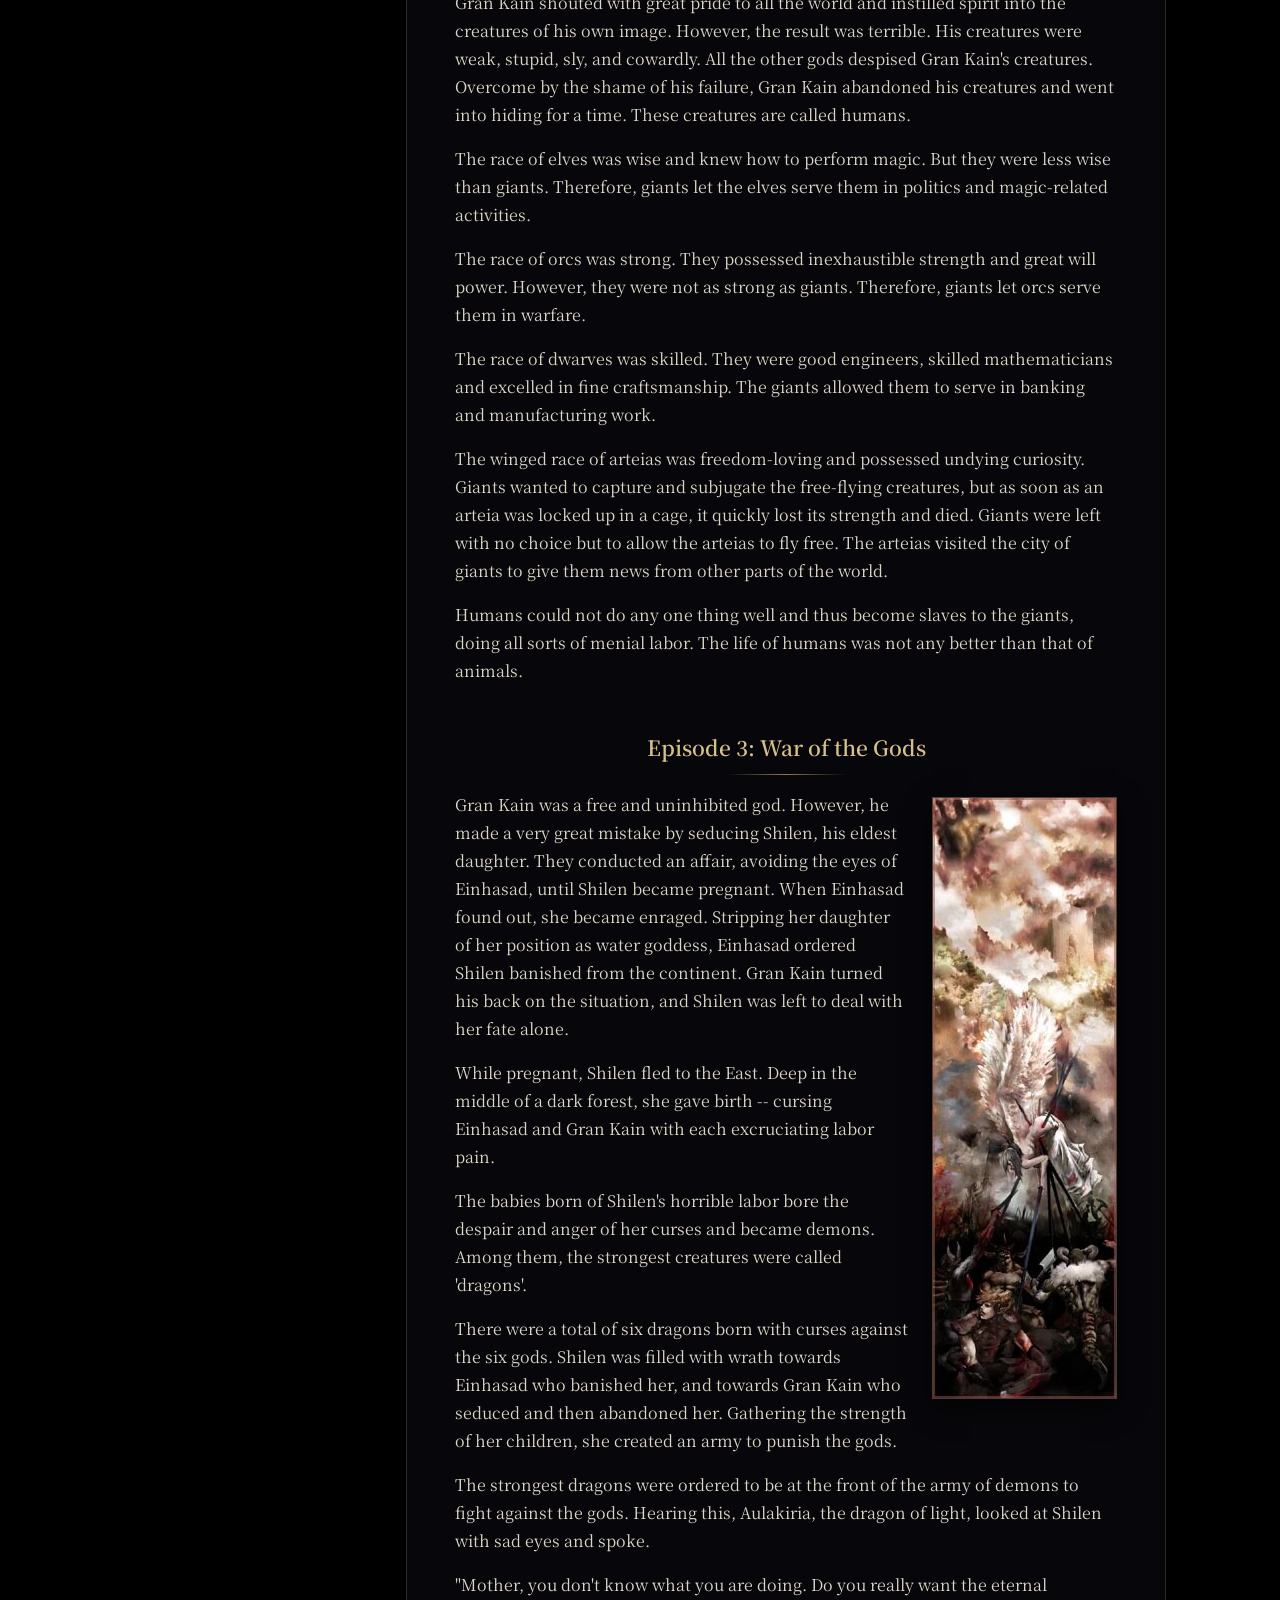
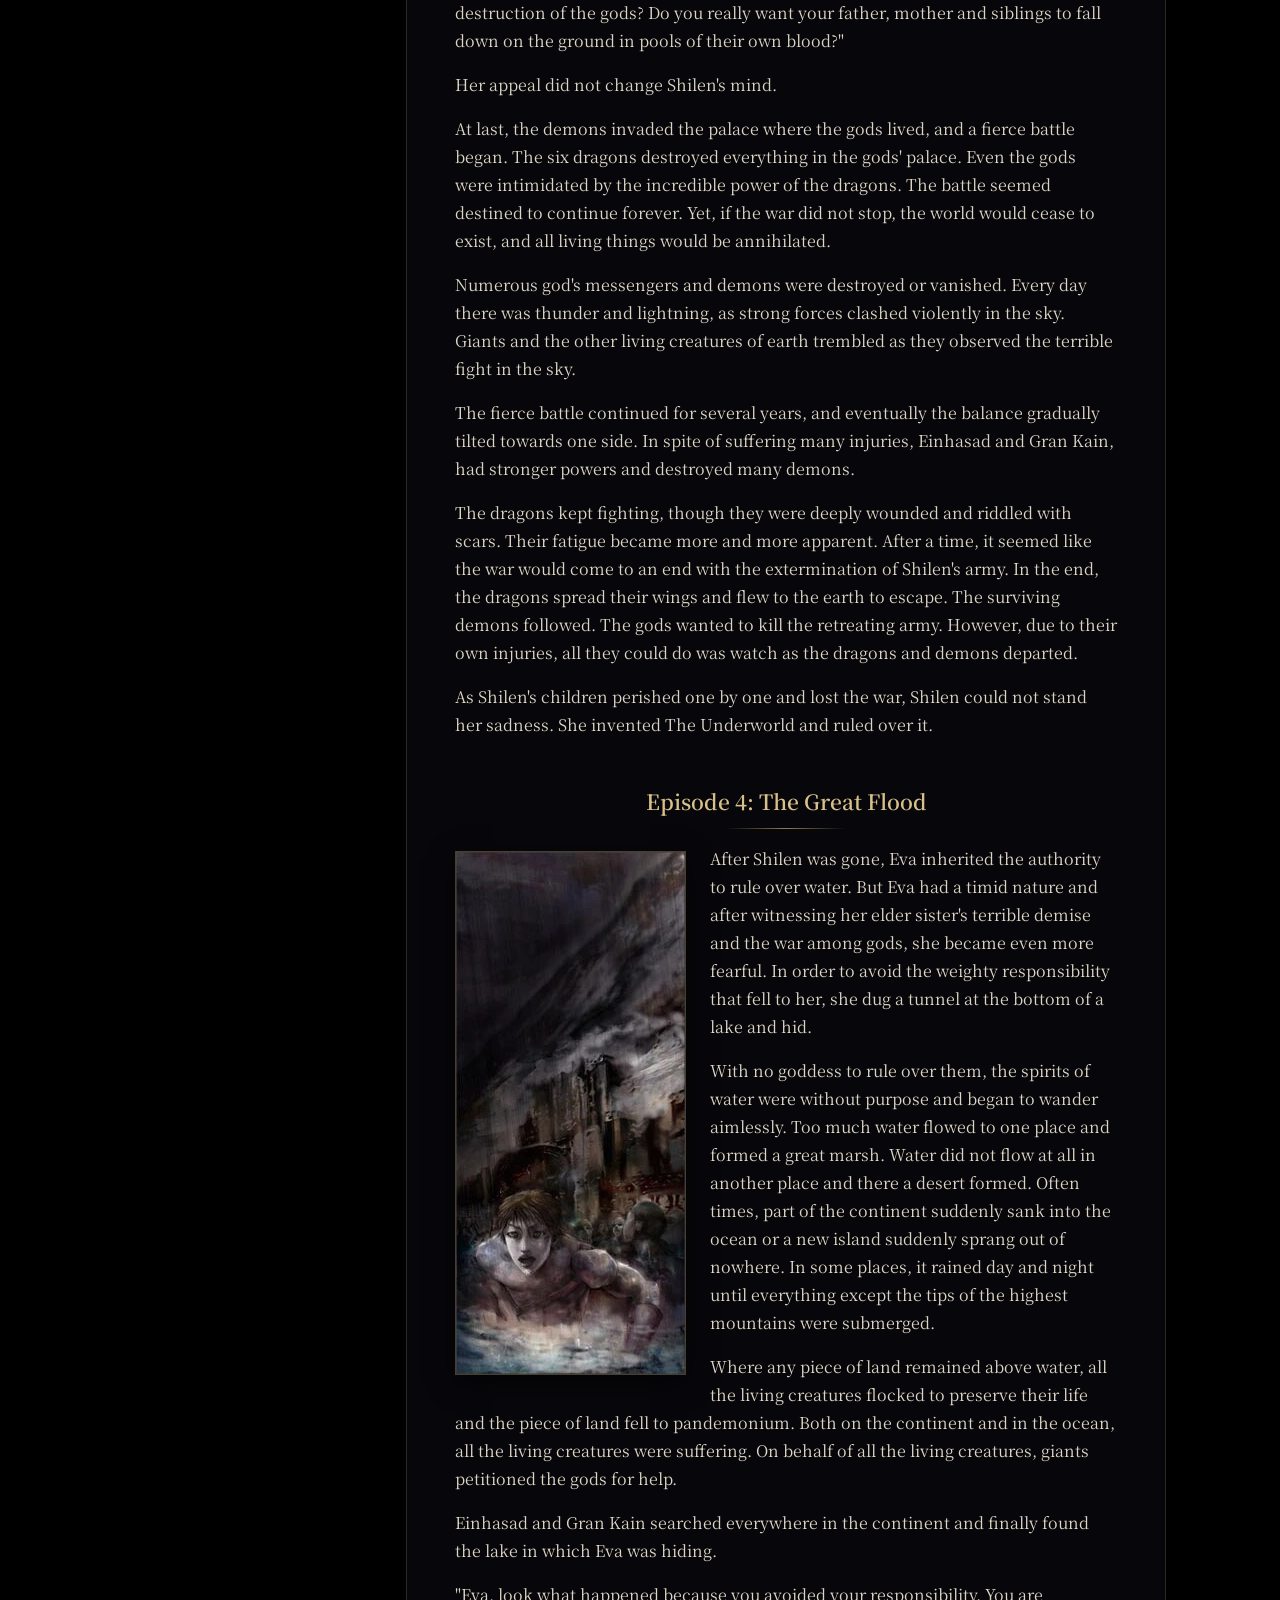
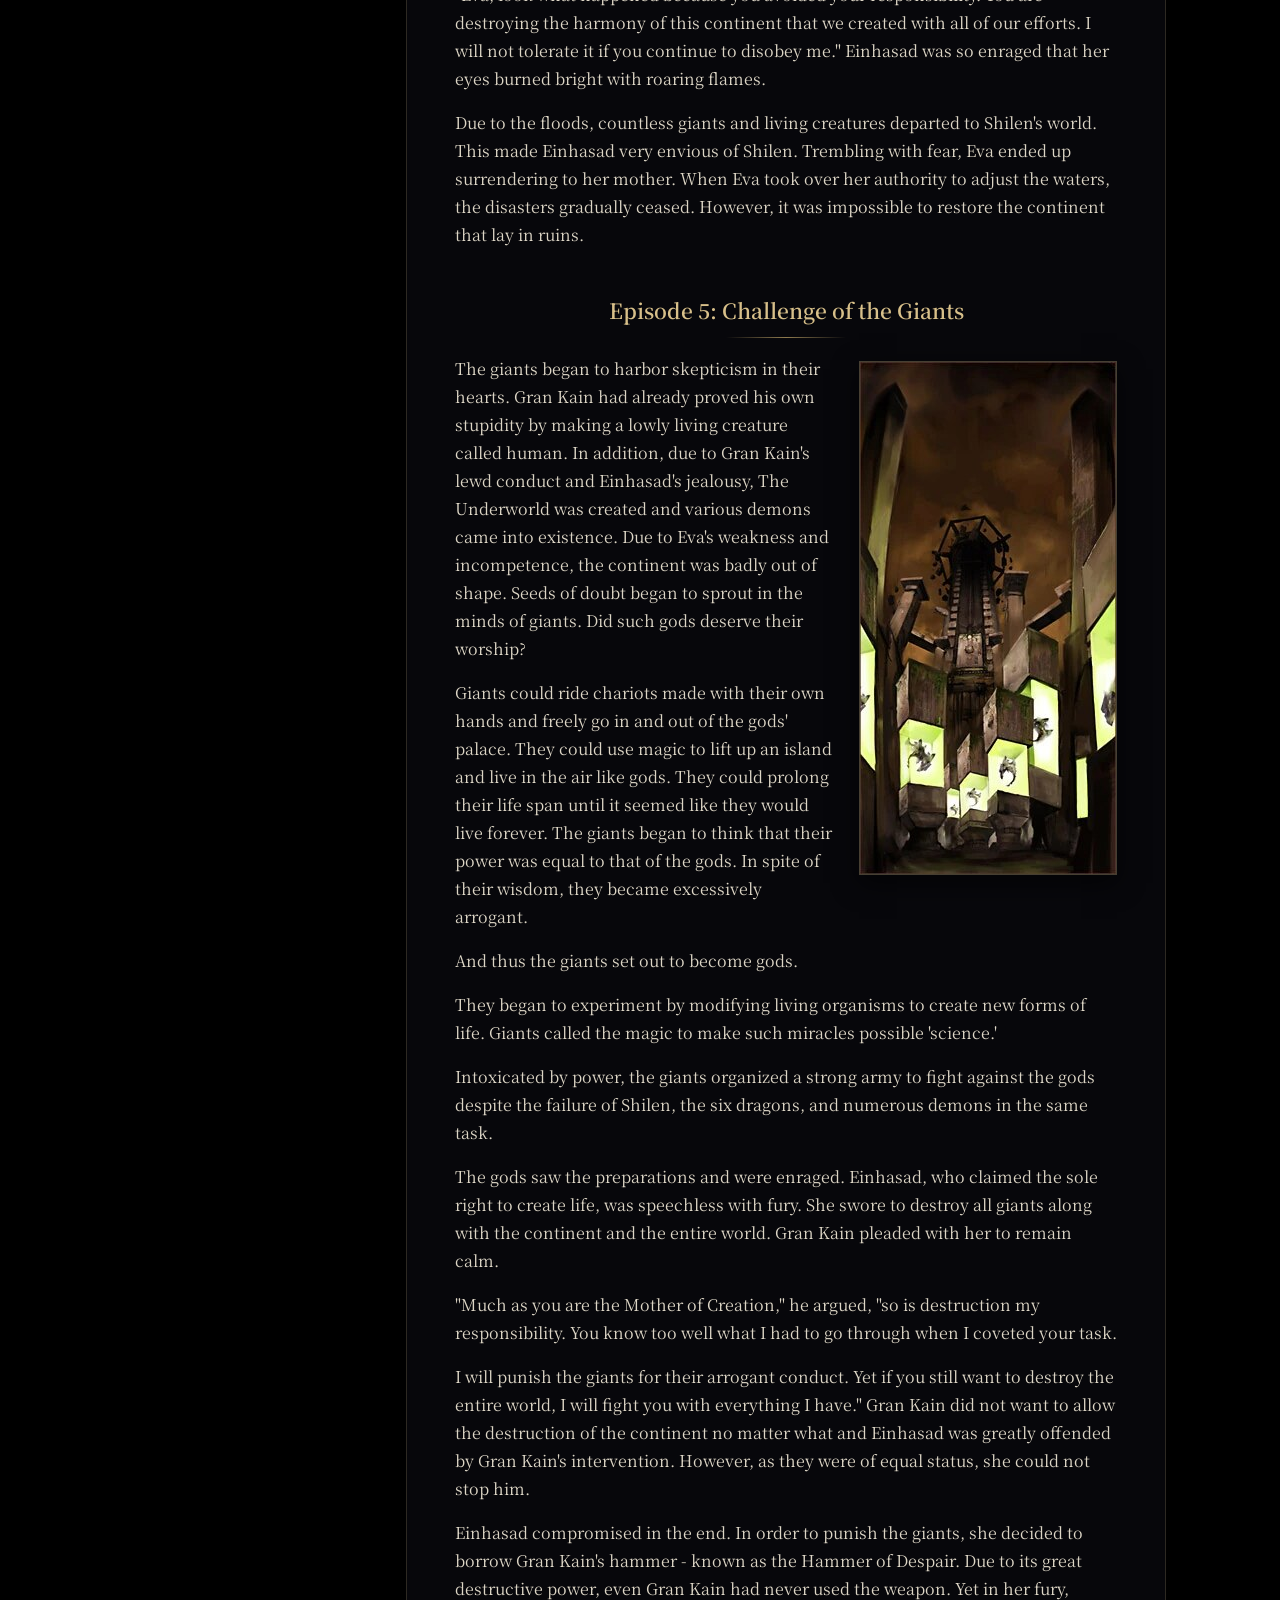
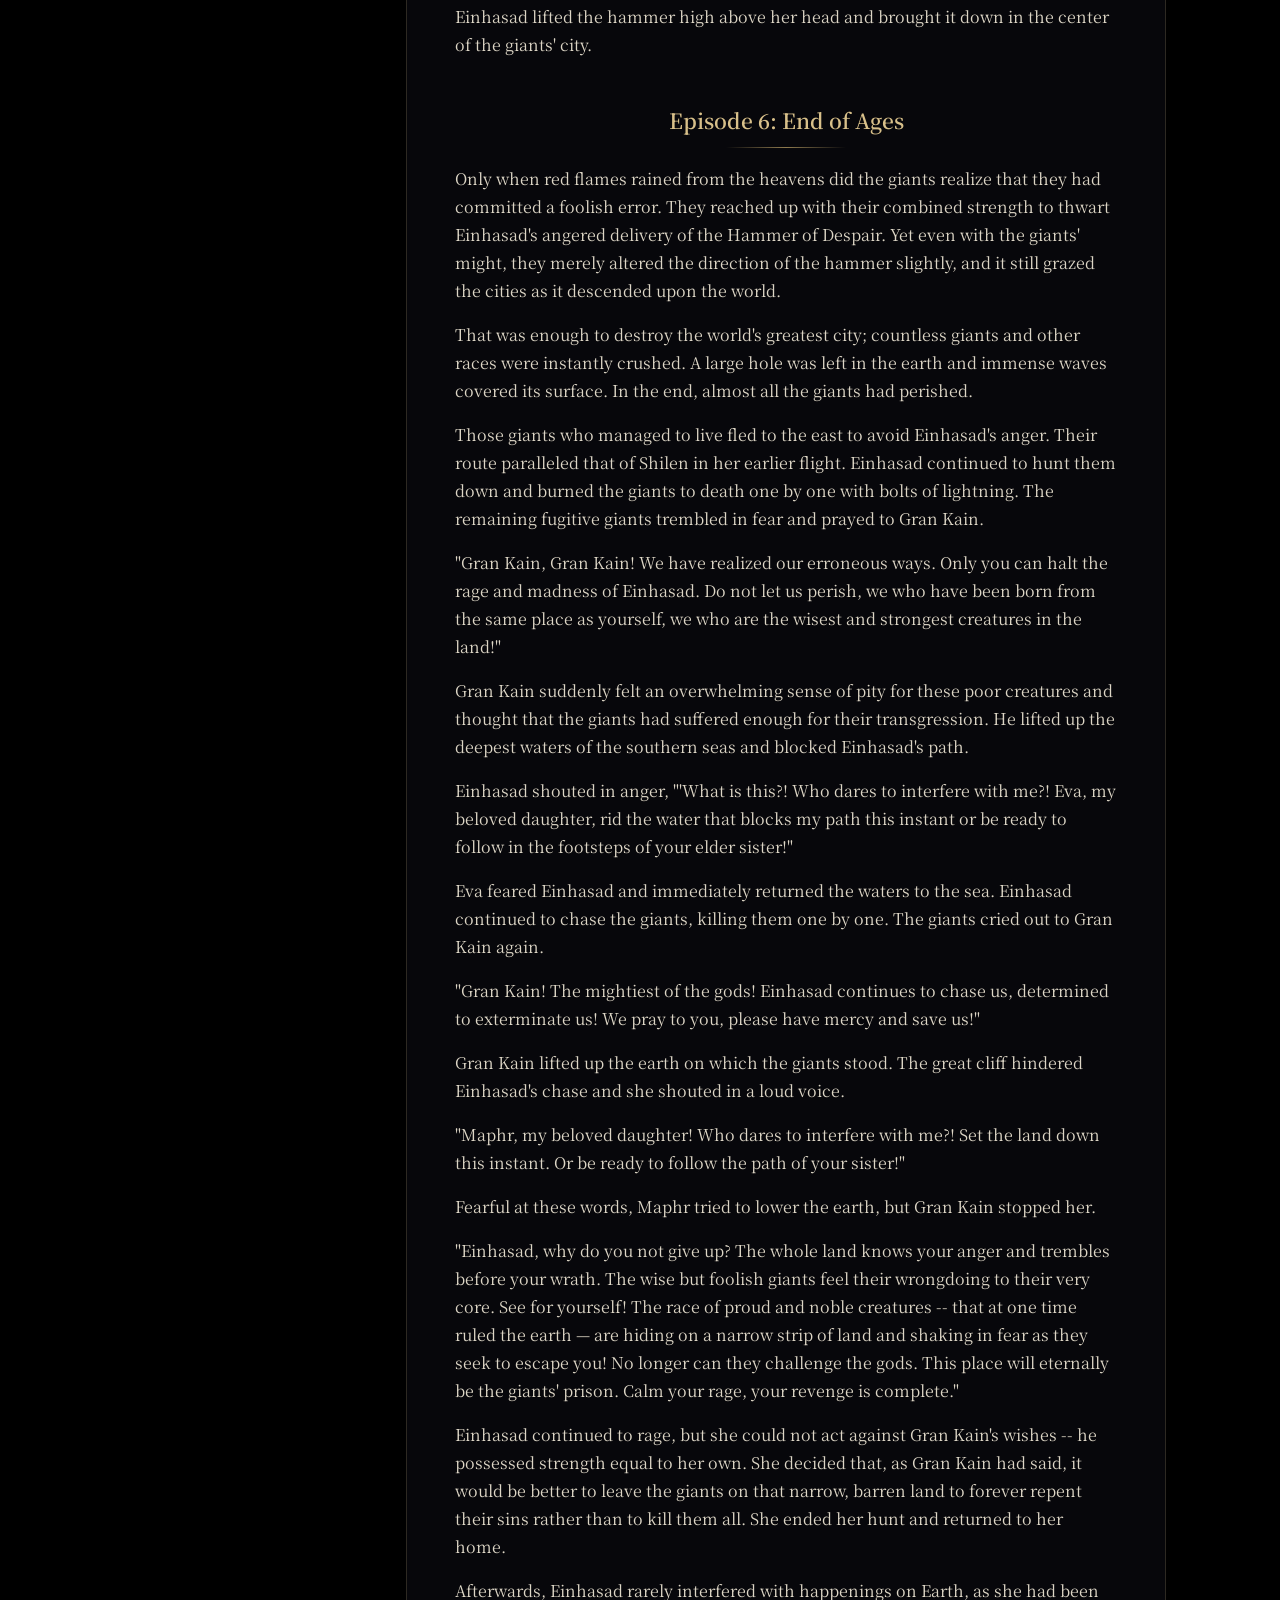
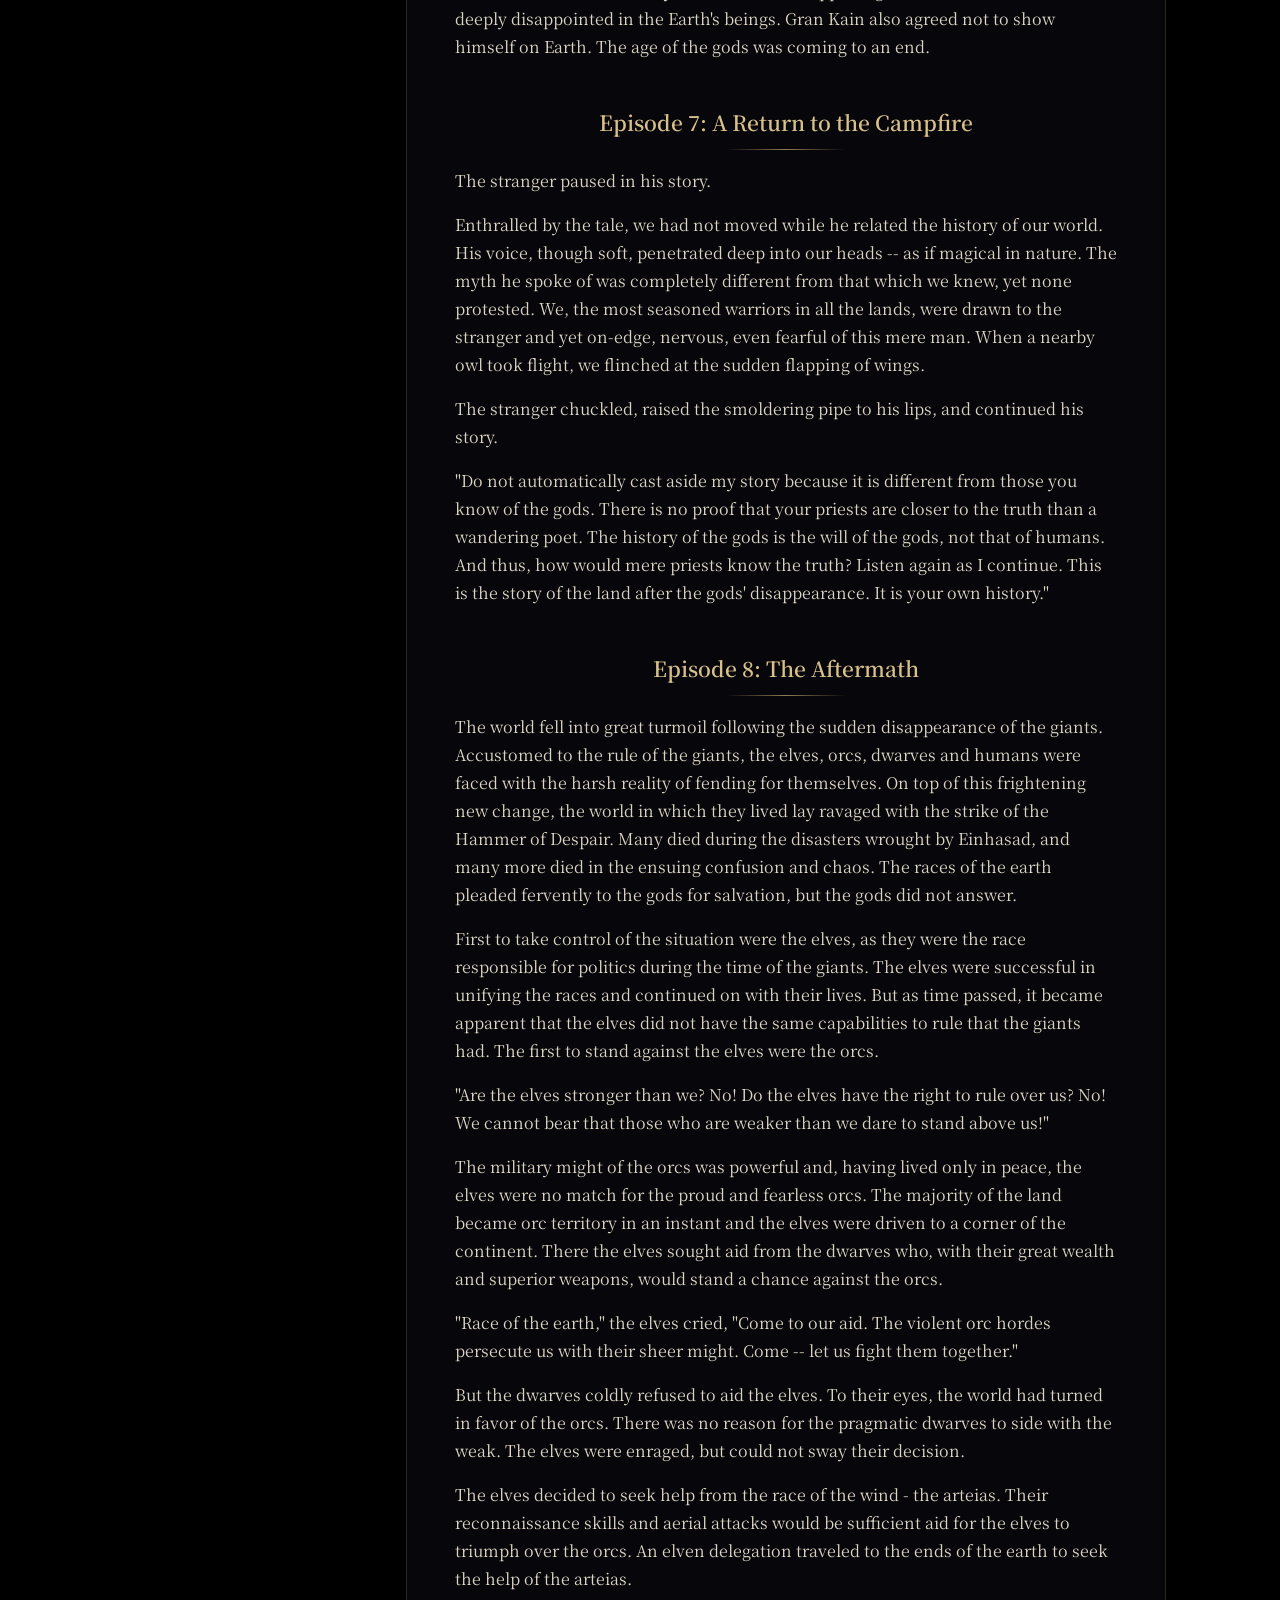
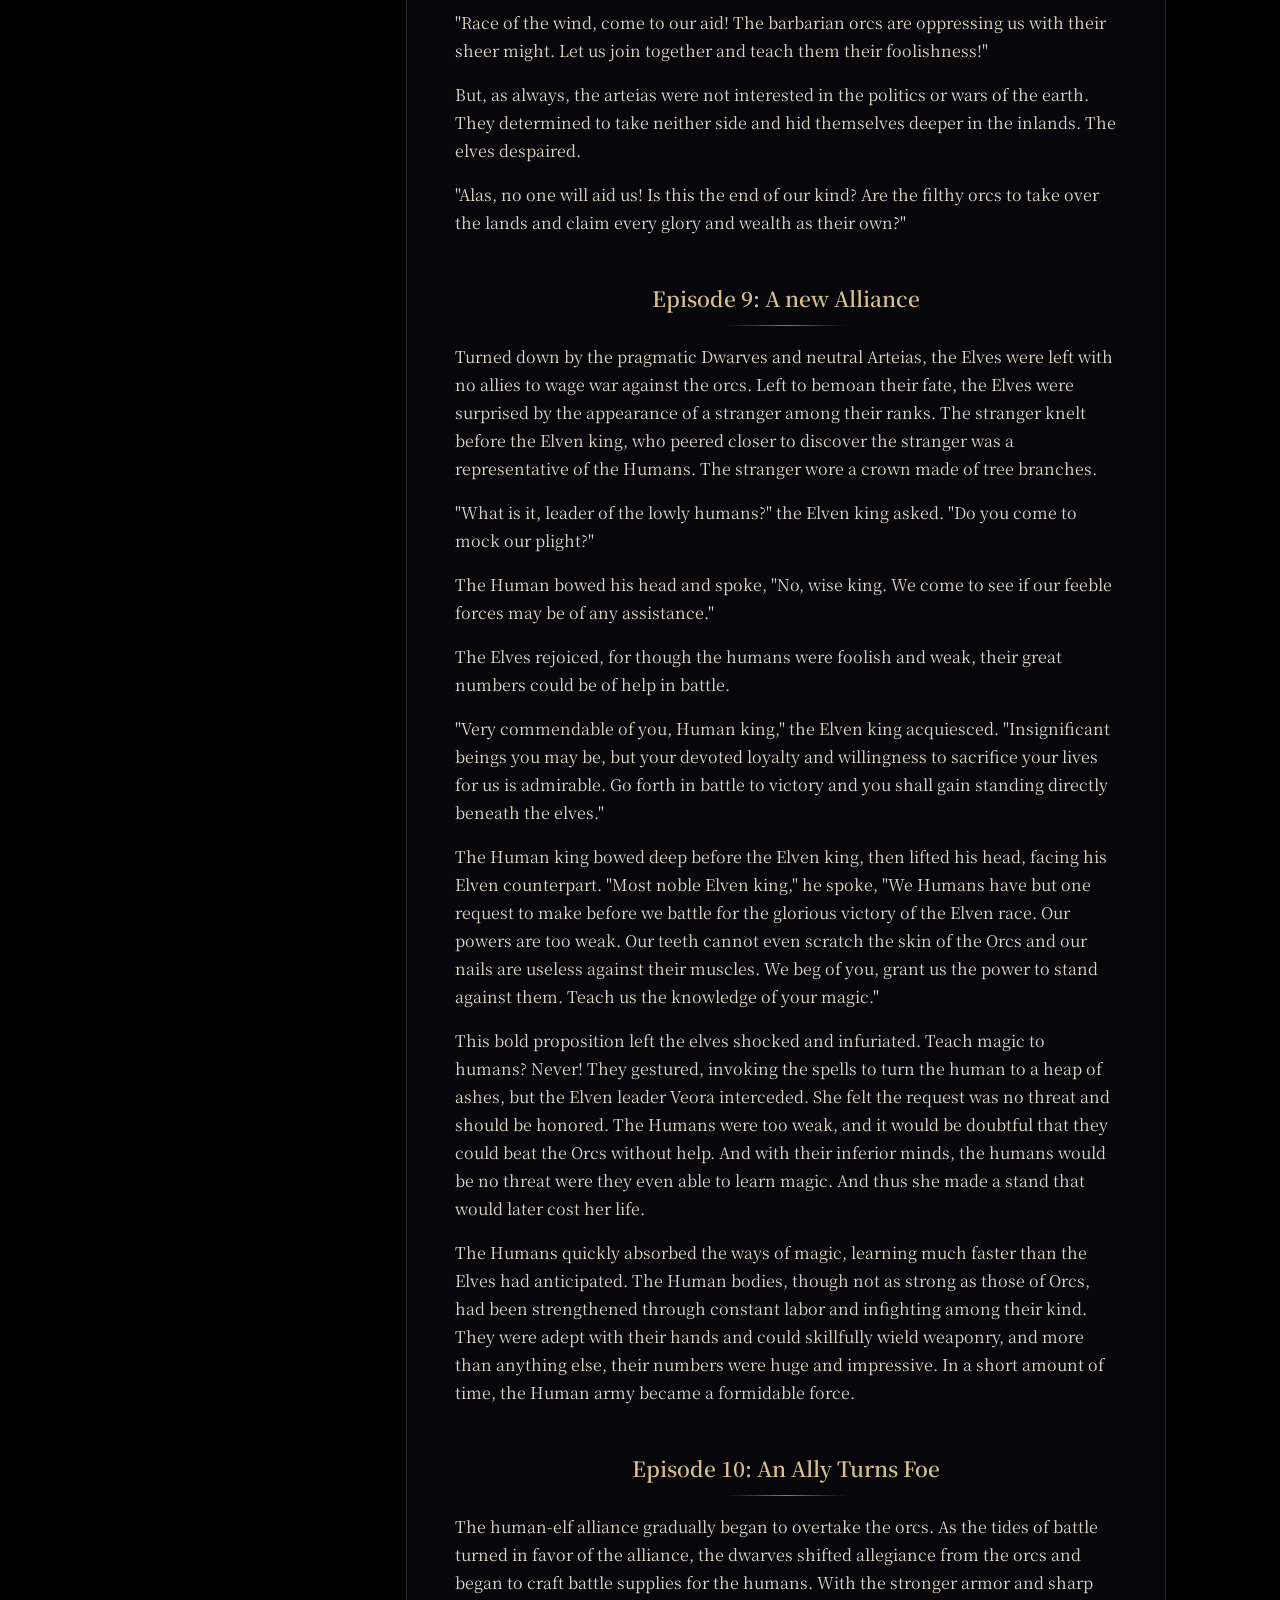
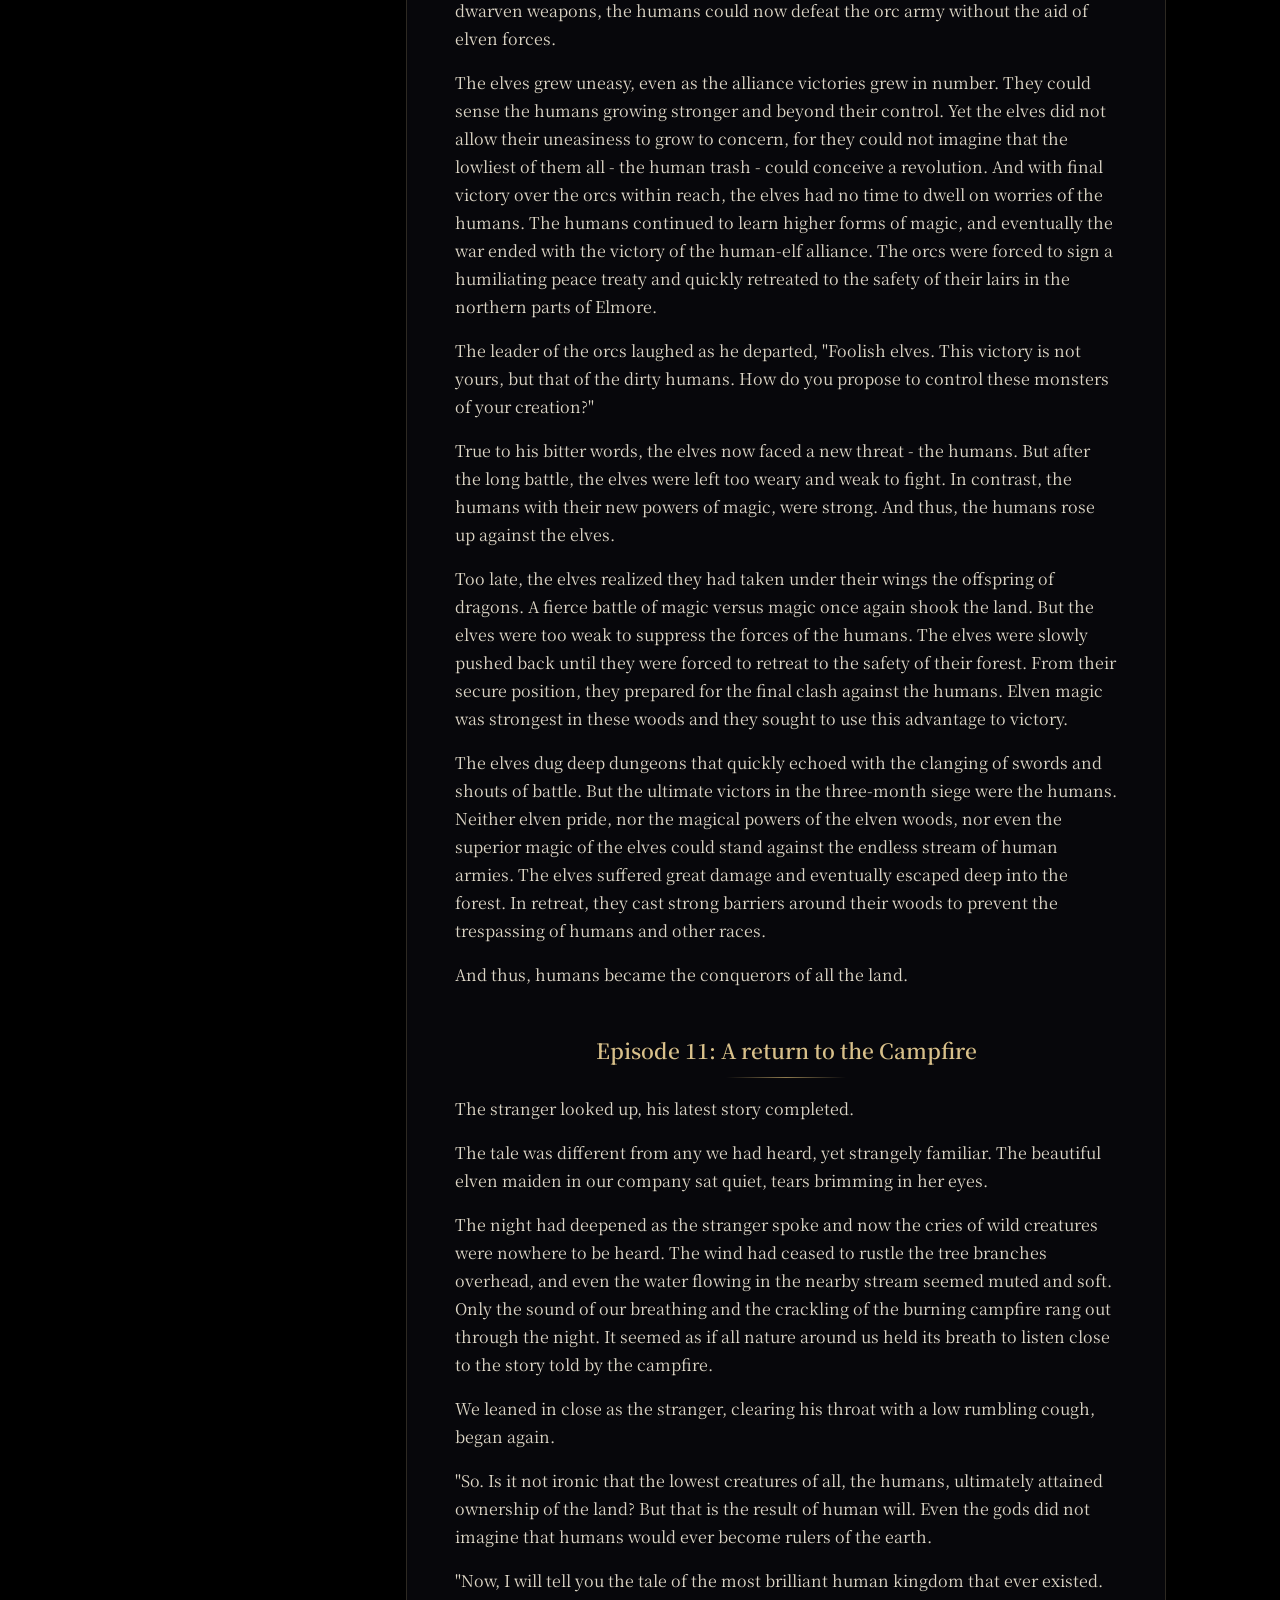
==== commit 28c91b45: "nu nx" ====
--- a/index.html
+++ b/index.html
@@ -7,6 +7,7 @@
     <title>Lineage2JS – Lineage II C4 in Your Browser | Public Test</title>
     <meta name="description" content="Lineage2JS is an open-source Lineage II Chronicle 4 client that runs in your desktop browser with WebGL. The public test opens 11 December 2026, 20:00 EET.">
     <link rel="canonical" href="https://legacy.ratchet.lt/">
+    <meta name="google-site-verification" content="V1RH_xcDbbuW50pjVFX1nsUwHaeFYSgUza39wzt5ZzY">
     <meta property="og:type" content="website">
     <meta property="og:site_name" content="Lineage2JS">
     <meta property="og:url" content="https://legacy.ratchet.lt/">
